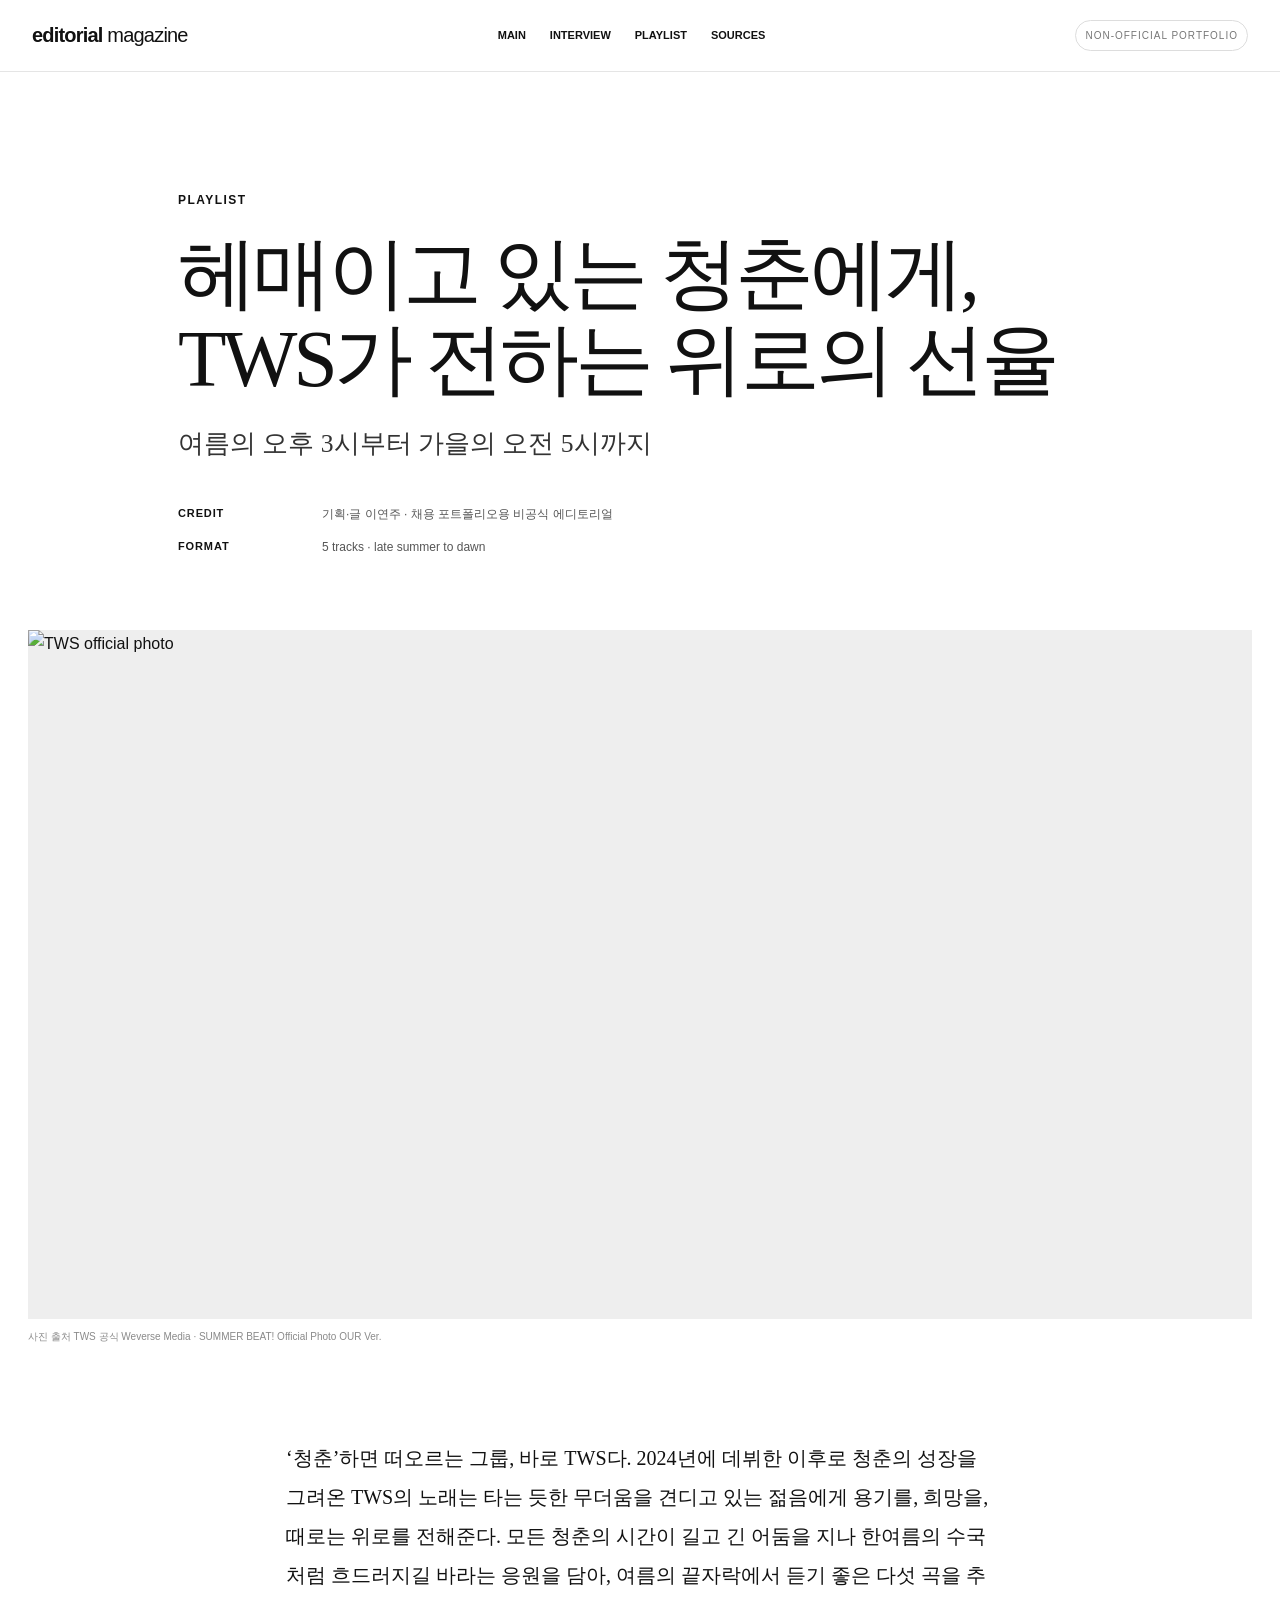
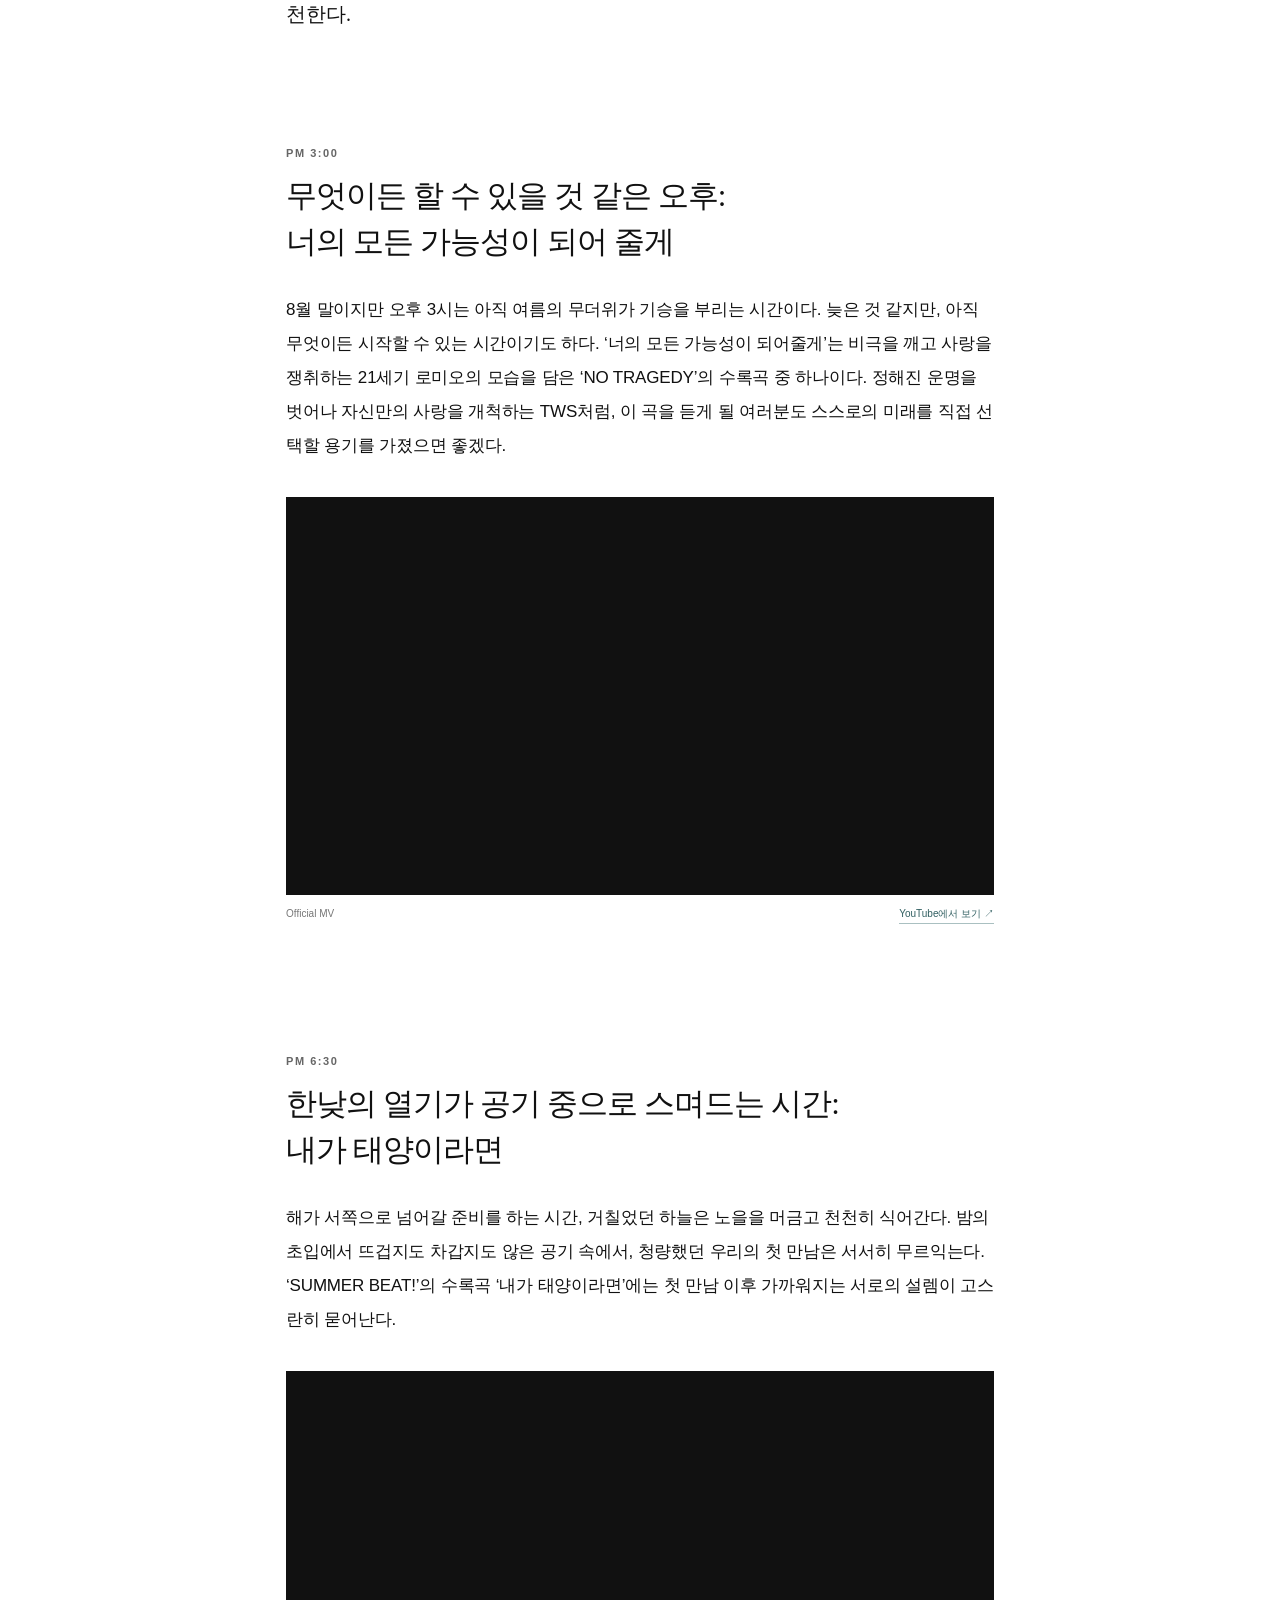
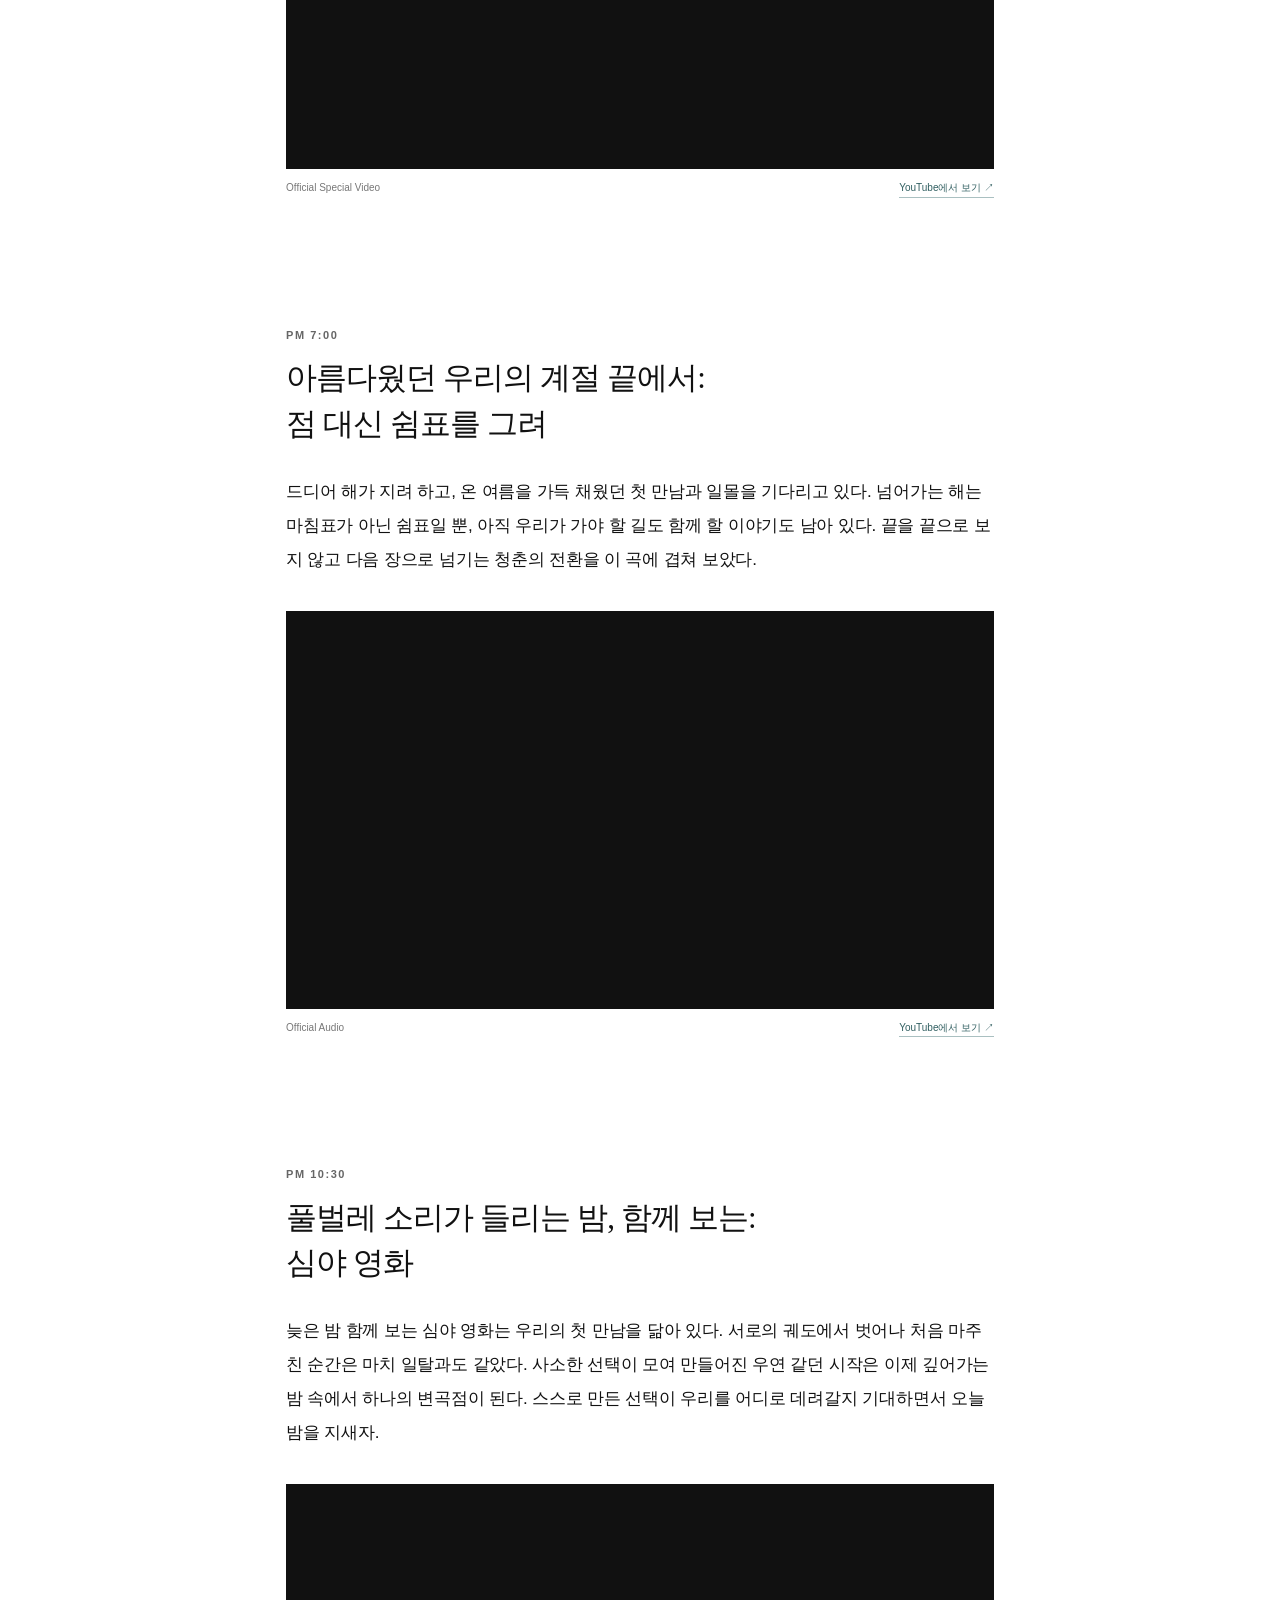
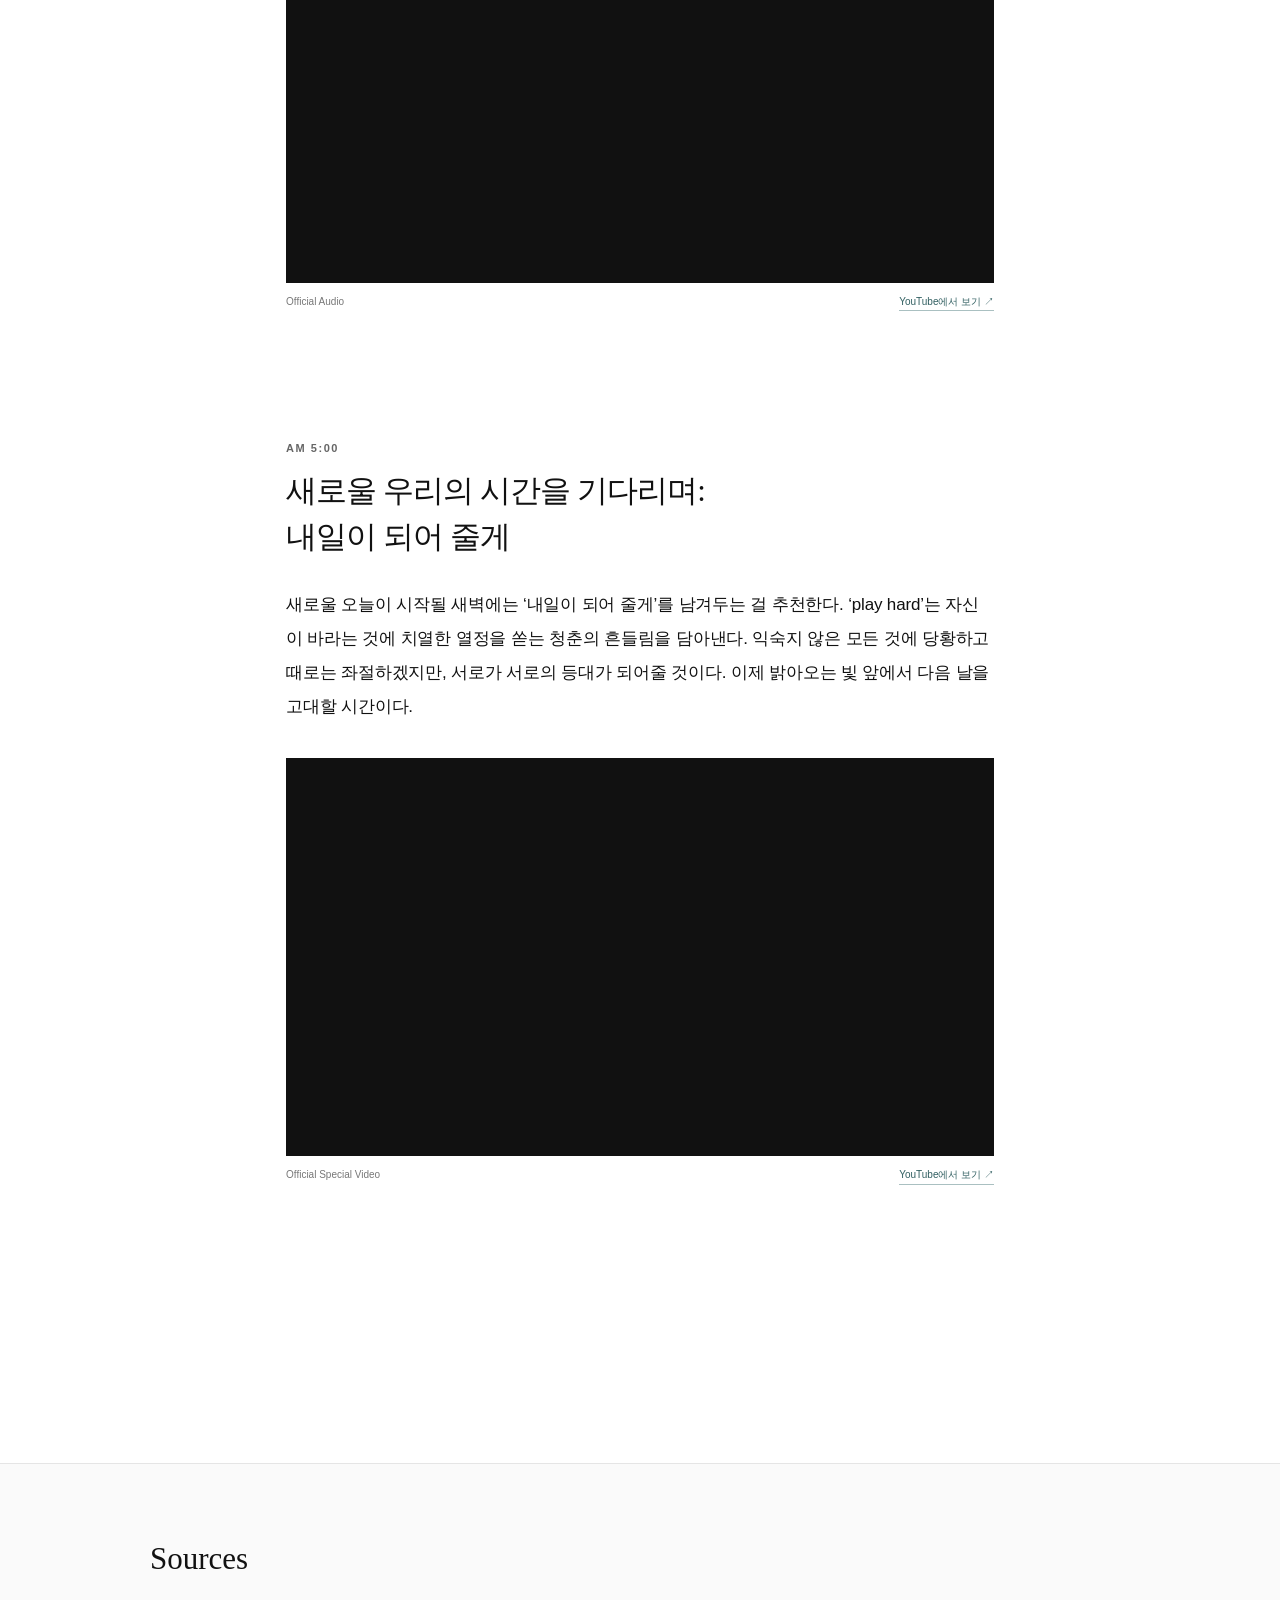
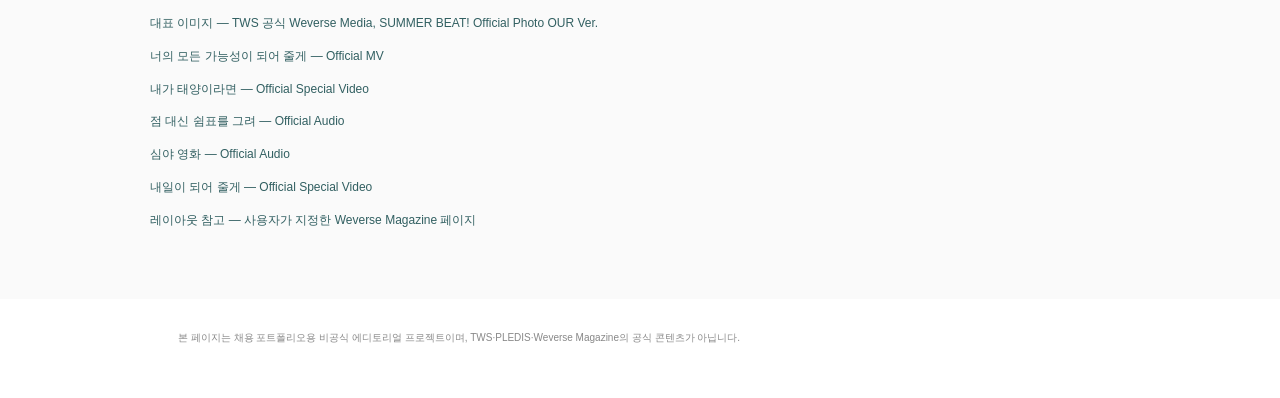
==== tws.html @ df6e2768 "Add TWS editorial playlist with official single-song videos" ====
<!doctype html><html lang="ko"><head><meta charset="utf-8"><meta name="viewport" content="width=device-width,initial-scale=1"><meta name="robots" content="noindex,nofollow,noarchive,nosnippet,noimageindex"><meta name="googlebot" content="noindex,nofollow,noarchive,nosnippet,noimageindex"><meta name="bingbot" content="noindex,nofollow,noarchive,nosnippet,noimageindex"><title>헤매이고 있는 청춘에게, TWS가 전하는 위로의 선율</title><link rel="stylesheet" href="style.css"></head><body>
<header class="masthead"><div class="masthead-inner"><a class="wordmark" href="index.html">editorial <span>magazine</span></a><nav class="mainnav"><a href="index.html">MAIN</a><a href="yunjin.html">INTERVIEW</a><a href="tws.html">PLAYLIST</a><a href="#sources">SOURCES</a></nav><div class="portfolio-badge">NON-OFFICIAL PORTFOLIO</div></div></header>
<section class="article-head"><div class="category">PLAYLIST</div><h1>헤매이고 있는 청춘에게,<br>TWS가 전하는 위로의 선율</h1><p class="subtitle">여름의 오후 3시부터 가을의 오전 5시까지</p><div class="head-meta"><strong>CREDIT</strong><span>기획·글 이연주 · 채용 포트폴리오용 비공식 에디토리얼</span><strong>FORMAT</strong><span>5 tracks · late summer to dawn</span></div></section>
<div class="hero-media"><img src="https://phinf.wevpstatic.net/MjAyNDA2MTZfMTI0/MDAxNzE4NDY2NjE3NzQw.Wflbw76OBENjerhIDh6gduuAJlvAWFy3qq99vYqYKegg.JlgVI_iIkbXLUSPkg-gVP1iePDl4xO8GggGUnjBhTxsg.JPEG/462218ff-617a-46f8-9b17-9e901371a6cd.jpeg?type=w1414" alt="TWS official photo"></div><div class="media-credit">사진 출처 TWS 공식 Weverse Media · SUMMER BEAT! Official Photo OUR Ver.</div>
<main class="article-body"><p class="lead">‘청춘’하면 떠오르는 그룹, 바로 TWS다. 2024년에 데뷔한 이후로 청춘의 성장을 그려온 TWS의 노래는 타는 듯한 무더움을 견디고 있는 젊음에게 용기를, 희망을, 때로는 위로를 전해준다. 모든 청춘의 시간이 길고 긴 어둠을 지나 한여름의 수국처럼 흐드러지길 바라는 응원을 담아, 여름의 끝자락에서 듣기 좋은 다섯 곡을 추천한다.</p>
<section class="track"><div class="time">PM 3:00</div><h2 class="track-title">무엇이든 할 수 있을 것 같은 오후:<br>너의 모든 가능성이 되어 줄게</h2><p class="track-copy">8월 말이지만 오후 3시는 아직 여름의 무더위가 기승을 부리는 시간이다. 늦은 것 같지만, 아직 무엇이든 시작할 수 있는 시간이기도 하다. ‘너의 모든 가능성이 되어줄게’는 비극을 깨고 사랑을 쟁취하는 21세기 로미오의 모습을 담은 ‘NO TRAGEDY’의 수록곡 중 하나이다. 정해진 운명을 벗어나 자신만의 사랑을 개척하는 TWS처럼, 이 곡을 듣게 될 여러분도 스스로의 미래를 직접 선택할 용기를 가졌으면 좋겠다.</p><iframe class="video-frame" src="https://www.youtube-nocookie.com/embed/tTi2uZQsmlo" title="너의 모든 가능성이 되어 줄게 Official MV" allow="accelerometer; autoplay; clipboard-write; encrypted-media; gyroscope; picture-in-picture; web-share" allowfullscreen></iframe><div class="video-caption"><span>Official MV</span><a href="https://www.youtube.com/watch?v=tTi2uZQsmlo" target="_blank" rel="noopener">YouTube에서 보기 ↗</a></div></section>
<section class="track"><div class="time">PM 6:30</div><h2 class="track-title">한낮의 열기가 공기 중으로 스며드는 시간:<br>내가 태양이라면</h2><p class="track-copy">해가 서쪽으로 넘어갈 준비를 하는 시간, 거칠었던 하늘은 노을을 머금고 천천히 식어간다. 밤의 초입에서 뜨겁지도 차갑지도 않은 공기 속에서, 청량했던 우리의 첫 만남은 서서히 무르익는다. ‘SUMMER BEAT!’의 수록곡 ‘내가 태양이라면’에는 첫 만남 이후 가까워지는 서로의 설렘이 고스란히 묻어난다.</p><iframe class="video-frame" src="https://www.youtube-nocookie.com/embed/IILU2TXNuV4" title="내가 태양이라면 Special Video" allow="accelerometer; autoplay; clipboard-write; encrypted-media; gyroscope; picture-in-picture; web-share" allowfullscreen></iframe><div class="video-caption"><span>Official Special Video</span><a href="https://www.youtube.com/watch?v=IILU2TXNuV4" target="_blank" rel="noopener">YouTube에서 보기 ↗</a></div></section>
<section class="track"><div class="time">PM 7:00</div><h2 class="track-title">아름다웠던 우리의 계절 끝에서:<br>점 대신 쉼표를 그려</h2><p class="track-copy">드디어 해가 지려 하고, 온 여름을 가득 채웠던 첫 만남과 일몰을 기다리고 있다. 넘어가는 해는 마침표가 아닌 쉼표일 뿐, 아직 우리가 가야 할 길도 함께 할 이야기도 남아 있다. 끝을 끝으로 보지 않고 다음 장으로 넘기는 청춘의 전환을 이 곡에 겹쳐 보았다.</p><iframe class="video-frame" src="https://www.youtube-nocookie.com/embed/ptlWIjtQ9UY" title="점 대신 쉼표를 그려 Official Audio" allow="accelerometer; autoplay; clipboard-write; encrypted-media; gyroscope; picture-in-picture; web-share" allowfullscreen></iframe><div class="video-caption"><span>Official Audio</span><a href="https://www.youtube.com/watch?v=ptlWIjtQ9UY" target="_blank" rel="noopener">YouTube에서 보기 ↗</a></div></section>
<section class="track"><div class="time">PM 10:30</div><h2 class="track-title">풀벌레 소리가 들리는 밤, 함께 보는:<br>심야 영화</h2><p class="track-copy">늦은 밤 함께 보는 심야 영화는 우리의 첫 만남을 닮아 있다. 서로의 궤도에서 벗어나 처음 마주친 순간은 마치 일탈과도 같았다. 사소한 선택이 모여 만들어진 우연 같던 시작은 이제 깊어가는 밤 속에서 하나의 변곡점이 된다. 스스로 만든 선택이 우리를 어디로 데려갈지 기대하면서 오늘밤을 지새자.</p><iframe class="video-frame" src="https://www.youtube-nocookie.com/embed/Ytnsx8qxDiM" title="심야 영화 Official Audio" allow="accelerometer; autoplay; clipboard-write; encrypted-media; gyroscope; picture-in-picture; web-share" allowfullscreen></iframe><div class="video-caption"><span>Official Audio</span><a href="https://www.youtube.com/watch?v=Ytnsx8qxDiM" target="_blank" rel="noopener">YouTube에서 보기 ↗</a></div></section>
<section class="track"><div class="time">AM 5:00</div><h2 class="track-title">새로울 우리의 시간을 기다리며:<br>내일이 되어 줄게</h2><p class="track-copy">새로울 오늘이 시작될 새벽에는 ‘내일이 되어 줄게’를 남겨두는 걸 추천한다. ‘play hard’는 자신이 바라는 것에 치열한 열정을 쏟는 청춘의 흔들림을 담아낸다. 익숙지 않은 모든 것에 당황하고 때로는 좌절하겠지만, 서로가 서로의 등대가 되어줄 것이다. 이제 밝아오는 빛 앞에서 다음 날을 고대할 시간이다.</p><iframe class="video-frame" src="https://www.youtube-nocookie.com/embed/2Rj5ila0eCg" title="내일이 되어 줄게 Special Video" allow="accelerometer; autoplay; clipboard-write; encrypted-media; gyroscope; picture-in-picture; web-share" allowfullscreen></iframe><div class="video-caption"><span>Official Special Video</span><a href="https://www.youtube.com/watch?v=2Rj5ila0eCg" target="_blank" rel="noopener">YouTube에서 보기 ↗</a></div></section></main>
<section class="sources" id="sources"><div class="sources-inner"><h2>Sources</h2><div class="source-list"><a href="https://weverse.io/tws/media/3-167620019?hl=ko" target="_blank" rel="noopener">대표 이미지 — TWS 공식 Weverse Media, SUMMER BEAT! Official Photo OUR Ver.</a><a href="https://www.youtube.com/watch?v=tTi2uZQsmlo" target="_blank" rel="noopener">너의 모든 가능성이 되어 줄게 — Official MV</a><a href="https://www.youtube.com/watch?v=IILU2TXNuV4" target="_blank" rel="noopener">내가 태양이라면 — Official Special Video</a><a href="https://www.youtube.com/watch?v=ptlWIjtQ9UY" target="_blank" rel="noopener">점 대신 쉼표를 그려 — Official Audio</a><a href="https://www.youtube.com/watch?v=Ytnsx8qxDiM" target="_blank" rel="noopener">심야 영화 — Official Audio</a><a href="https://www.youtube.com/watch?v=2Rj5ila0eCg" target="_blank" rel="noopener">내일이 되어 줄게 — Official Special Video</a><a href="https://magazine.weverse.io/article/view/1901?artist=SEVENTEEN" target="_blank" rel="noopener">레이아웃 참고 — 사용자가 지정한 Weverse Magazine 페이지</a></div></div></section><div class="disclaimer">본 페이지는 채용 포트폴리오용 비공식 에디토리얼 프로젝트이며, TWS·PLEDIS·Weverse Magazine의 공식 콘텐츠가 아닙니다.</div></body></html>
---- style.css ----
:root{--ink:#111;--muted:#777;--line:#e5e5e5;--paper:#fff;--body:760px;--wide:1280px}
*{box-sizing:border-box}html{scroll-behavior:smooth}body{margin:0;background:#fff;color:var(--ink);font-family:Arial,'Apple SD Gothic Neo','Noto Sans KR',sans-serif;line-height:1.75}a{color:inherit;text-decoration:none}img{display:block;width:100%}
.masthead{height:72px;border-bottom:1px solid var(--line);background:#fff;position:sticky;top:0;z-index:20}.masthead-inner{max-width:1440px;height:100%;margin:0 auto;padding:0 32px;display:flex;align-items:center;justify-content:space-between}.wordmark{font-weight:800;font-size:20px;letter-spacing:-.04em}.wordmark span{font-weight:500}.mainnav{display:flex;gap:24px;font-size:11px;font-weight:700}.portfolio-badge{font-size:10px;color:#777;letter-spacing:.1em;border:1px solid #ddd;padding:6px 9px;border-radius:999px}
.article-head{max-width:980px;margin:0 auto;padding:118px 28px 72px}.category{font-size:12px;font-weight:800;letter-spacing:.12em;margin-bottom:20px}.article-head h1{font-family:Georgia,'Times New Roman','Noto Serif KR',serif;font-size:clamp(50px,6.2vw,84px);font-weight:500;line-height:1.08;letter-spacing:-.05em;margin:0 0 22px}.subtitle{font-family:Georgia,'Times New Roman','Noto Serif KR',serif;font-size:clamp(20px,2vw,27px);line-height:1.55;color:#333;margin:0 0 40px}.head-meta{display:grid;grid-template-columns:120px 1fr;gap:12px 24px;max-width:700px;font-size:12px;color:#555}.head-meta strong{color:#111;font-size:11px;letter-spacing:.08em}
.hero-media{max-width:1440px;margin:0 auto;padding:0 28px}.hero-media img{aspect-ratio:16/9;object-fit:cover;background:#eee}.hero-media.yunjin img{object-position:center 40%}.media-credit{max-width:1440px;margin:9px auto 0;padding:0 28px;font-size:10px;color:#8a8a8a}
.article-body{max-width:var(--body);margin:0 auto;padding:94px 26px 150px}.lead{font-family:Georgia,'Times New Roman','Noto Serif KR',serif;font-size:20px;line-height:1.95;margin:0 0 110px}.interview-chapter{margin:118px 0 12px;padding-top:20px;border-top:1px solid #111}.interview-chapter:first-of-type{margin-top:0}.interview-chapter .eyebrow{font-size:10px;letter-spacing:.16em;font-weight:800;color:#666}.interview-chapter h2{font-family:Georgia,'Times New Roman','Noto Serif KR',serif;font-size:34px;font-weight:500;margin:3px 0 4px}.interview-chapter p{font-size:13px;color:#777;margin:0}.question{padding:62px 0 68px;border-bottom:1px solid var(--line);opacity:0;transform:translateY(20px);transition:.7s ease}.question.is-visible{opacity:1;transform:none}.q-number{font-size:10px;letter-spacing:.16em;color:#777;font-weight:800;margin-bottom:17px}.q-text{font-family:Georgia,'Times New Roman','Noto Serif KR',serif;font-size:clamp(23px,2.5vw,31px);line-height:1.62;letter-spacing:-.03em;font-weight:500}
.track{margin:0 0 128px}.time{font-size:11px;letter-spacing:.14em;font-weight:800;color:#666;margin-bottom:10px}.track-title{font-family:Georgia,'Times New Roman','Noto Serif KR',serif;font-size:31px;line-height:1.48;letter-spacing:-.03em;font-weight:500;margin:0 0 28px}.track-copy{font-size:17px;line-height:2;letter-spacing:-.01em;margin:0 0 34px}.video-frame{width:100%;aspect-ratio:16/9;background:#111;border:0;display:block}.video-caption{display:flex;justify-content:space-between;gap:14px;padding-top:10px;font-size:10px;color:#777}.video-caption a{color:#315f61;border-bottom:1px solid #aac0c1}
.sources{border-top:1px solid var(--line);background:#fafafa;padding:68px 28px}.sources-inner{max-width:980px;margin:auto}.sources h2{font-family:Georgia,'Times New Roman','Noto Serif KR',serif;font-size:31px;font-weight:500;margin:0 0 28px}.source-list{display:grid;gap:13px;font-size:12px;line-height:1.65}.source-list a{color:#315f61;word-break:break-word}.disclaimer{max-width:980px;margin:auto;padding:30px 28px 52px;font-size:10px;color:#888;line-height:1.7}
.home-wrap{max-width:1180px;margin:0 auto;padding:120px 28px 140px}.home-kicker{font-size:11px;letter-spacing:.16em;font-weight:800;margin-bottom:20px}.home-wrap h1{font-family:Georgia,'Times New Roman','Noto Serif KR',serif;font-size:clamp(50px,7vw,86px);line-height:1.05;font-weight:500;letter-spacing:-.045em;margin:0 0 22px}.home-intro{font-family:Georgia,'Times New Roman','Noto Serif KR',serif;font-size:22px;color:#444;margin:0 0 80px;max-width:720px}.article-list{border-top:1px solid #111}.article-card{display:grid;grid-template-columns:120px 1fr auto;gap:28px;align-items:center;padding:34px 0;border-bottom:1px solid var(--line)}.article-card .type{font-size:10px;font-weight:800;letter-spacing:.14em;color:#777}.article-card h2{font-family:Georgia,'Times New Roman','Noto Serif KR',serif;font-size:29px;line-height:1.45;font-weight:500;letter-spacing:-.025em;margin:0}.article-card .arrow{font-size:24px}
@media(max-width:860px){.mainnav{display:none}.portfolio-badge{display:none}.masthead-inner{padding:0 20px}.article-head{padding:82px 20px 54px}.hero-media{padding:0}.media-credit{padding:0 20px}.head-meta{grid-template-columns:92px 1fr}.article-body{padding:68px 20px 110px}.lead{font-size:18px;margin-bottom:82px}.question{padding:48px 0 54px}.track{margin-bottom:96px}.track-title{font-size:26px}.track-copy{font-size:16px}.home-wrap{padding:80px 20px 110px}.article-card{grid-template-columns:1fr auto}.article-card .type{grid-column:1/3}.article-card h2{font-size:24px}}
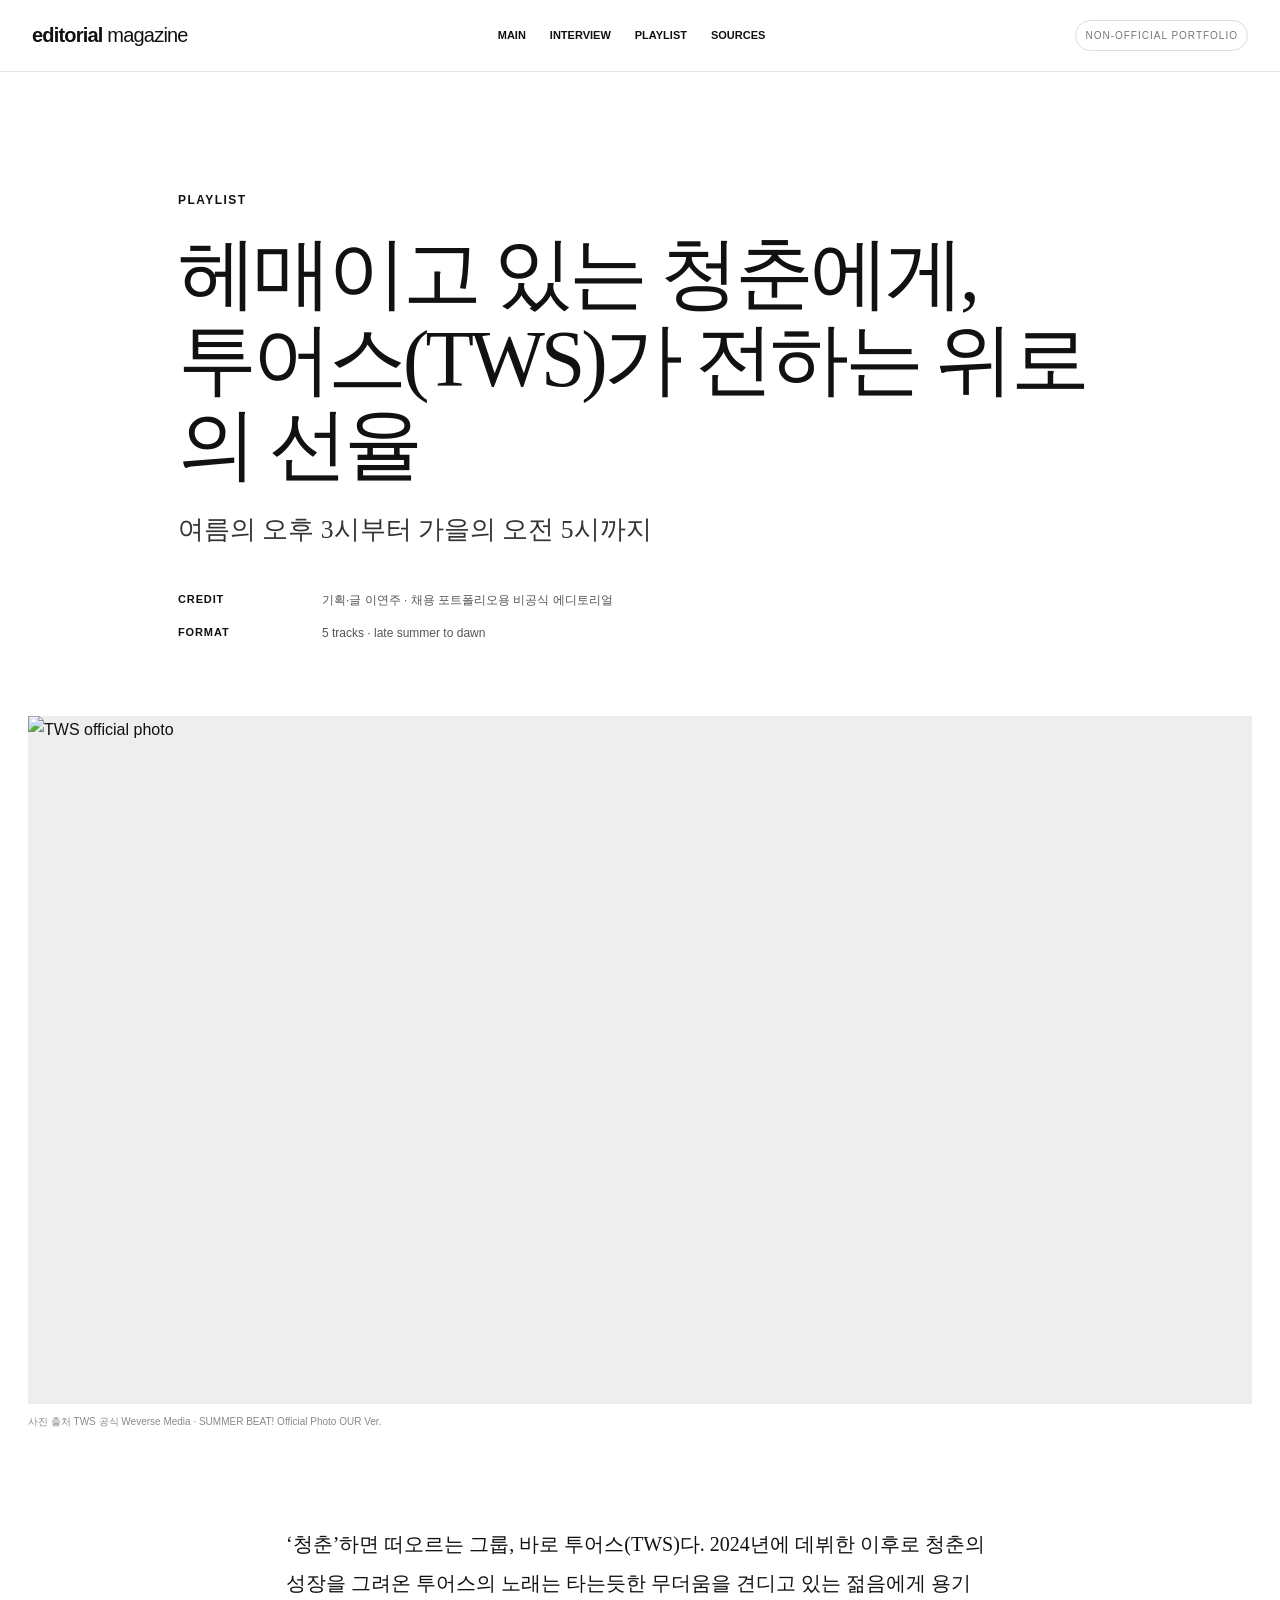
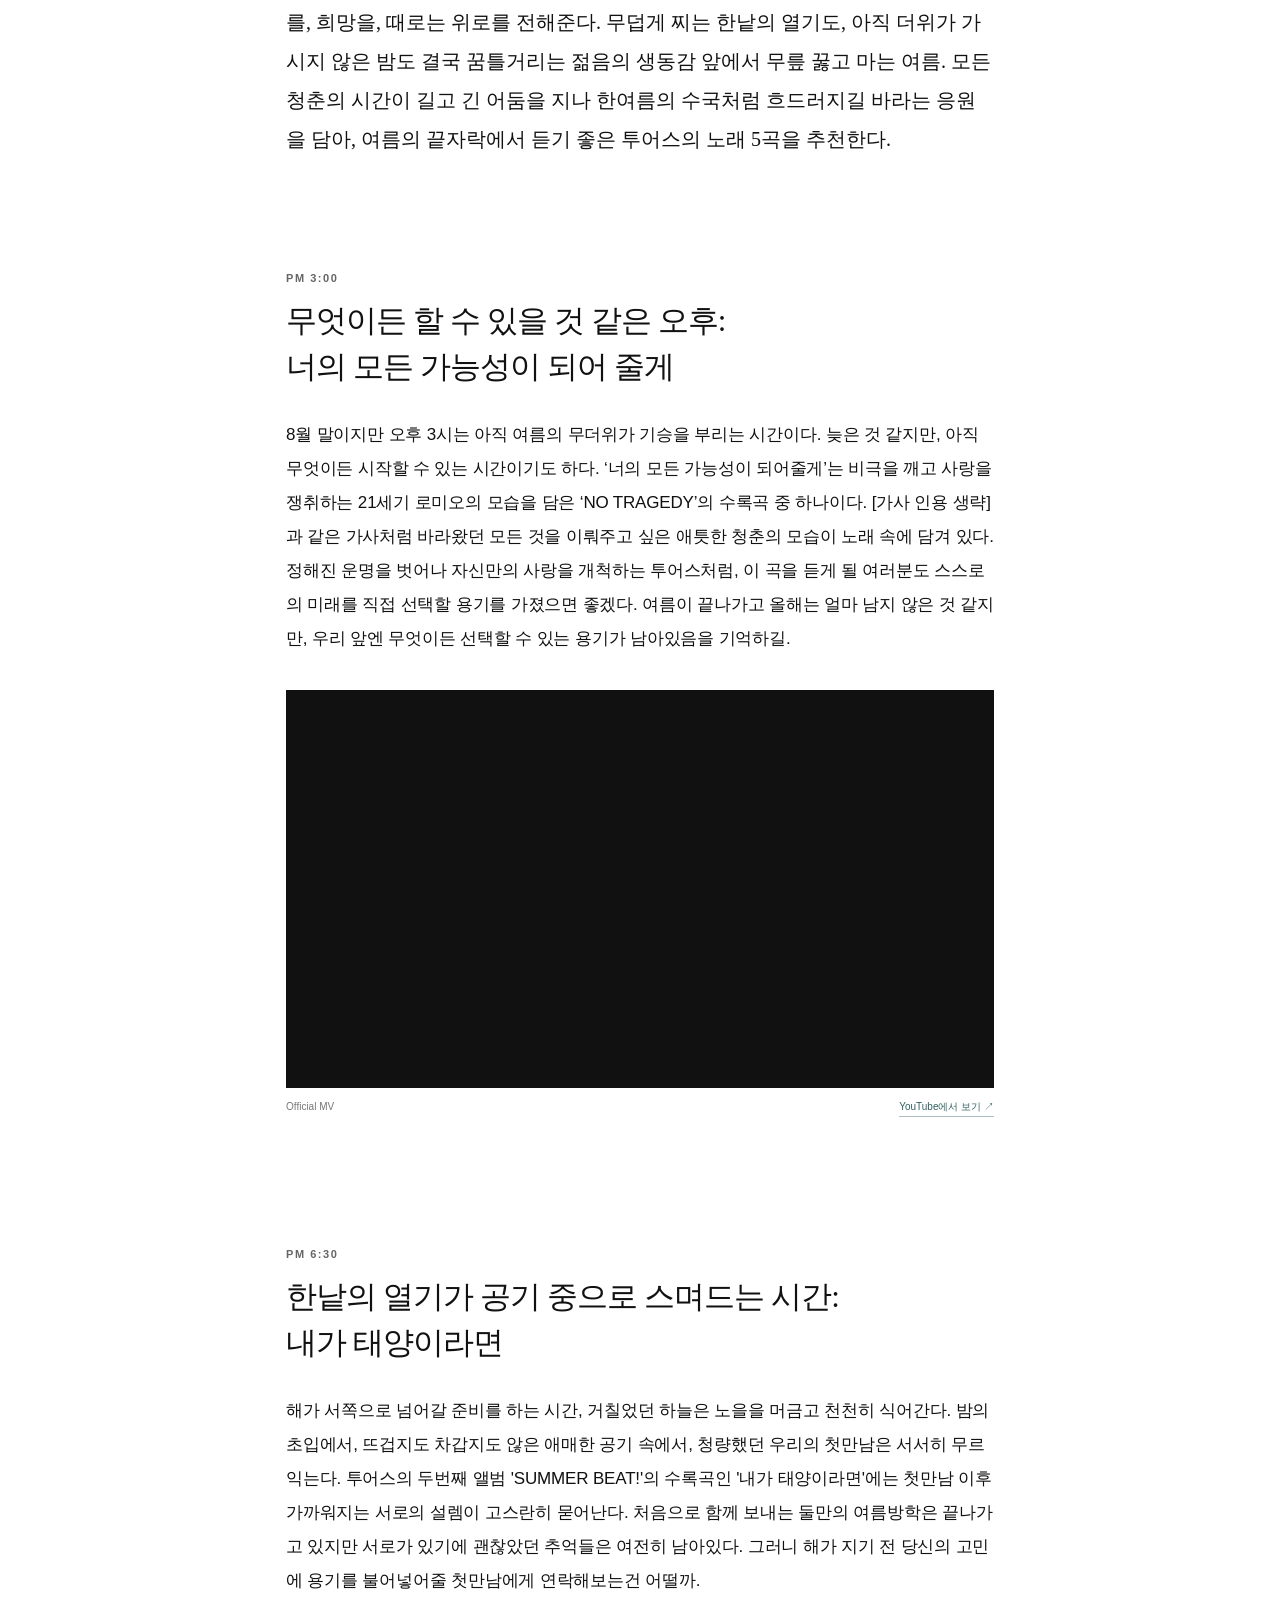
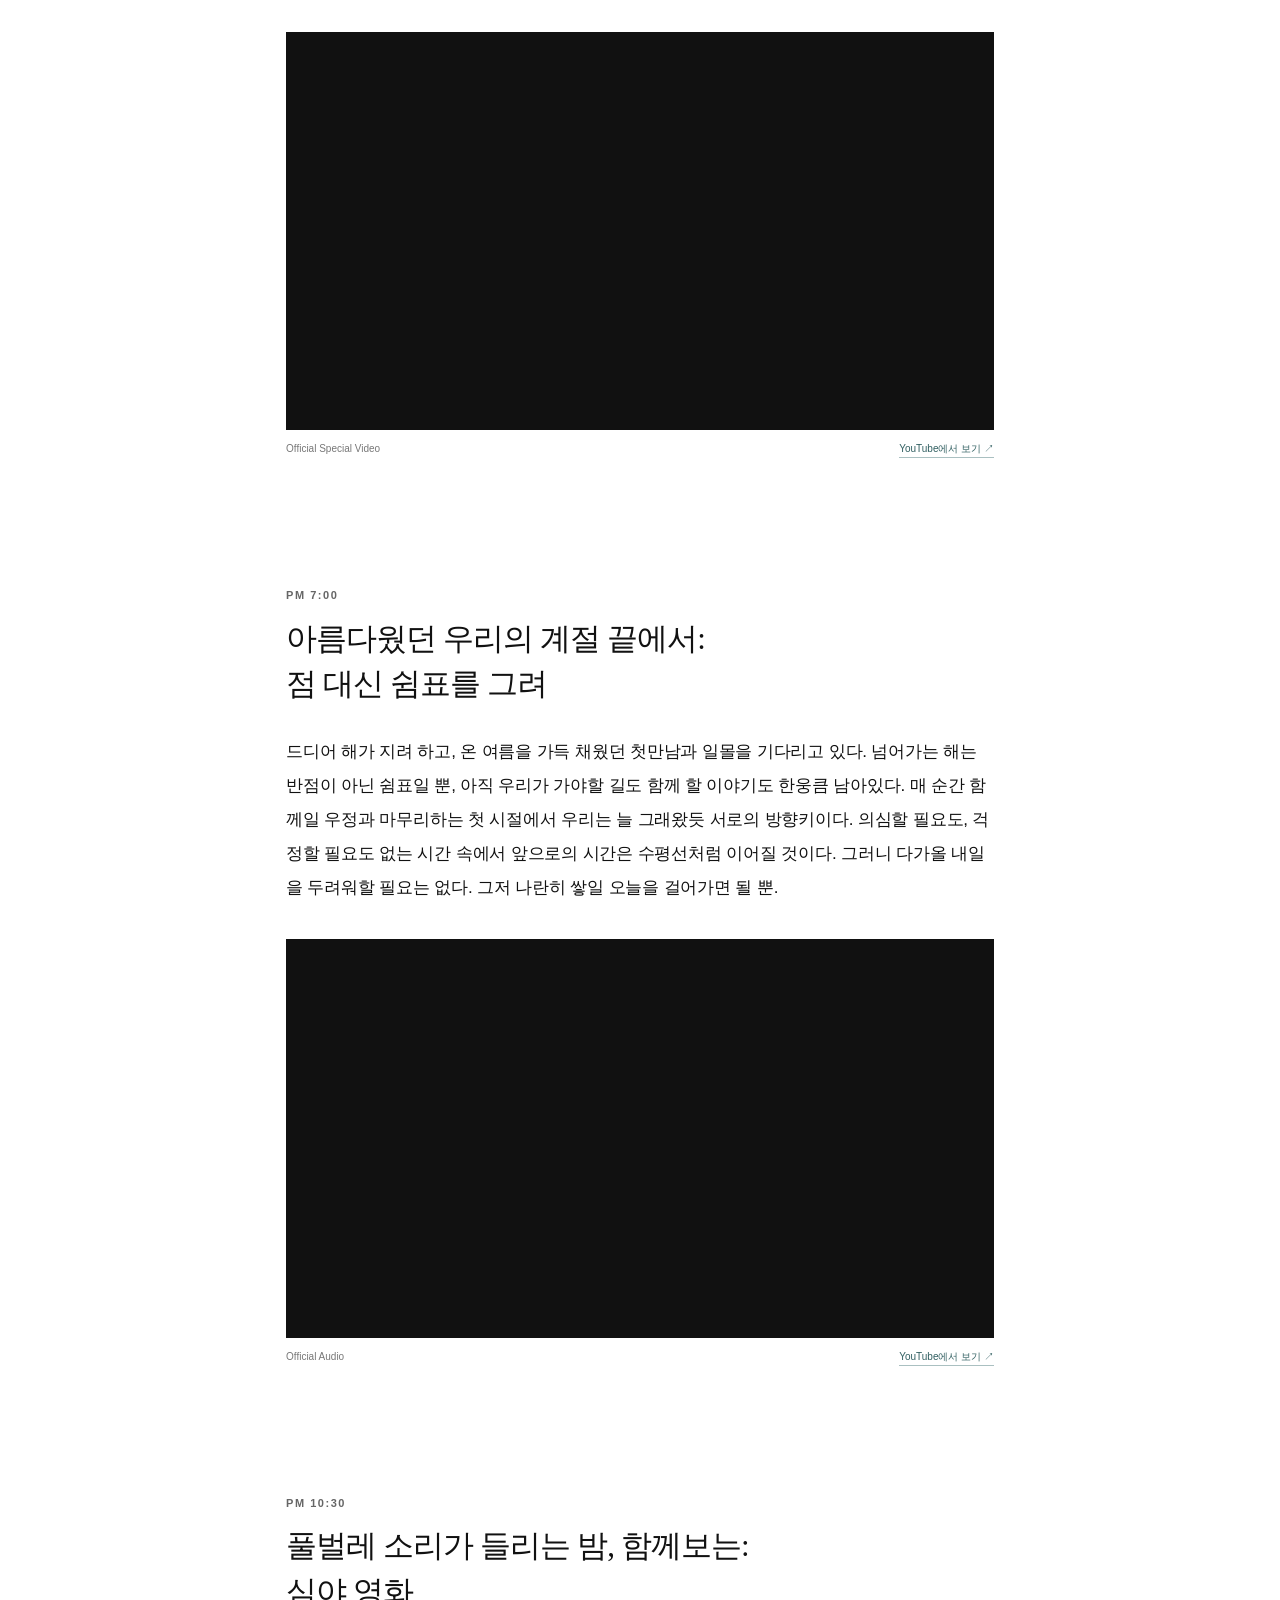
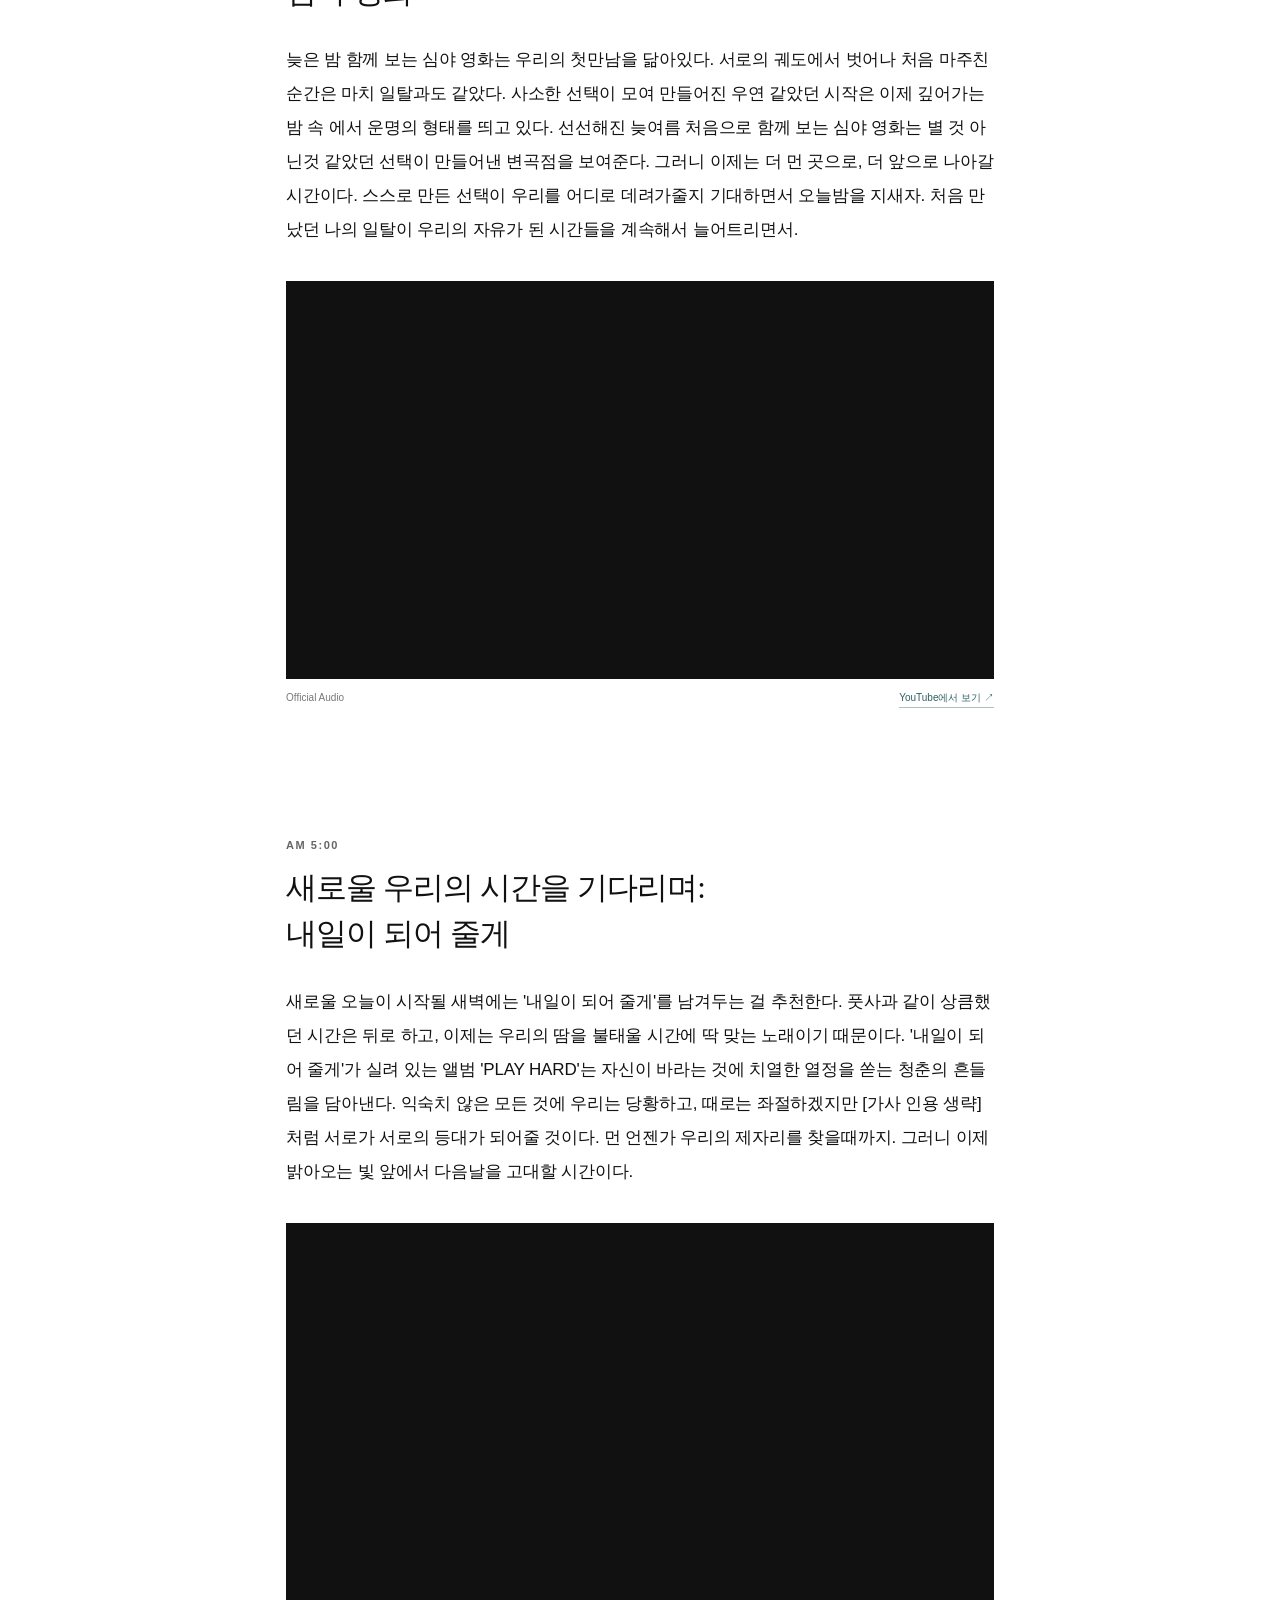
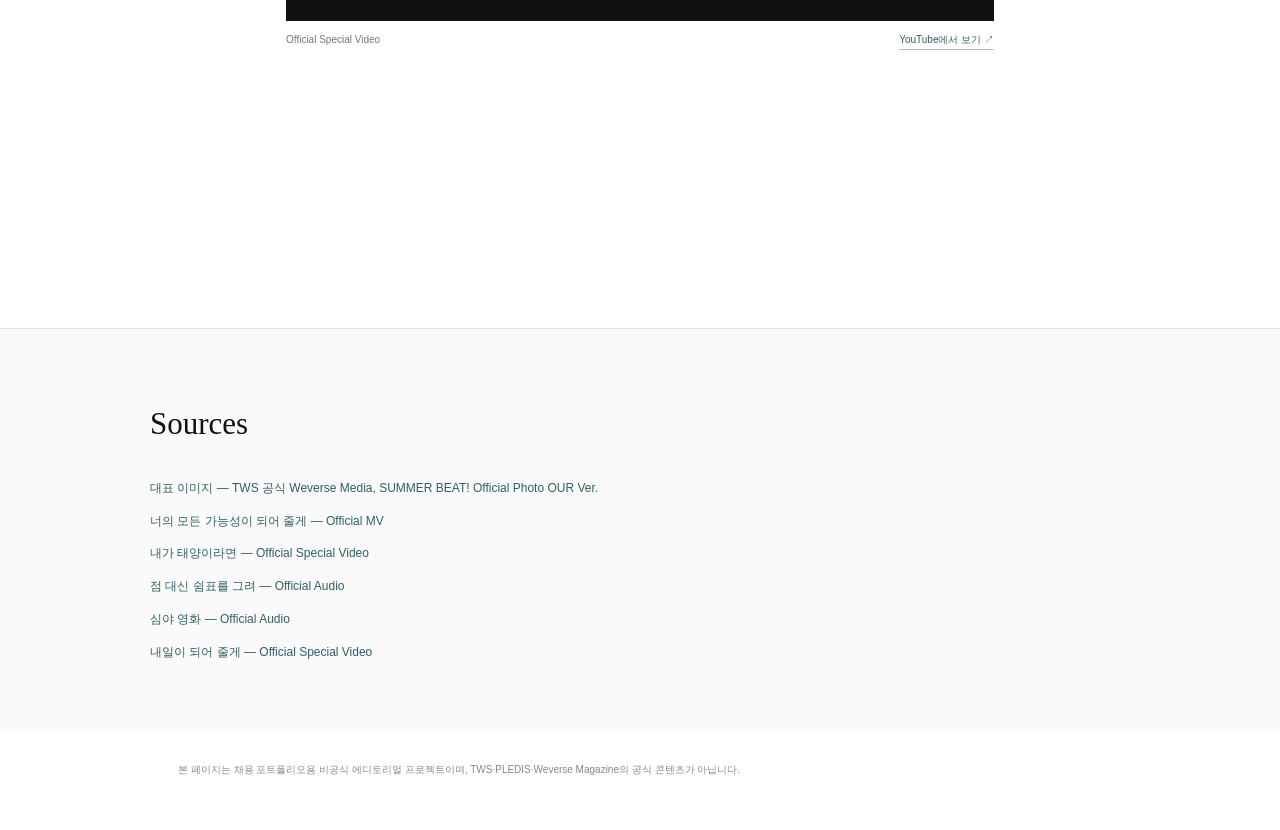
==== commit c5a6f1f9: "Restore complete TWS editorial text from uploaded document" ====
--- a/tws.html
+++ b/tws.html
@@ -1,11 +1,11 @@
-<!doctype html><html lang="ko"><head><meta charset="utf-8"><meta name="viewport" content="width=device-width,initial-scale=1"><meta name="robots" content="noindex,nofollow,noarchive,nosnippet,noimageindex"><meta name="googlebot" content="noindex,nofollow,noarchive,nosnippet,noimageindex"><meta name="bingbot" content="noindex,nofollow,noarchive,nosnippet,noimageindex"><title>헤매이고 있는 청춘에게, TWS가 전하는 위로의 선율</title><link rel="stylesheet" href="style.css"></head><body>
+<!doctype html><html lang="ko"><head><meta charset="utf-8"><meta name="viewport" content="width=device-width,initial-scale=1"><meta name="robots" content="noindex,nofollow,noarchive,nosnippet,noimageindex"><meta name="googlebot" content="noindex,nofollow,noarchive,nosnippet,noimageindex"><meta name="bingbot" content="noindex,nofollow,noarchive,nosnippet,noimageindex"><title>헤매이고 있는 청춘에게, 투어스(TWS)가 전하는 위로의 선율</title><link rel="stylesheet" href="style.css"></head><body>
 <header class="masthead"><div class="masthead-inner"><a class="wordmark" href="index.html">editorial <span>magazine</span></a><nav class="mainnav"><a href="index.html">MAIN</a><a href="yunjin.html">INTERVIEW</a><a href="tws.html">PLAYLIST</a><a href="#sources">SOURCES</a></nav><div class="portfolio-badge">NON-OFFICIAL PORTFOLIO</div></div></header>
-<section class="article-head"><div class="category">PLAYLIST</div><h1>헤매이고 있는 청춘에게,<br>TWS가 전하는 위로의 선율</h1><p class="subtitle">여름의 오후 3시부터 가을의 오전 5시까지</p><div class="head-meta"><strong>CREDIT</strong><span>기획·글 이연주 · 채용 포트폴리오용 비공식 에디토리얼</span><strong>FORMAT</strong><span>5 tracks · late summer to dawn</span></div></section>
+<section class="article-head"><div class="category">PLAYLIST</div><h1>헤매이고 있는 청춘에게,<br>투어스(TWS)가 전하는 위로의 선율</h1><p class="subtitle">여름의 오후 3시부터 가을의 오전 5시까지</p><div class="head-meta"><strong>CREDIT</strong><span>기획·글 이연주 · 채용 포트폴리오용 비공식 에디토리얼</span><strong>FORMAT</strong><span>5 tracks · late summer to dawn</span></div></section>
 <div class="hero-media"><img src="https://phinf.wevpstatic.net/MjAyNDA2MTZfMTI0/MDAxNzE4NDY2NjE3NzQw.Wflbw76OBENjerhIDh6gduuAJlvAWFy3qq99vYqYKegg.JlgVI_iIkbXLUSPkg-gVP1iePDl4xO8GggGUnjBhTxsg.JPEG/462218ff-617a-46f8-9b17-9e901371a6cd.jpeg?type=w1414" alt="TWS official photo"></div><div class="media-credit">사진 출처 TWS 공식 Weverse Media · SUMMER BEAT! Official Photo OUR Ver.</div>
-<main class="article-body"><p class="lead">‘청춘’하면 떠오르는 그룹, 바로 TWS다. 2024년에 데뷔한 이후로 청춘의 성장을 그려온 TWS의 노래는 타는 듯한 무더움을 견디고 있는 젊음에게 용기를, 희망을, 때로는 위로를 전해준다. 모든 청춘의 시간이 길고 긴 어둠을 지나 한여름의 수국처럼 흐드러지길 바라는 응원을 담아, 여름의 끝자락에서 듣기 좋은 다섯 곡을 추천한다.</p>
-<section class="track"><div class="time">PM 3:00</div><h2 class="track-title">무엇이든 할 수 있을 것 같은 오후:<br>너의 모든 가능성이 되어 줄게</h2><p class="track-copy">8월 말이지만 오후 3시는 아직 여름의 무더위가 기승을 부리는 시간이다. 늦은 것 같지만, 아직 무엇이든 시작할 수 있는 시간이기도 하다. ‘너의 모든 가능성이 되어줄게’는 비극을 깨고 사랑을 쟁취하는 21세기 로미오의 모습을 담은 ‘NO TRAGEDY’의 수록곡 중 하나이다. 정해진 운명을 벗어나 자신만의 사랑을 개척하는 TWS처럼, 이 곡을 듣게 될 여러분도 스스로의 미래를 직접 선택할 용기를 가졌으면 좋겠다.</p><iframe class="video-frame" src="https://www.youtube-nocookie.com/embed/tTi2uZQsmlo" title="너의 모든 가능성이 되어 줄게 Official MV" allow="accelerometer; autoplay; clipboard-write; encrypted-media; gyroscope; picture-in-picture; web-share" allowfullscreen></iframe><div class="video-caption"><span>Official MV</span><a href="https://www.youtube.com/watch?v=tTi2uZQsmlo" target="_blank" rel="noopener">YouTube에서 보기 ↗</a></div></section>
-<section class="track"><div class="time">PM 6:30</div><h2 class="track-title">한낮의 열기가 공기 중으로 스며드는 시간:<br>내가 태양이라면</h2><p class="track-copy">해가 서쪽으로 넘어갈 준비를 하는 시간, 거칠었던 하늘은 노을을 머금고 천천히 식어간다. 밤의 초입에서 뜨겁지도 차갑지도 않은 공기 속에서, 청량했던 우리의 첫 만남은 서서히 무르익는다. ‘SUMMER BEAT!’의 수록곡 ‘내가 태양이라면’에는 첫 만남 이후 가까워지는 서로의 설렘이 고스란히 묻어난다.</p><iframe class="video-frame" src="https://www.youtube-nocookie.com/embed/IILU2TXNuV4" title="내가 태양이라면 Special Video" allow="accelerometer; autoplay; clipboard-write; encrypted-media; gyroscope; picture-in-picture; web-share" allowfullscreen></iframe><div class="video-caption"><span>Official Special Video</span><a href="https://www.youtube.com/watch?v=IILU2TXNuV4" target="_blank" rel="noopener">YouTube에서 보기 ↗</a></div></section>
-<section class="track"><div class="time">PM 7:00</div><h2 class="track-title">아름다웠던 우리의 계절 끝에서:<br>점 대신 쉼표를 그려</h2><p class="track-copy">드디어 해가 지려 하고, 온 여름을 가득 채웠던 첫 만남과 일몰을 기다리고 있다. 넘어가는 해는 마침표가 아닌 쉼표일 뿐, 아직 우리가 가야 할 길도 함께 할 이야기도 남아 있다. 끝을 끝으로 보지 않고 다음 장으로 넘기는 청춘의 전환을 이 곡에 겹쳐 보았다.</p><iframe class="video-frame" src="https://www.youtube-nocookie.com/embed/ptlWIjtQ9UY" title="점 대신 쉼표를 그려 Official Audio" allow="accelerometer; autoplay; clipboard-write; encrypted-media; gyroscope; picture-in-picture; web-share" allowfullscreen></iframe><div class="video-caption"><span>Official Audio</span><a href="https://www.youtube.com/watch?v=ptlWIjtQ9UY" target="_blank" rel="noopener">YouTube에서 보기 ↗</a></div></section>
-<section class="track"><div class="time">PM 10:30</div><h2 class="track-title">풀벌레 소리가 들리는 밤, 함께 보는:<br>심야 영화</h2><p class="track-copy">늦은 밤 함께 보는 심야 영화는 우리의 첫 만남을 닮아 있다. 서로의 궤도에서 벗어나 처음 마주친 순간은 마치 일탈과도 같았다. 사소한 선택이 모여 만들어진 우연 같던 시작은 이제 깊어가는 밤 속에서 하나의 변곡점이 된다. 스스로 만든 선택이 우리를 어디로 데려갈지 기대하면서 오늘밤을 지새자.</p><iframe class="video-frame" src="https://www.youtube-nocookie.com/embed/Ytnsx8qxDiM" title="심야 영화 Official Audio" allow="accelerometer; autoplay; clipboard-write; encrypted-media; gyroscope; picture-in-picture; web-share" allowfullscreen></iframe><div class="video-caption"><span>Official Audio</span><a href="https://www.youtube.com/watch?v=Ytnsx8qxDiM" target="_blank" rel="noopener">YouTube에서 보기 ↗</a></div></section>
-<section class="track"><div class="time">AM 5:00</div><h2 class="track-title">새로울 우리의 시간을 기다리며:<br>내일이 되어 줄게</h2><p class="track-copy">새로울 오늘이 시작될 새벽에는 ‘내일이 되어 줄게’를 남겨두는 걸 추천한다. ‘play hard’는 자신이 바라는 것에 치열한 열정을 쏟는 청춘의 흔들림을 담아낸다. 익숙지 않은 모든 것에 당황하고 때로는 좌절하겠지만, 서로가 서로의 등대가 되어줄 것이다. 이제 밝아오는 빛 앞에서 다음 날을 고대할 시간이다.</p><iframe class="video-frame" src="https://www.youtube-nocookie.com/embed/2Rj5ila0eCg" title="내일이 되어 줄게 Special Video" allow="accelerometer; autoplay; clipboard-write; encrypted-media; gyroscope; picture-in-picture; web-share" allowfullscreen></iframe><div class="video-caption"><span>Official Special Video</span><a href="https://www.youtube.com/watch?v=2Rj5ila0eCg" target="_blank" rel="noopener">YouTube에서 보기 ↗</a></div></section></main>
-<section class="sources" id="sources"><div class="sources-inner"><h2>Sources</h2><div class="source-list"><a href="https://weverse.io/tws/media/3-167620019?hl=ko" target="_blank" rel="noopener">대표 이미지 — TWS 공식 Weverse Media, SUMMER BEAT! Official Photo OUR Ver.</a><a href="https://www.youtube.com/watch?v=tTi2uZQsmlo" target="_blank" rel="noopener">너의 모든 가능성이 되어 줄게 — Official MV</a><a href="https://www.youtube.com/watch?v=IILU2TXNuV4" target="_blank" rel="noopener">내가 태양이라면 — Official Special Video</a><a href="https://www.youtube.com/watch?v=ptlWIjtQ9UY" target="_blank" rel="noopener">점 대신 쉼표를 그려 — Official Audio</a><a href="https://www.youtube.com/watch?v=Ytnsx8qxDiM" target="_blank" rel="noopener">심야 영화 — Official Audio</a><a href="https://www.youtube.com/watch?v=2Rj5ila0eCg" target="_blank" rel="noopener">내일이 되어 줄게 — Official Special Video</a><a href="https://magazine.weverse.io/article/view/1901?artist=SEVENTEEN" target="_blank" rel="noopener">레이아웃 참고 — 사용자가 지정한 Weverse Magazine 페이지</a></div></div></section><div class="disclaimer">본 페이지는 채용 포트폴리오용 비공식 에디토리얼 프로젝트이며, TWS·PLEDIS·Weverse Magazine의 공식 콘텐츠가 아닙니다.</div></body></html>+<main class="article-body"><p class="lead">‘청춘’하면 떠오르는 그룹, 바로 투어스(TWS)다. 2024년에 데뷔한 이후로 청춘의 성장을 그려온 투어스의 노래는 타는듯한 무더움을 견디고 있는 젊음에게 용기를, 희망을, 때로는 위로를 전해준다. 무덥게 찌는 한낱의 열기도, 아직 더위가 가시지 않은 밤도 결국 꿈틀거리는 젊음의 생동감 앞에서 무릎 꿇고 마는 여름. 모든 청춘의 시간이 길고 긴 어둠을 지나 한여름의 수국처럼 흐드러지길 바라는 응원을 담아, 여름의 끝자락에서 듣기 좋은 투어스의 노래 5곡을 추천한다.</p>
+<section class="track"><div class="time">PM 3:00</div><h2 class="track-title">무엇이든 할 수 있을 것 같은 오후:<br>너의 모든 가능성이 되어 줄게</h2><p class="track-copy">8월 말이지만 오후 3시는 아직 여름의 무더위가 기승을 부리는 시간이다. 늦은 것 같지만, 아직 무엇이든 시작할 수 있는 시간이기도 하다. ‘너의 모든 가능성이 되어줄게’는 비극을 깨고 사랑을 쟁취하는 21세기 로미오의 모습을 담은 ‘NO TRAGEDY’의 수록곡 중 하나이다. [가사 인용 생략]과 같은 가사처럼 바라왔던 모든 것을 이뤄주고 싶은 애틋한 청춘의 모습이 노래 속에 담겨 있다. 정해진 운명을 벗어나 자신만의 사랑을 개척하는 투어스처럼, 이 곡을 듣게 될 여러분도 스스로의 미래를 직접 선택할 용기를 가졌으면 좋겠다. 여름이 끝나가고 올해는 얼마 남지 않은 것 같지만, 우리 앞엔 무엇이든 선택할 수 있는 용기가 남아있음을 기억하길.</p><iframe class="video-frame" src="https://www.youtube-nocookie.com/embed/tTi2uZQsmlo" title="너의 모든 가능성이 되어 줄게 Official MV" allow="accelerometer; autoplay; clipboard-write; encrypted-media; gyroscope; picture-in-picture; web-share" allowfullscreen></iframe><div class="video-caption"><span>Official MV</span><a href="https://www.youtube.com/watch?v=tTi2uZQsmlo" target="_blank" rel="noopener">YouTube에서 보기 ↗</a></div></section>
+<section class="track"><div class="time">PM 6:30</div><h2 class="track-title">한낱의 열기가 공기 중으로 스며드는 시간:<br>내가 태양이라면</h2><p class="track-copy">해가 서쪽으로 넘어갈 준비를 하는 시간, 거칠었던 하늘은 노을을 머금고 천천히 식어간다. 밤의 초입에서, 뜨겁지도 차갑지도 않은 애매한 공기 속에서, 청량했던 우리의 첫만남은 서서히 무르익는다. 투어스의 두번째 앨범 'SUMMER BEAT!'의 수록곡인 '내가 태양이라면'에는 첫만남 이후 가까워지는 서로의 설렘이 고스란히 묻어난다. 처음으로 함께 보내는 둘만의 여름방학은 끝나가고 있지만 서로가 있기에 괜찮았던 추억들은 여전히 남아있다. 그러니 해가 지기 전 당신의 고민에 용기를 불어넣어줄 첫만남에게 연락해보는건 어떨까.</p><iframe class="video-frame" src="https://www.youtube-nocookie.com/embed/IILU2TXNuV4" title="내가 태양이라면 Special Video" allow="accelerometer; autoplay; clipboard-write; encrypted-media; gyroscope; picture-in-picture; web-share" allowfullscreen></iframe><div class="video-caption"><span>Official Special Video</span><a href="https://www.youtube.com/watch?v=IILU2TXNuV4" target="_blank" rel="noopener">YouTube에서 보기 ↗</a></div></section>
+<section class="track"><div class="time">PM 7:00</div><h2 class="track-title">아름다웠던 우리의 계절 끝에서:<br>점 대신 쉼표를 그려</h2><p class="track-copy">드디어 해가 지려 하고, 온 여름을 가득 채웠던 첫만남과 일몰을 기다리고 있다. 넘어가는 해는 반점이 아닌 쉼표일 뿐, 아직 우리가 가야할 길도 함께 할 이야기도 한웅큼 남아있다. 매 순간 함께일 우정과 마무리하는 첫 시절에서 우리는 늘 그래왔듯 서로의 방향키이다. 의심할 필요도, 걱정할 필요도 없는 시간 속에서 앞으로의 시간은 수평선처럼 이어질 것이다. 그러니 다가올 내일을 두려워할 필요는 없다. 그저 나란히 쌓일 오늘을 걸어가면 될 뿐.</p><iframe class="video-frame" src="https://www.youtube-nocookie.com/embed/ptlWIjtQ9UY" title="점 대신 쉼표를 그려 Official Audio" allow="accelerometer; autoplay; clipboard-write; encrypted-media; gyroscope; picture-in-picture; web-share" allowfullscreen></iframe><div class="video-caption"><span>Official Audio</span><a href="https://www.youtube.com/watch?v=ptlWIjtQ9UY" target="_blank" rel="noopener">YouTube에서 보기 ↗</a></div></section>
+<section class="track"><div class="time">PM 10:30</div><h2 class="track-title">풀벌레 소리가 들리는 밤, 함께보는:<br>심야 영화</h2><p class="track-copy">늦은 밤 함께 보는 심야 영화는 우리의 첫만남을 닮아있다. 서로의 궤도에서 벗어나 처음 마주친 순간은 마치 일탈과도 같았다. 사소한 선택이 모여 만들어진 우연 같았던 시작은 이제 깊어가는 밤 속 에서 운명의 형태를 띄고 있다. 선선해진 늦여름 처음으로 함께 보는 심야 영화는 별 것 아닌것 같았던 선택이 만들어낸 변곡점을 보여준다. 그러니 이제는 더 먼 곳으로, 더 앞으로 나아갈 시간이다. 스스로 만든 선택이 우리를 어디로 데려가줄지 기대하면서 오늘밤을 지새자. 처음 만났던 나의 일탈이 우리의 자유가 된 시간들을 계속해서 늘어트리면서.</p><iframe class="video-frame" src="https://www.youtube-nocookie.com/embed/Ytnsx8qxDiM" title="심야 영화 Official Audio" allow="accelerometer; autoplay; clipboard-write; encrypted-media; gyroscope; picture-in-picture; web-share" allowfullscreen></iframe><div class="video-caption"><span>Official Audio</span><a href="https://www.youtube.com/watch?v=Ytnsx8qxDiM" target="_blank" rel="noopener">YouTube에서 보기 ↗</a></div></section>
+<section class="track"><div class="time">AM 5:00</div><h2 class="track-title">새로울 우리의 시간을 기다리며:<br>내일이 되어 줄게</h2><p class="track-copy">새로울 오늘이 시작될 새벽에는 '내일이 되어 줄게'를 남겨두는 걸 추천한다. 풋사과 같이 상큼했던 시간은 뒤로 하고, 이제는 우리의 땀을 불태울 시간에 딱 맞는 노래이기 때문이다. '내일이 되어 줄게'가 실려 있는 앨범 'PLAY HARD'는 자신이 바라는 것에 치열한 열정을 쏟는 청춘의 흔들림을 담아낸다. 익숙치 않은 모든 것에 우리는 당황하고, 때로는 좌절하겠지만 [가사 인용 생략]처럼 서로가 서로의 등대가 되어줄 것이다. 먼 언젠가 우리의 제자리를 찾을때까지. 그러니 이제 밝아오는 빛 앞에서 다음날을 고대할 시간이다.</p><iframe class="video-frame" src="https://www.youtube-nocookie.com/embed/2Rj5ila0eCg" title="내일이 되어 줄게 Special Video" allow="accelerometer; autoplay; clipboard-write; encrypted-media; gyroscope; picture-in-picture; web-share" allowfullscreen></iframe><div class="video-caption"><span>Official Special Video</span><a href="https://www.youtube.com/watch?v=2Rj5ila0eCg" target="_blank" rel="noopener">YouTube에서 보기 ↗</a></div></section></main>
+<section class="sources" id="sources"><div class="sources-inner"><h2>Sources</h2><div class="source-list"><a href="https://weverse.io/tws/media/3-167620019?hl=ko" target="_blank" rel="noopener">대표 이미지 — TWS 공식 Weverse Media, SUMMER BEAT! Official Photo OUR Ver.</a><a href="https://www.youtube.com/watch?v=tTi2uZQsmlo" target="_blank" rel="noopener">너의 모든 가능성이 되어 줄게 — Official MV</a><a href="https://www.youtube.com/watch?v=IILU2TXNuV4" target="_blank" rel="noopener">내가 태양이라면 — Official Special Video</a><a href="https://www.youtube.com/watch?v=ptlWIjtQ9UY" target="_blank" rel="noopener">점 대신 쉼표를 그려 — Official Audio</a><a href="https://www.youtube.com/watch?v=Ytnsx8qxDiM" target="_blank" rel="noopener">심야 영화 — Official Audio</a><a href="https://www.youtube.com/watch?v=2Rj5ila0eCg" target="_blank" rel="noopener">내일이 되어 줄게 — Official Special Video</a></div></div></section><div class="disclaimer">본 페이지는 채용 포트폴리오용 비공식 에디토리얼 프로젝트이며, TWS·PLEDIS·Weverse Magazine의 공식 콘텐츠가 아닙니다.</div></body></html>
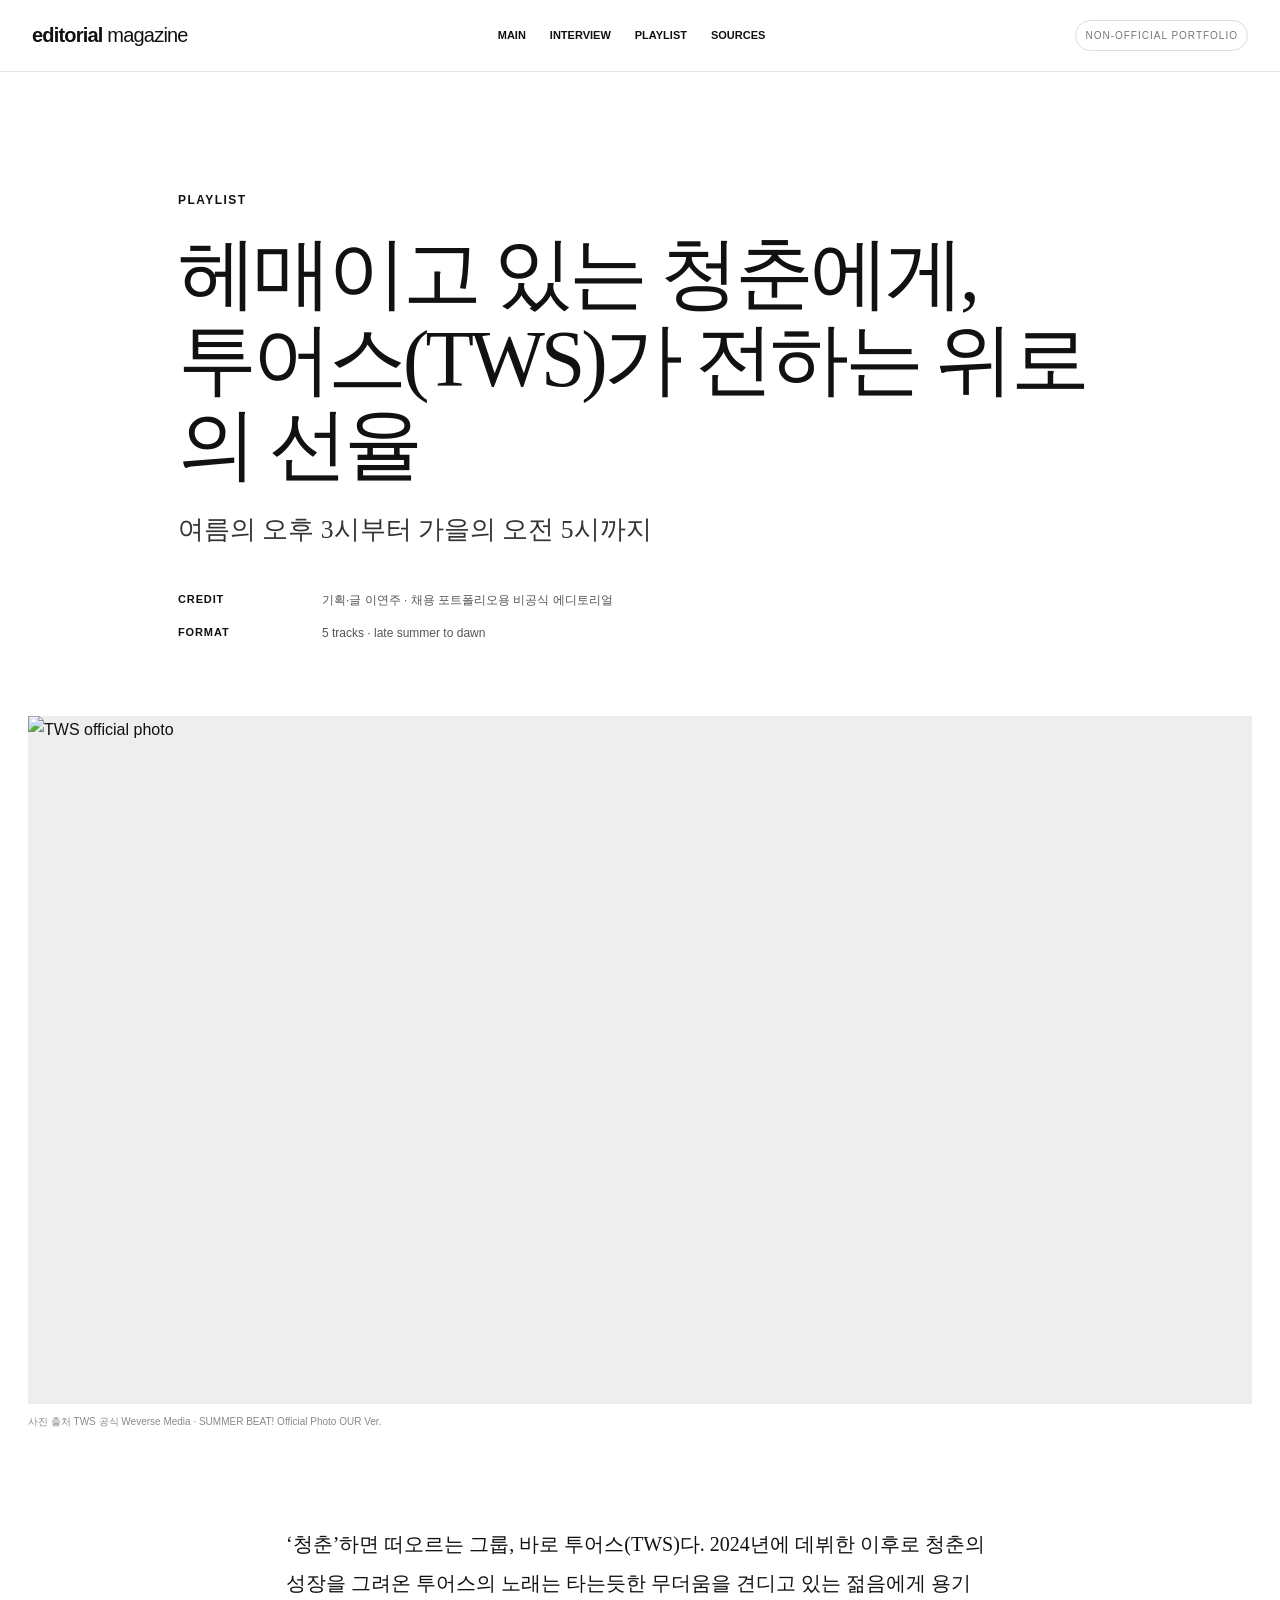
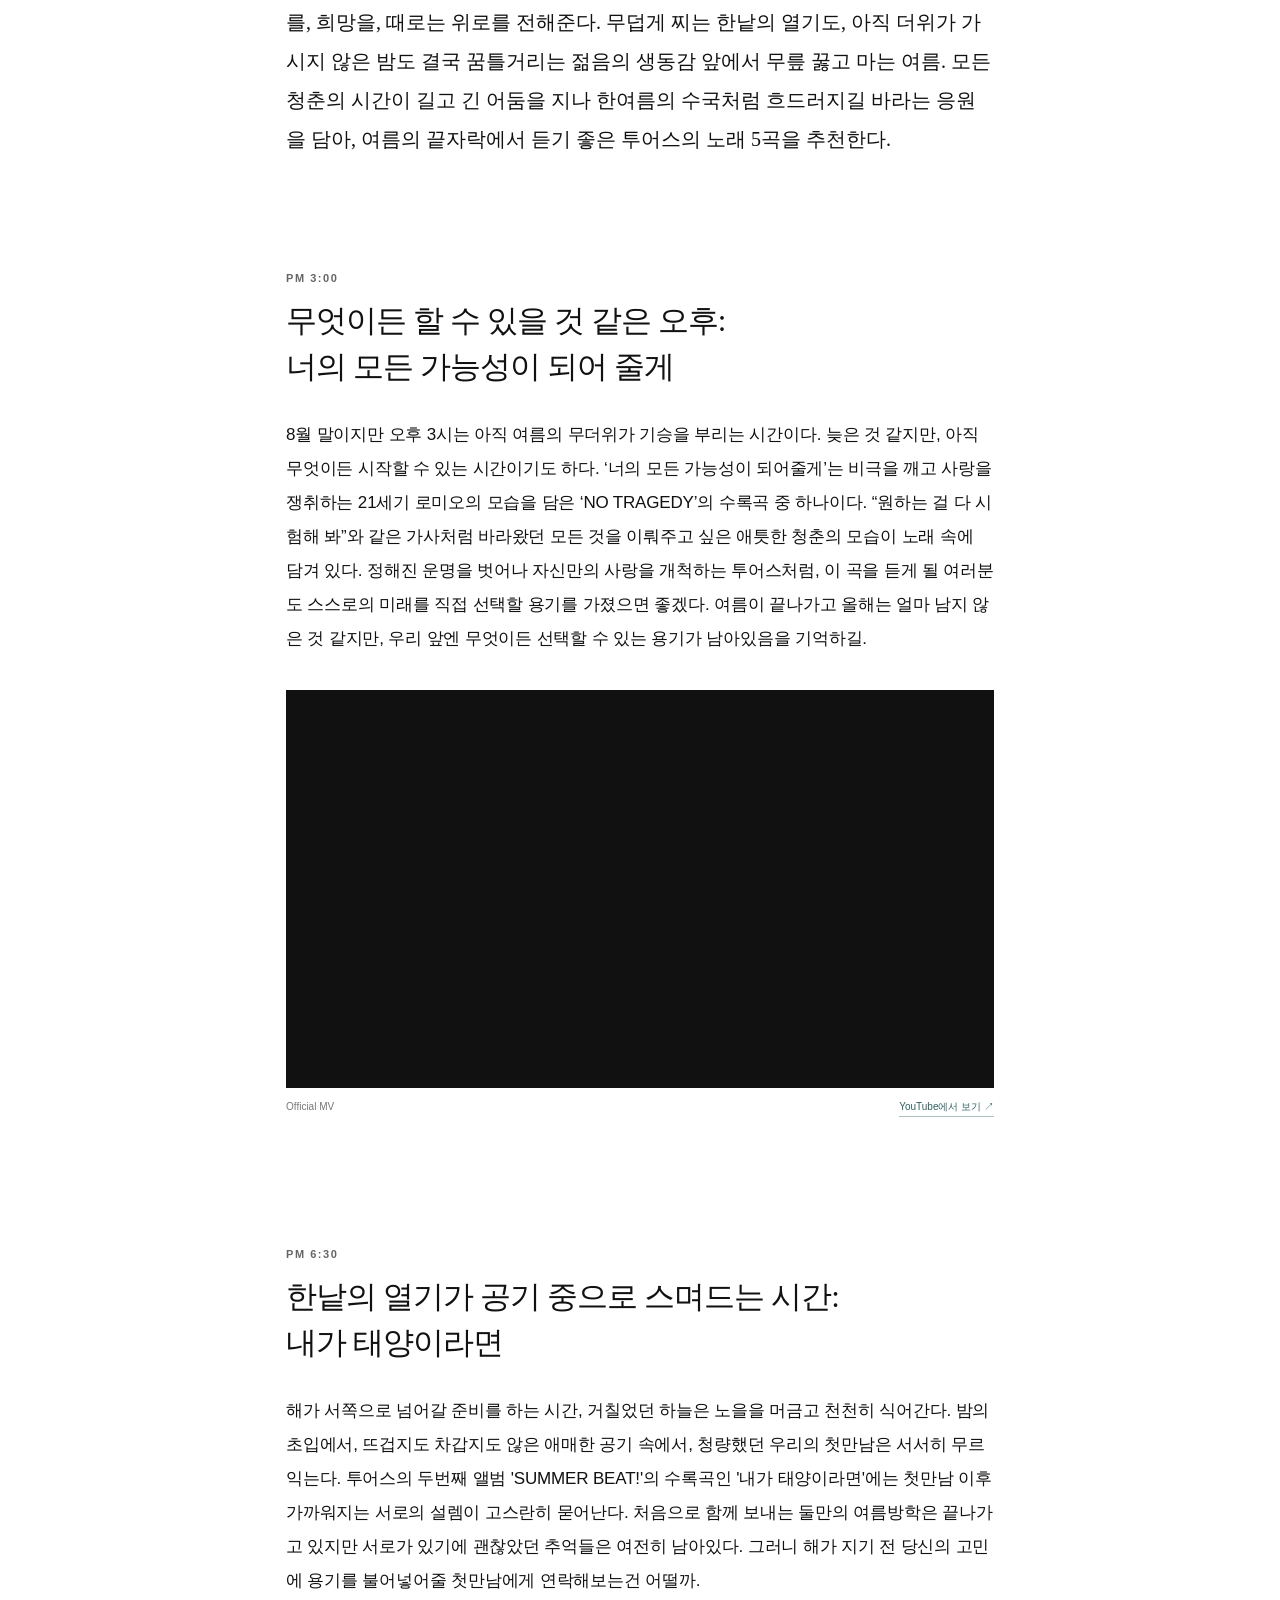
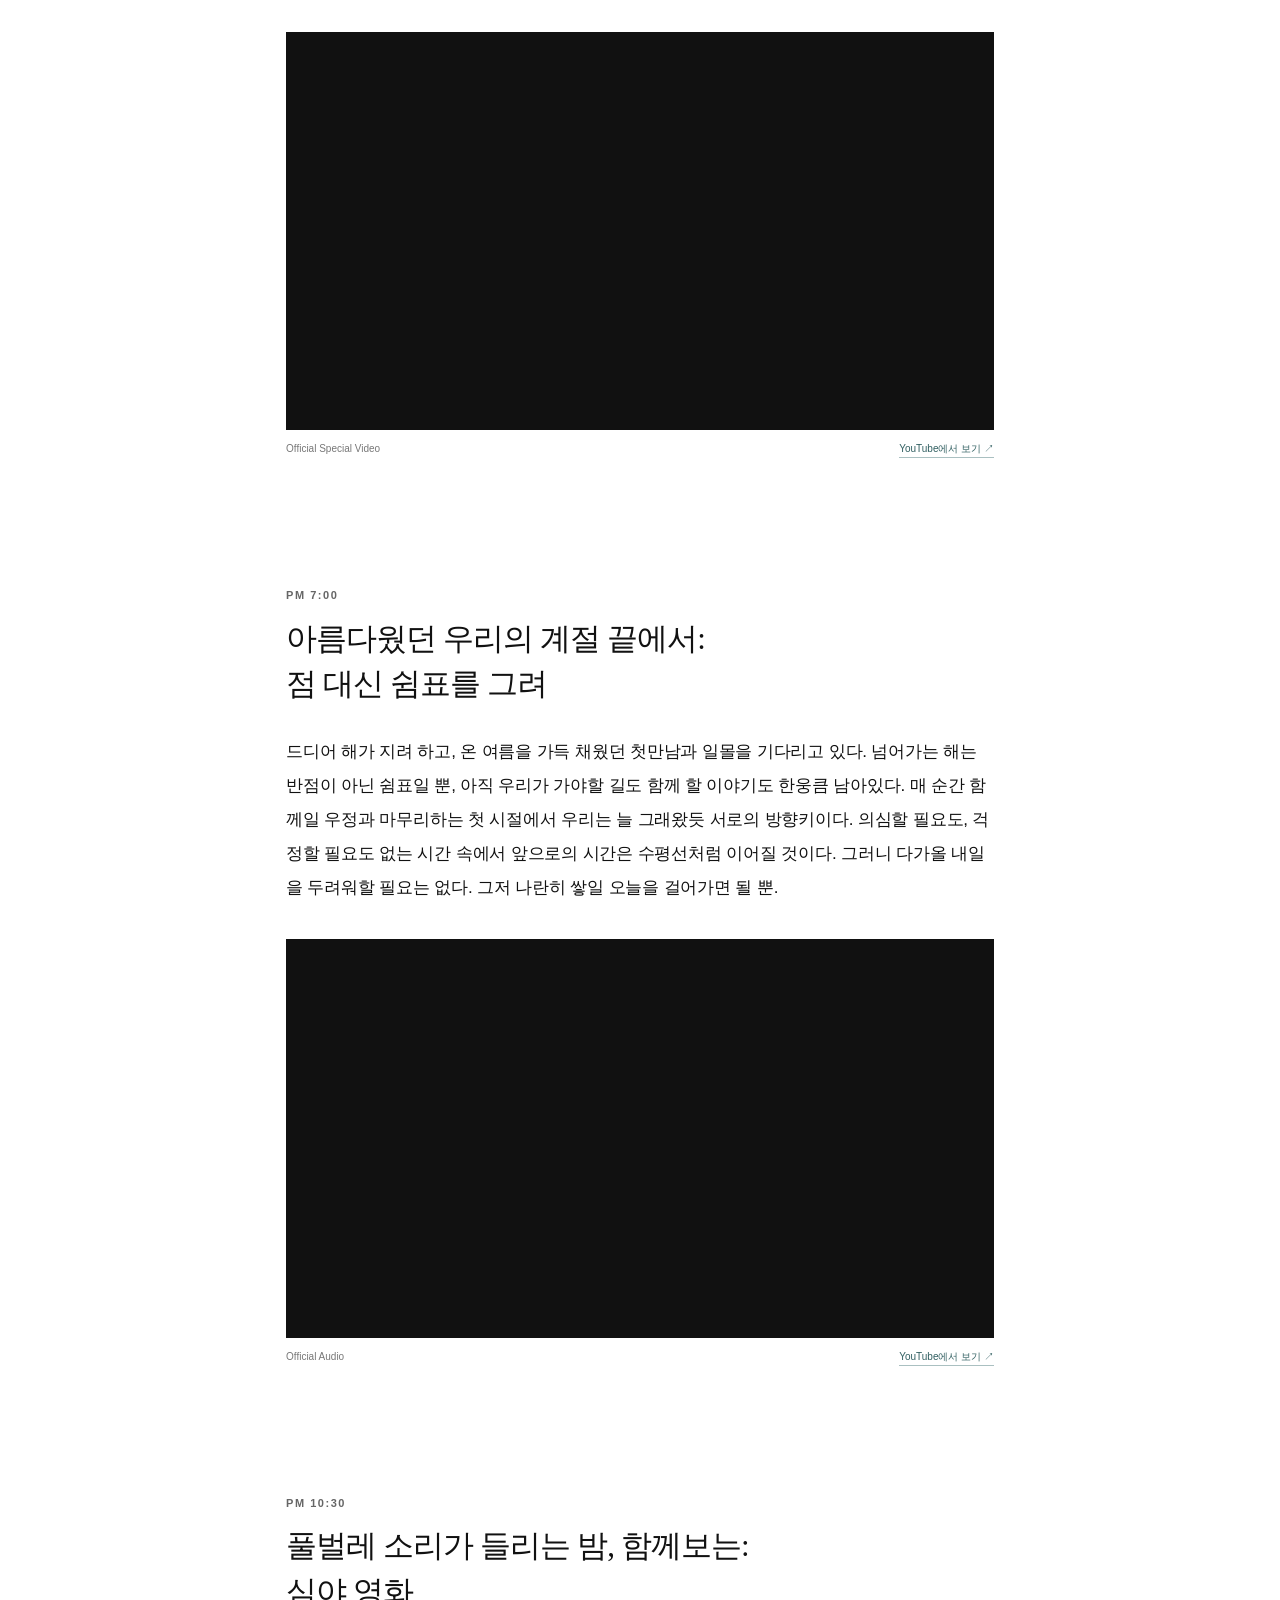
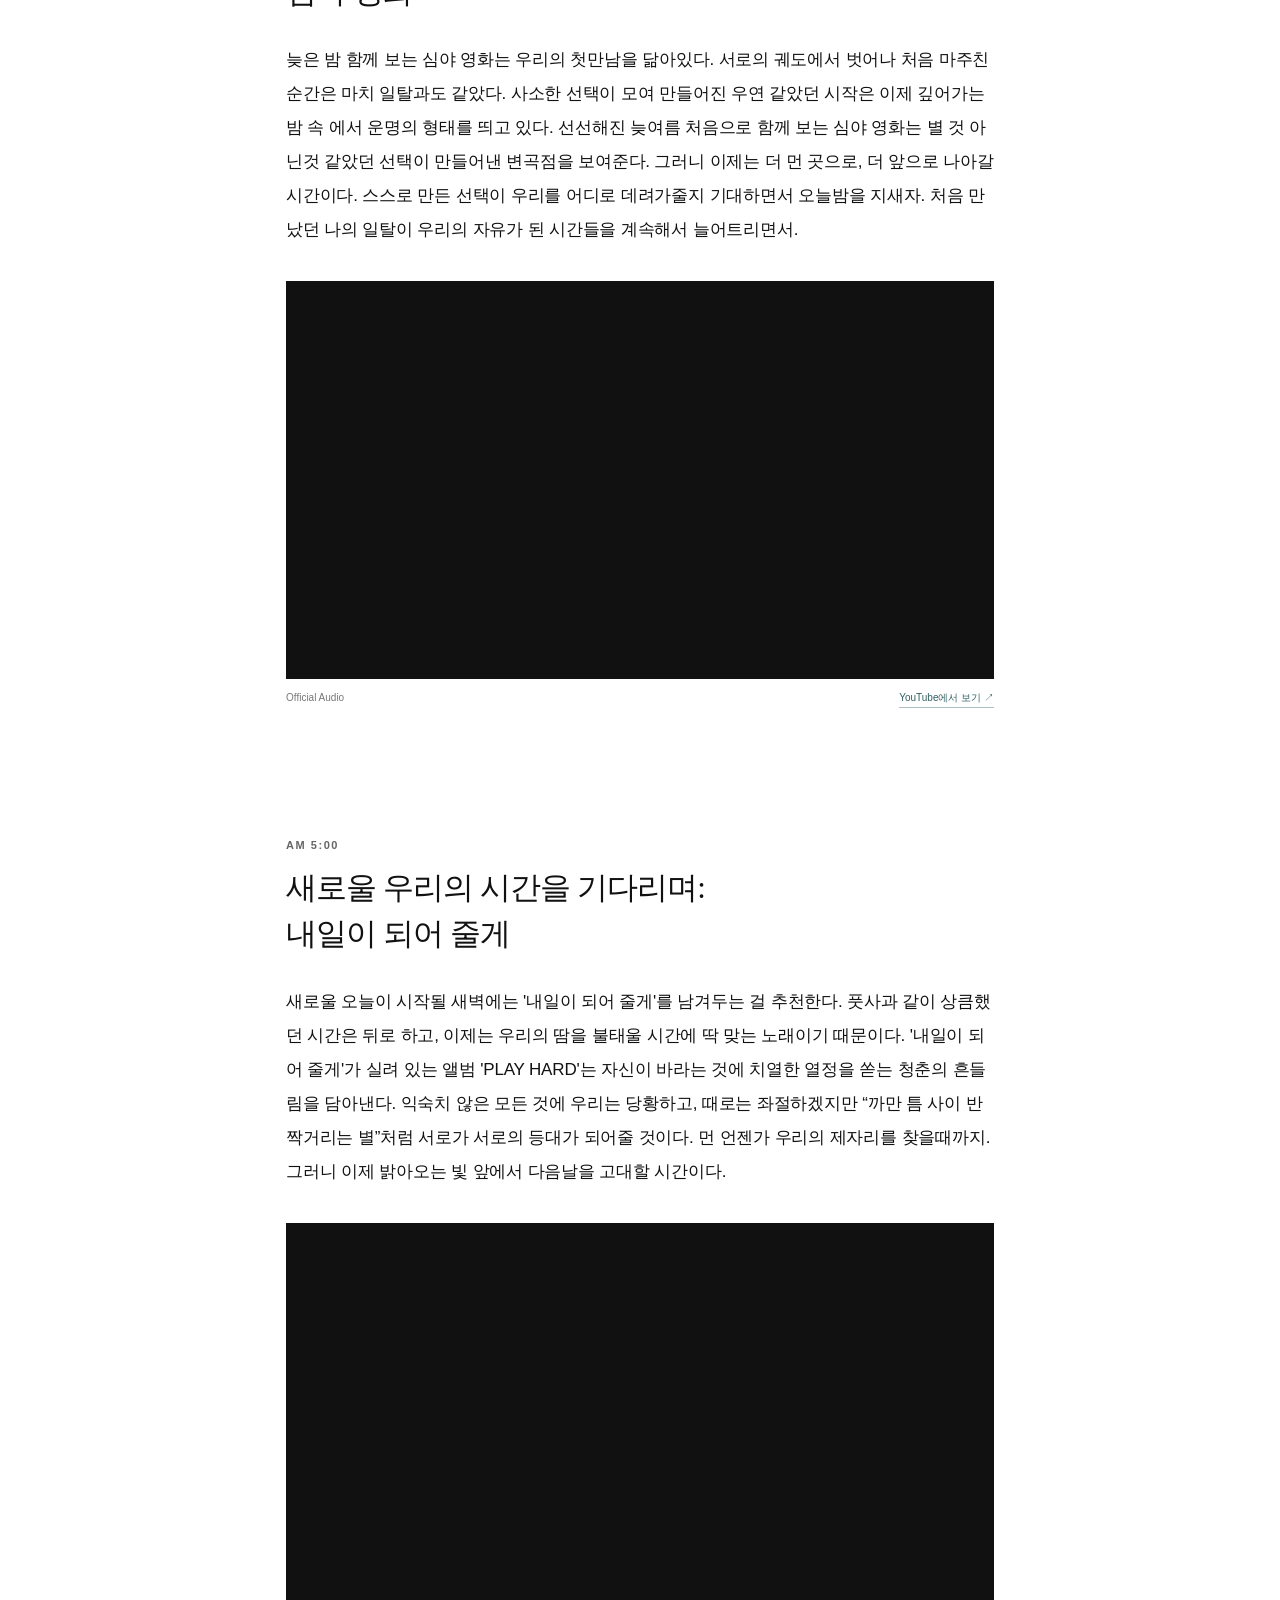
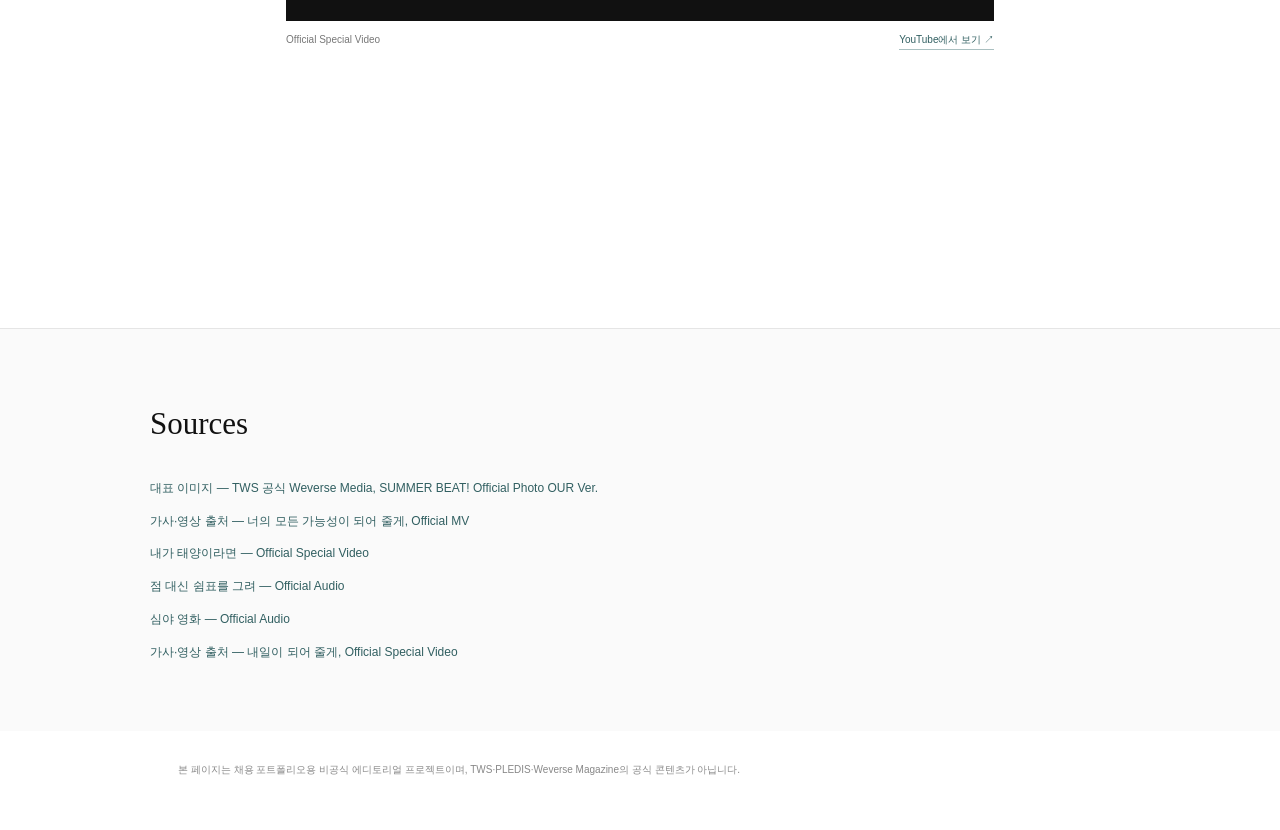
==== commit 1fc3c863: "Add brief lyric excerpts with official source credits" ====
--- a/tws.html
+++ b/tws.html
@@ -3,9 +3,9 @@
 <section class="article-head"><div class="category">PLAYLIST</div><h1>헤매이고 있는 청춘에게,<br>투어스(TWS)가 전하는 위로의 선율</h1><p class="subtitle">여름의 오후 3시부터 가을의 오전 5시까지</p><div class="head-meta"><strong>CREDIT</strong><span>기획·글 이연주 · 채용 포트폴리오용 비공식 에디토리얼</span><strong>FORMAT</strong><span>5 tracks · late summer to dawn</span></div></section>
 <div class="hero-media"><img src="https://phinf.wevpstatic.net/MjAyNDA2MTZfMTI0/MDAxNzE4NDY2NjE3NzQw.Wflbw76OBENjerhIDh6gduuAJlvAWFy3qq99vYqYKegg.JlgVI_iIkbXLUSPkg-gVP1iePDl4xO8GggGUnjBhTxsg.JPEG/462218ff-617a-46f8-9b17-9e901371a6cd.jpeg?type=w1414" alt="TWS official photo"></div><div class="media-credit">사진 출처 TWS 공식 Weverse Media · SUMMER BEAT! Official Photo OUR Ver.</div>
 <main class="article-body"><p class="lead">‘청춘’하면 떠오르는 그룹, 바로 투어스(TWS)다. 2024년에 데뷔한 이후로 청춘의 성장을 그려온 투어스의 노래는 타는듯한 무더움을 견디고 있는 젊음에게 용기를, 희망을, 때로는 위로를 전해준다. 무덥게 찌는 한낱의 열기도, 아직 더위가 가시지 않은 밤도 결국 꿈틀거리는 젊음의 생동감 앞에서 무릎 꿇고 마는 여름. 모든 청춘의 시간이 길고 긴 어둠을 지나 한여름의 수국처럼 흐드러지길 바라는 응원을 담아, 여름의 끝자락에서 듣기 좋은 투어스의 노래 5곡을 추천한다.</p>
-<section class="track"><div class="time">PM 3:00</div><h2 class="track-title">무엇이든 할 수 있을 것 같은 오후:<br>너의 모든 가능성이 되어 줄게</h2><p class="track-copy">8월 말이지만 오후 3시는 아직 여름의 무더위가 기승을 부리는 시간이다. 늦은 것 같지만, 아직 무엇이든 시작할 수 있는 시간이기도 하다. ‘너의 모든 가능성이 되어줄게’는 비극을 깨고 사랑을 쟁취하는 21세기 로미오의 모습을 담은 ‘NO TRAGEDY’의 수록곡 중 하나이다. [가사 인용 생략]과 같은 가사처럼 바라왔던 모든 것을 이뤄주고 싶은 애틋한 청춘의 모습이 노래 속에 담겨 있다. 정해진 운명을 벗어나 자신만의 사랑을 개척하는 투어스처럼, 이 곡을 듣게 될 여러분도 스스로의 미래를 직접 선택할 용기를 가졌으면 좋겠다. 여름이 끝나가고 올해는 얼마 남지 않은 것 같지만, 우리 앞엔 무엇이든 선택할 수 있는 용기가 남아있음을 기억하길.</p><iframe class="video-frame" src="https://www.youtube-nocookie.com/embed/tTi2uZQsmlo" title="너의 모든 가능성이 되어 줄게 Official MV" allow="accelerometer; autoplay; clipboard-write; encrypted-media; gyroscope; picture-in-picture; web-share" allowfullscreen></iframe><div class="video-caption"><span>Official MV</span><a href="https://www.youtube.com/watch?v=tTi2uZQsmlo" target="_blank" rel="noopener">YouTube에서 보기 ↗</a></div></section>
+<section class="track"><div class="time">PM 3:00</div><h2 class="track-title">무엇이든 할 수 있을 것 같은 오후:<br>너의 모든 가능성이 되어 줄게</h2><p class="track-copy">8월 말이지만 오후 3시는 아직 여름의 무더위가 기승을 부리는 시간이다. 늦은 것 같지만, 아직 무엇이든 시작할 수 있는 시간이기도 하다. ‘너의 모든 가능성이 되어줄게’는 비극을 깨고 사랑을 쟁취하는 21세기 로미오의 모습을 담은 ‘NO TRAGEDY’의 수록곡 중 하나이다. “원하는 걸 다 시험해 봐”와 같은 가사처럼 바라왔던 모든 것을 이뤄주고 싶은 애틋한 청춘의 모습이 노래 속에 담겨 있다. 정해진 운명을 벗어나 자신만의 사랑을 개척하는 투어스처럼, 이 곡을 듣게 될 여러분도 스스로의 미래를 직접 선택할 용기를 가졌으면 좋겠다. 여름이 끝나가고 올해는 얼마 남지 않은 것 같지만, 우리 앞엔 무엇이든 선택할 수 있는 용기가 남아있음을 기억하길.</p><iframe class="video-frame" src="https://www.youtube-nocookie.com/embed/tTi2uZQsmlo" title="너의 모든 가능성이 되어 줄게 Official MV" allow="accelerometer; autoplay; clipboard-write; encrypted-media; gyroscope; picture-in-picture; web-share" allowfullscreen></iframe><div class="video-caption"><span>Official MV</span><a href="https://www.youtube.com/watch?v=tTi2uZQsmlo" target="_blank" rel="noopener">YouTube에서 보기 ↗</a></div></section>
 <section class="track"><div class="time">PM 6:30</div><h2 class="track-title">한낱의 열기가 공기 중으로 스며드는 시간:<br>내가 태양이라면</h2><p class="track-copy">해가 서쪽으로 넘어갈 준비를 하는 시간, 거칠었던 하늘은 노을을 머금고 천천히 식어간다. 밤의 초입에서, 뜨겁지도 차갑지도 않은 애매한 공기 속에서, 청량했던 우리의 첫만남은 서서히 무르익는다. 투어스의 두번째 앨범 'SUMMER BEAT!'의 수록곡인 '내가 태양이라면'에는 첫만남 이후 가까워지는 서로의 설렘이 고스란히 묻어난다. 처음으로 함께 보내는 둘만의 여름방학은 끝나가고 있지만 서로가 있기에 괜찮았던 추억들은 여전히 남아있다. 그러니 해가 지기 전 당신의 고민에 용기를 불어넣어줄 첫만남에게 연락해보는건 어떨까.</p><iframe class="video-frame" src="https://www.youtube-nocookie.com/embed/IILU2TXNuV4" title="내가 태양이라면 Special Video" allow="accelerometer; autoplay; clipboard-write; encrypted-media; gyroscope; picture-in-picture; web-share" allowfullscreen></iframe><div class="video-caption"><span>Official Special Video</span><a href="https://www.youtube.com/watch?v=IILU2TXNuV4" target="_blank" rel="noopener">YouTube에서 보기 ↗</a></div></section>
 <section class="track"><div class="time">PM 7:00</div><h2 class="track-title">아름다웠던 우리의 계절 끝에서:<br>점 대신 쉼표를 그려</h2><p class="track-copy">드디어 해가 지려 하고, 온 여름을 가득 채웠던 첫만남과 일몰을 기다리고 있다. 넘어가는 해는 반점이 아닌 쉼표일 뿐, 아직 우리가 가야할 길도 함께 할 이야기도 한웅큼 남아있다. 매 순간 함께일 우정과 마무리하는 첫 시절에서 우리는 늘 그래왔듯 서로의 방향키이다. 의심할 필요도, 걱정할 필요도 없는 시간 속에서 앞으로의 시간은 수평선처럼 이어질 것이다. 그러니 다가올 내일을 두려워할 필요는 없다. 그저 나란히 쌓일 오늘을 걸어가면 될 뿐.</p><iframe class="video-frame" src="https://www.youtube-nocookie.com/embed/ptlWIjtQ9UY" title="점 대신 쉼표를 그려 Official Audio" allow="accelerometer; autoplay; clipboard-write; encrypted-media; gyroscope; picture-in-picture; web-share" allowfullscreen></iframe><div class="video-caption"><span>Official Audio</span><a href="https://www.youtube.com/watch?v=ptlWIjtQ9UY" target="_blank" rel="noopener">YouTube에서 보기 ↗</a></div></section>
 <section class="track"><div class="time">PM 10:30</div><h2 class="track-title">풀벌레 소리가 들리는 밤, 함께보는:<br>심야 영화</h2><p class="track-copy">늦은 밤 함께 보는 심야 영화는 우리의 첫만남을 닮아있다. 서로의 궤도에서 벗어나 처음 마주친 순간은 마치 일탈과도 같았다. 사소한 선택이 모여 만들어진 우연 같았던 시작은 이제 깊어가는 밤 속 에서 운명의 형태를 띄고 있다. 선선해진 늦여름 처음으로 함께 보는 심야 영화는 별 것 아닌것 같았던 선택이 만들어낸 변곡점을 보여준다. 그러니 이제는 더 먼 곳으로, 더 앞으로 나아갈 시간이다. 스스로 만든 선택이 우리를 어디로 데려가줄지 기대하면서 오늘밤을 지새자. 처음 만났던 나의 일탈이 우리의 자유가 된 시간들을 계속해서 늘어트리면서.</p><iframe class="video-frame" src="https://www.youtube-nocookie.com/embed/Ytnsx8qxDiM" title="심야 영화 Official Audio" allow="accelerometer; autoplay; clipboard-write; encrypted-media; gyroscope; picture-in-picture; web-share" allowfullscreen></iframe><div class="video-caption"><span>Official Audio</span><a href="https://www.youtube.com/watch?v=Ytnsx8qxDiM" target="_blank" rel="noopener">YouTube에서 보기 ↗</a></div></section>
-<section class="track"><div class="time">AM 5:00</div><h2 class="track-title">새로울 우리의 시간을 기다리며:<br>내일이 되어 줄게</h2><p class="track-copy">새로울 오늘이 시작될 새벽에는 '내일이 되어 줄게'를 남겨두는 걸 추천한다. 풋사과 같이 상큼했던 시간은 뒤로 하고, 이제는 우리의 땀을 불태울 시간에 딱 맞는 노래이기 때문이다. '내일이 되어 줄게'가 실려 있는 앨범 'PLAY HARD'는 자신이 바라는 것에 치열한 열정을 쏟는 청춘의 흔들림을 담아낸다. 익숙치 않은 모든 것에 우리는 당황하고, 때로는 좌절하겠지만 [가사 인용 생략]처럼 서로가 서로의 등대가 되어줄 것이다. 먼 언젠가 우리의 제자리를 찾을때까지. 그러니 이제 밝아오는 빛 앞에서 다음날을 고대할 시간이다.</p><iframe class="video-frame" src="https://www.youtube-nocookie.com/embed/2Rj5ila0eCg" title="내일이 되어 줄게 Special Video" allow="accelerometer; autoplay; clipboard-write; encrypted-media; gyroscope; picture-in-picture; web-share" allowfullscreen></iframe><div class="video-caption"><span>Official Special Video</span><a href="https://www.youtube.com/watch?v=2Rj5ila0eCg" target="_blank" rel="noopener">YouTube에서 보기 ↗</a></div></section></main>
-<section class="sources" id="sources"><div class="sources-inner"><h2>Sources</h2><div class="source-list"><a href="https://weverse.io/tws/media/3-167620019?hl=ko" target="_blank" rel="noopener">대표 이미지 — TWS 공식 Weverse Media, SUMMER BEAT! Official Photo OUR Ver.</a><a href="https://www.youtube.com/watch?v=tTi2uZQsmlo" target="_blank" rel="noopener">너의 모든 가능성이 되어 줄게 — Official MV</a><a href="https://www.youtube.com/watch?v=IILU2TXNuV4" target="_blank" rel="noopener">내가 태양이라면 — Official Special Video</a><a href="https://www.youtube.com/watch?v=ptlWIjtQ9UY" target="_blank" rel="noopener">점 대신 쉼표를 그려 — Official Audio</a><a href="https://www.youtube.com/watch?v=Ytnsx8qxDiM" target="_blank" rel="noopener">심야 영화 — Official Audio</a><a href="https://www.youtube.com/watch?v=2Rj5ila0eCg" target="_blank" rel="noopener">내일이 되어 줄게 — Official Special Video</a></div></div></section><div class="disclaimer">본 페이지는 채용 포트폴리오용 비공식 에디토리얼 프로젝트이며, TWS·PLEDIS·Weverse Magazine의 공식 콘텐츠가 아닙니다.</div></body></html>+<section class="track"><div class="time">AM 5:00</div><h2 class="track-title">새로울 우리의 시간을 기다리며:<br>내일이 되어 줄게</h2><p class="track-copy">새로울 오늘이 시작될 새벽에는 '내일이 되어 줄게'를 남겨두는 걸 추천한다. 풋사과 같이 상큼했던 시간은 뒤로 하고, 이제는 우리의 땀을 불태울 시간에 딱 맞는 노래이기 때문이다. '내일이 되어 줄게'가 실려 있는 앨범 'PLAY HARD'는 자신이 바라는 것에 치열한 열정을 쏟는 청춘의 흔들림을 담아낸다. 익숙치 않은 모든 것에 우리는 당황하고, 때로는 좌절하겠지만 “까만 틈 사이 반짝거리는 별”처럼 서로가 서로의 등대가 되어줄 것이다. 먼 언젠가 우리의 제자리를 찾을때까지. 그러니 이제 밝아오는 빛 앞에서 다음날을 고대할 시간이다.</p><iframe class="video-frame" src="https://www.youtube-nocookie.com/embed/2Rj5ila0eCg" title="내일이 되어 줄게 Special Video" allow="accelerometer; autoplay; clipboard-write; encrypted-media; gyroscope; picture-in-picture; web-share" allowfullscreen></iframe><div class="video-caption"><span>Official Special Video</span><a href="https://www.youtube.com/watch?v=2Rj5ila0eCg" target="_blank" rel="noopener">YouTube에서 보기 ↗</a></div></section></main>
+<section class="sources" id="sources"><div class="sources-inner"><h2>Sources</h2><div class="source-list"><a href="https://weverse.io/tws/media/3-167620019?hl=ko" target="_blank" rel="noopener">대표 이미지 — TWS 공식 Weverse Media, SUMMER BEAT! Official Photo OUR Ver.</a><a href="https://www.youtube.com/watch?v=tTi2uZQsmlo" target="_blank" rel="noopener">가사·영상 출처 — 너의 모든 가능성이 되어 줄게, Official MV</a><a href="https://www.youtube.com/watch?v=IILU2TXNuV4" target="_blank" rel="noopener">내가 태양이라면 — Official Special Video</a><a href="https://www.youtube.com/watch?v=ptlWIjtQ9UY" target="_blank" rel="noopener">점 대신 쉼표를 그려 — Official Audio</a><a href="https://www.youtube.com/watch?v=Ytnsx8qxDiM" target="_blank" rel="noopener">심야 영화 — Official Audio</a><a href="https://www.youtube.com/watch?v=2Rj5ila0eCg" target="_blank" rel="noopener">가사·영상 출처 — 내일이 되어 줄게, Official Special Video</a></div></div></section><div class="disclaimer">본 페이지는 채용 포트폴리오용 비공식 에디토리얼 프로젝트이며, TWS·PLEDIS·Weverse Magazine의 공식 콘텐츠가 아닙니다.</div></body></html>
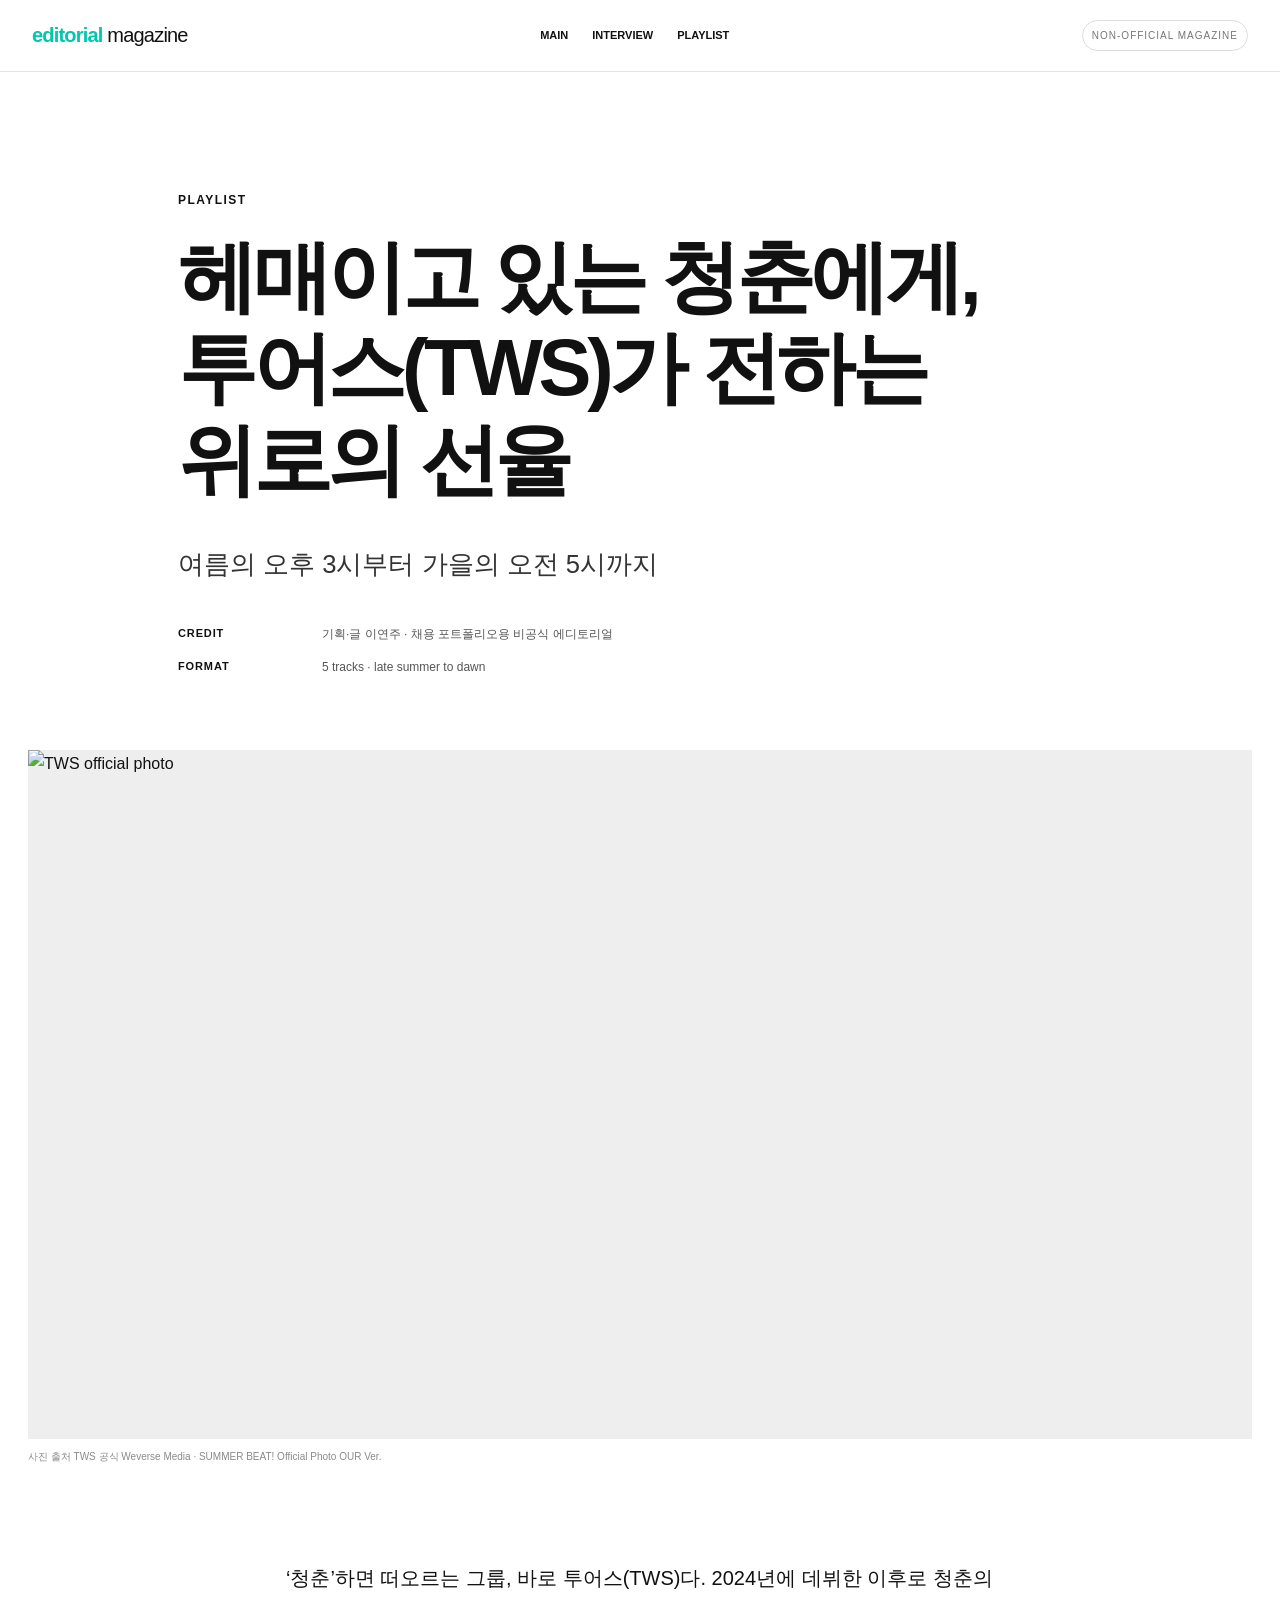
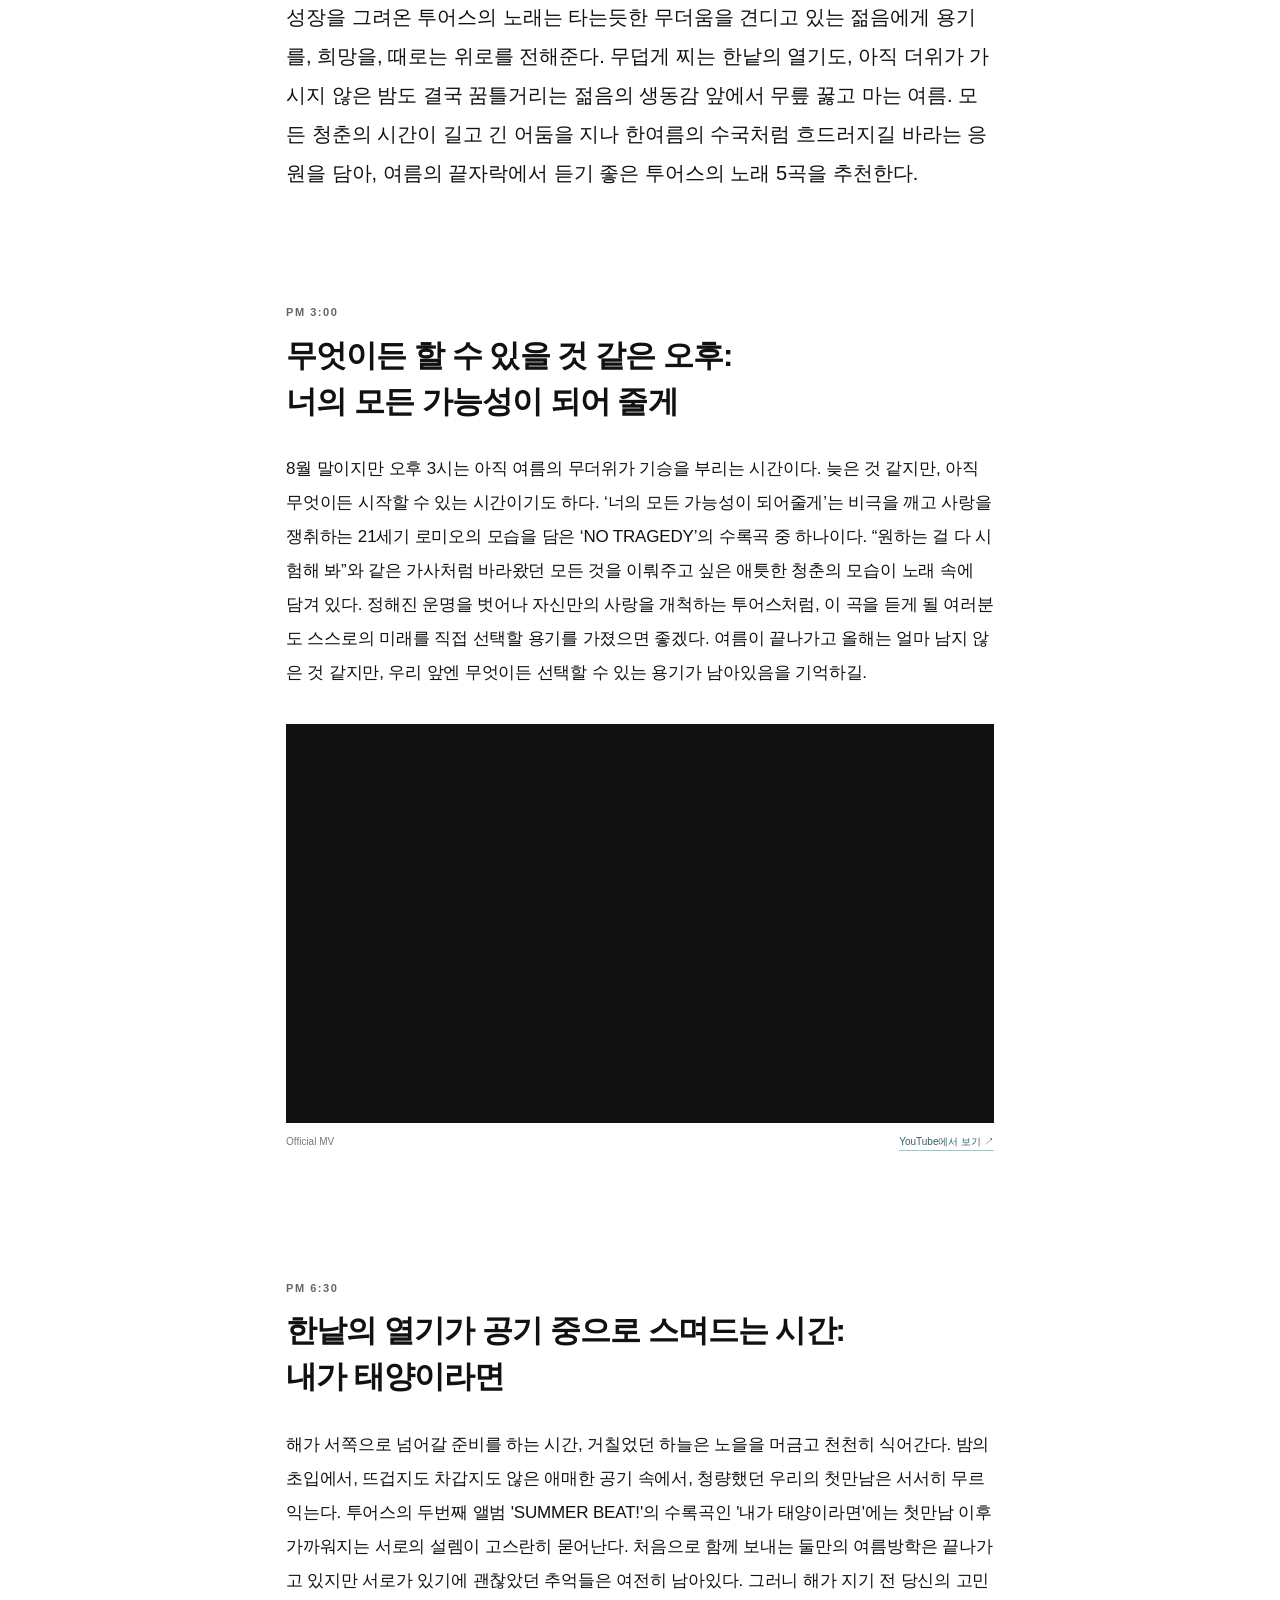
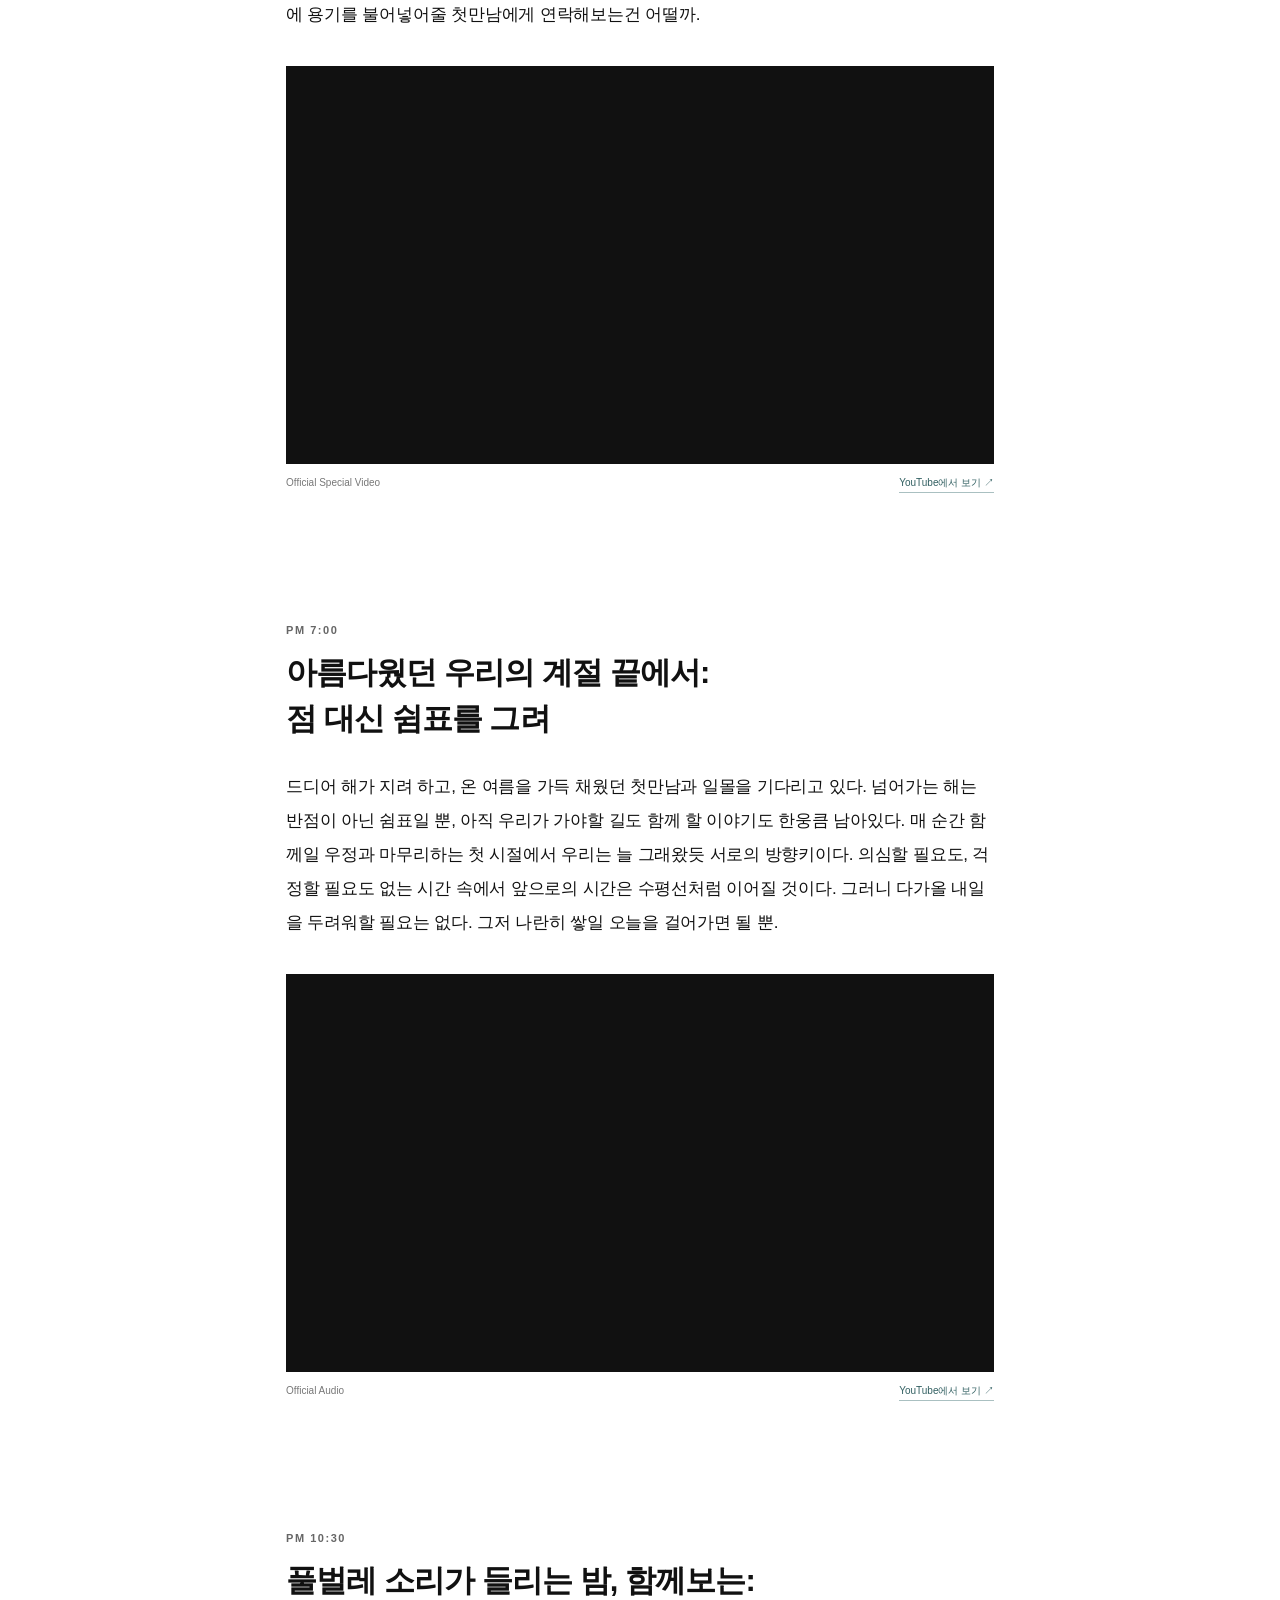
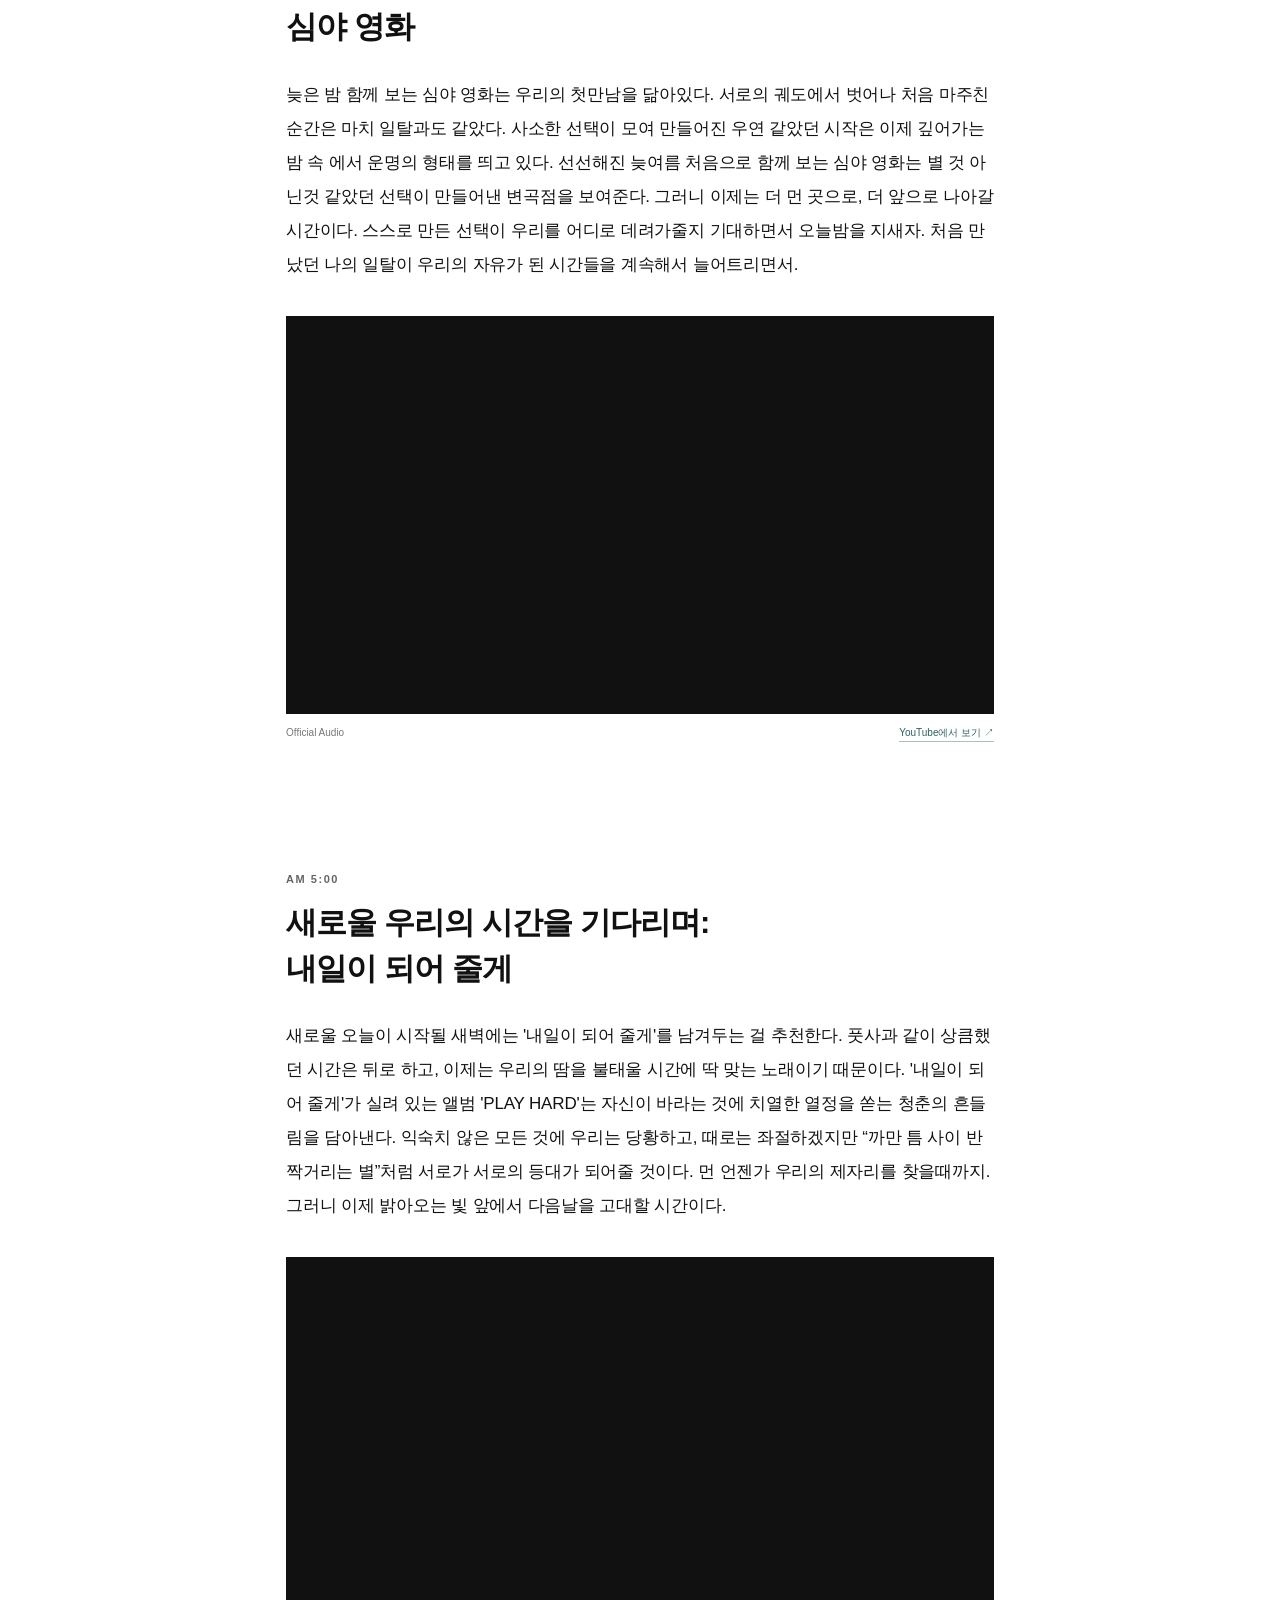
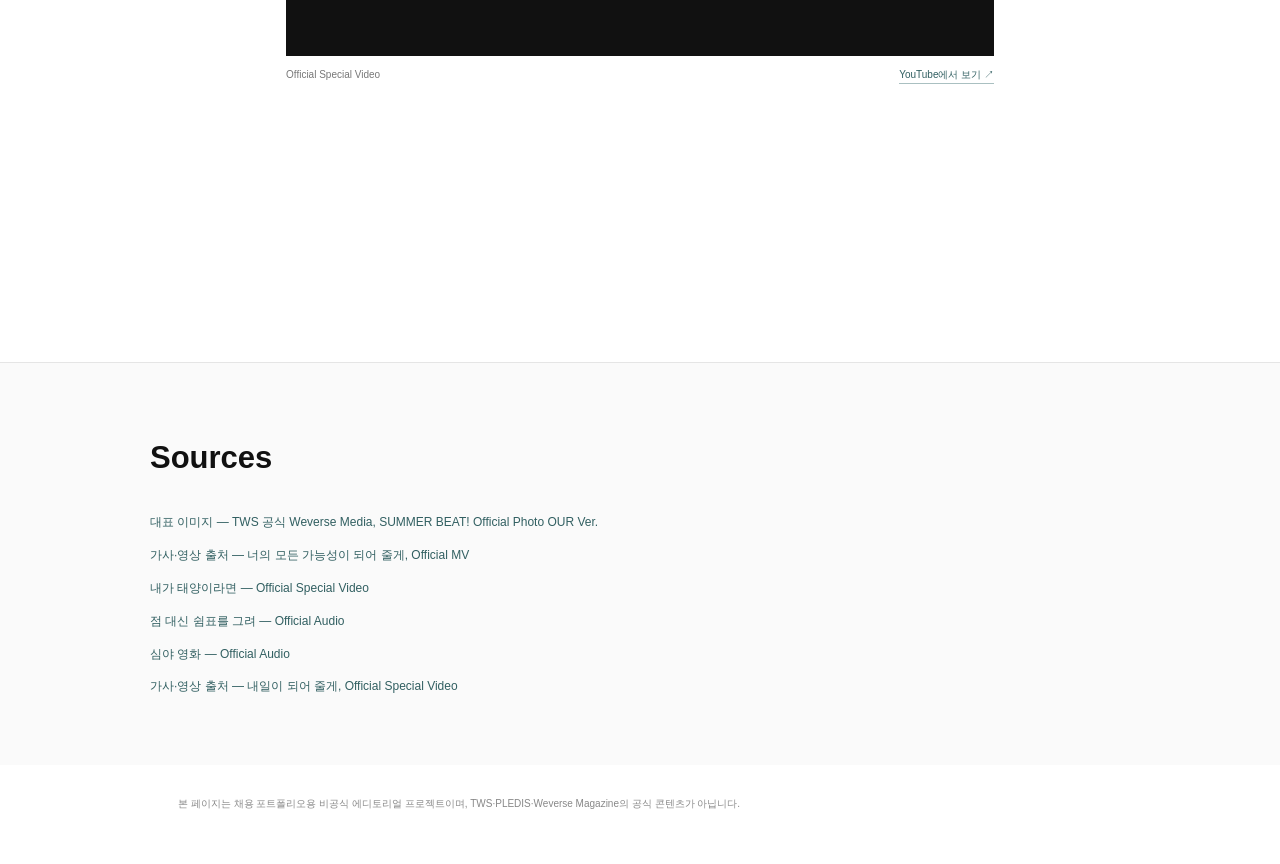
==== commit 75dce856: "Sync TWS navigation branding" ====
--- a/tws.html
+++ b/tws.html
@@ -1,5 +1,5 @@
 <!doctype html><html lang="ko"><head><meta charset="utf-8"><meta name="viewport" content="width=device-width,initial-scale=1"><meta name="robots" content="noindex,nofollow,noarchive,nosnippet,noimageindex"><meta name="googlebot" content="noindex,nofollow,noarchive,nosnippet,noimageindex"><meta name="bingbot" content="noindex,nofollow,noarchive,nosnippet,noimageindex"><title>헤매이고 있는 청춘에게, 투어스(TWS)가 전하는 위로의 선율</title><link rel="stylesheet" href="style.css"></head><body>
-<header class="masthead"><div class="masthead-inner"><a class="wordmark" href="index.html">editorial <span>magazine</span></a><nav class="mainnav"><a href="index.html">MAIN</a><a href="yunjin.html">INTERVIEW</a><a href="tws.html">PLAYLIST</a><a href="#sources">SOURCES</a></nav><div class="portfolio-badge">NON-OFFICIAL PORTFOLIO</div></div></header>
+<header class="masthead"><div class="masthead-inner"><a class="wordmark" href="index.html"><span class="editorial-mark">editorial</span> <span>magazine</span></a><nav class="mainnav"><a href="index.html">MAIN</a><a href="yunjin.html">INTERVIEW</a><a href="tws.html">PLAYLIST</a></nav><div class="portfolio-badge">NON-OFFICIAL MAGAZINE</div></div></header>
 <section class="article-head"><div class="category">PLAYLIST</div><h1>헤매이고 있는 청춘에게,<br>투어스(TWS)가 전하는 위로의 선율</h1><p class="subtitle">여름의 오후 3시부터 가을의 오전 5시까지</p><div class="head-meta"><strong>CREDIT</strong><span>기획·글 이연주 · 채용 포트폴리오용 비공식 에디토리얼</span><strong>FORMAT</strong><span>5 tracks · late summer to dawn</span></div></section>
 <div class="hero-media"><img src="https://phinf.wevpstatic.net/MjAyNDA2MTZfMTI0/MDAxNzE4NDY2NjE3NzQw.Wflbw76OBENjerhIDh6gduuAJlvAWFy3qq99vYqYKegg.JlgVI_iIkbXLUSPkg-gVP1iePDl4xO8GggGUnjBhTxsg.JPEG/462218ff-617a-46f8-9b17-9e901371a6cd.jpeg?type=w1414" alt="TWS official photo"></div><div class="media-credit">사진 출처 TWS 공식 Weverse Media · SUMMER BEAT! Official Photo OUR Ver.</div>
 <main class="article-body"><p class="lead">‘청춘’하면 떠오르는 그룹, 바로 투어스(TWS)다. 2024년에 데뷔한 이후로 청춘의 성장을 그려온 투어스의 노래는 타는듯한 무더움을 견디고 있는 젊음에게 용기를, 희망을, 때로는 위로를 전해준다. 무덥게 찌는 한낱의 열기도, 아직 더위가 가시지 않은 밤도 결국 꿈틀거리는 젊음의 생동감 앞에서 무릎 꿇고 마는 여름. 모든 청춘의 시간이 길고 긴 어둠을 지나 한여름의 수국처럼 흐드러지길 바라는 응원을 담아, 여름의 끝자락에서 듣기 좋은 투어스의 노래 5곡을 추천한다.</p>
--- a/style.css
+++ b/style.css
@@ -1,10 +1,10 @@
-:root{--ink:#111;--muted:#777;--line:#e5e5e5;--paper:#fff;--body:760px;--wide:1280px}
+:root{--ink:#111;--muted:#777;--line:#e5e5e5;--paper:#fff;--body:760px;--wide:1280px;--weverse-mint:#00c7ae}
 *{box-sizing:border-box}html{scroll-behavior:smooth}body{margin:0;background:#fff;color:var(--ink);font-family:Arial,'Apple SD Gothic Neo','Noto Sans KR',sans-serif;line-height:1.75}a{color:inherit;text-decoration:none}img{display:block;width:100%}
-.masthead{height:72px;border-bottom:1px solid var(--line);background:#fff;position:sticky;top:0;z-index:20}.masthead-inner{max-width:1440px;height:100%;margin:0 auto;padding:0 32px;display:flex;align-items:center;justify-content:space-between}.wordmark{font-weight:800;font-size:20px;letter-spacing:-.04em}.wordmark span{font-weight:500}.mainnav{display:flex;gap:24px;font-size:11px;font-weight:700}.portfolio-badge{font-size:10px;color:#777;letter-spacing:.1em;border:1px solid #ddd;padding:6px 9px;border-radius:999px}
-.article-head{max-width:980px;margin:0 auto;padding:118px 28px 72px}.category{font-size:12px;font-weight:800;letter-spacing:.12em;margin-bottom:20px}.article-head h1{font-family:Georgia,'Times New Roman','Noto Serif KR',serif;font-size:clamp(50px,6.2vw,84px);font-weight:500;line-height:1.08;letter-spacing:-.05em;margin:0 0 22px}.subtitle{font-family:Georgia,'Times New Roman','Noto Serif KR',serif;font-size:clamp(20px,2vw,27px);line-height:1.55;color:#333;margin:0 0 40px}.head-meta{display:grid;grid-template-columns:120px 1fr;gap:12px 24px;max-width:700px;font-size:12px;color:#555}.head-meta strong{color:#111;font-size:11px;letter-spacing:.08em}
+.masthead{height:72px;border-bottom:1px solid var(--line);background:#fff;position:sticky;top:0;z-index:20}.masthead-inner{max-width:1440px;height:100%;margin:0 auto;padding:0 32px;display:flex;align-items:center;justify-content:space-between}.wordmark{font-weight:800;font-size:20px;letter-spacing:-.04em}.wordmark .editorial-mark{font-weight:800;color:var(--weverse-mint)}.wordmark span{font-weight:500}.mainnav{display:flex;gap:24px;font-size:11px;font-weight:700}.portfolio-badge{font-size:10px;color:#777;letter-spacing:.1em;border:1px solid #ddd;padding:6px 9px;border-radius:999px}
+.article-head{max-width:980px;margin:0 auto;padding:118px 28px 72px}.category{font-size:12px;font-weight:800;letter-spacing:.12em;margin-bottom:20px}.article-head h1{font-family:Arial,'Apple SD Gothic Neo','Noto Sans KR',sans-serif;font-size:clamp(50px,6.2vw,84px);font-weight:600;line-height:1.15;letter-spacing:-.055em;margin:0 0 40px;word-break:keep-all;overflow-wrap:break-word}.subtitle{font-family:Arial,'Apple SD Gothic Neo','Noto Sans KR',sans-serif;font-size:clamp(20px,2vw,27px);line-height:1.55;color:#333;margin:0 0 40px}.head-meta{display:grid;grid-template-columns:120px 1fr;gap:12px 24px;max-width:700px;font-size:12px;color:#555}.head-meta strong{color:#111;font-size:11px;letter-spacing:.08em}
 .hero-media{max-width:1440px;margin:0 auto;padding:0 28px}.hero-media img{aspect-ratio:16/9;object-fit:cover;background:#eee}.hero-media.yunjin img{object-position:center 40%}.media-credit{max-width:1440px;margin:9px auto 0;padding:0 28px;font-size:10px;color:#8a8a8a}
-.article-body{max-width:var(--body);margin:0 auto;padding:94px 26px 150px}.lead{font-family:Georgia,'Times New Roman','Noto Serif KR',serif;font-size:20px;line-height:1.95;margin:0 0 110px}.interview-chapter{margin:118px 0 12px;padding-top:20px;border-top:1px solid #111}.interview-chapter:first-of-type{margin-top:0}.interview-chapter .eyebrow{font-size:10px;letter-spacing:.16em;font-weight:800;color:#666}.interview-chapter h2{font-family:Georgia,'Times New Roman','Noto Serif KR',serif;font-size:34px;font-weight:500;margin:3px 0 4px}.interview-chapter p{font-size:13px;color:#777;margin:0}.question{padding:62px 0 68px;border-bottom:1px solid var(--line);opacity:0;transform:translateY(20px);transition:.7s ease}.question.is-visible{opacity:1;transform:none}.q-number{font-size:10px;letter-spacing:.16em;color:#777;font-weight:800;margin-bottom:17px}.q-text{font-family:Georgia,'Times New Roman','Noto Serif KR',serif;font-size:clamp(23px,2.5vw,31px);line-height:1.62;letter-spacing:-.03em;font-weight:500}
-.track{margin:0 0 128px}.time{font-size:11px;letter-spacing:.14em;font-weight:800;color:#666;margin-bottom:10px}.track-title{font-family:Georgia,'Times New Roman','Noto Serif KR',serif;font-size:31px;line-height:1.48;letter-spacing:-.03em;font-weight:500;margin:0 0 28px}.track-copy{font-size:17px;line-height:2;letter-spacing:-.01em;margin:0 0 34px}.video-frame{width:100%;aspect-ratio:16/9;background:#111;border:0;display:block}.video-caption{display:flex;justify-content:space-between;gap:14px;padding-top:10px;font-size:10px;color:#777}.video-caption a{color:#315f61;border-bottom:1px solid #aac0c1}
-.sources{border-top:1px solid var(--line);background:#fafafa;padding:68px 28px}.sources-inner{max-width:980px;margin:auto}.sources h2{font-family:Georgia,'Times New Roman','Noto Serif KR',serif;font-size:31px;font-weight:500;margin:0 0 28px}.source-list{display:grid;gap:13px;font-size:12px;line-height:1.65}.source-list a{color:#315f61;word-break:break-word}.disclaimer{max-width:980px;margin:auto;padding:30px 28px 52px;font-size:10px;color:#888;line-height:1.7}
-.home-wrap{max-width:1180px;margin:0 auto;padding:120px 28px 140px}.home-kicker{font-size:11px;letter-spacing:.16em;font-weight:800;margin-bottom:20px}.home-wrap h1{font-family:Georgia,'Times New Roman','Noto Serif KR',serif;font-size:clamp(50px,7vw,86px);line-height:1.05;font-weight:500;letter-spacing:-.045em;margin:0 0 22px}.home-intro{font-family:Georgia,'Times New Roman','Noto Serif KR',serif;font-size:22px;color:#444;margin:0 0 80px;max-width:720px}.article-list{border-top:1px solid #111}.article-card{display:grid;grid-template-columns:120px 1fr auto;gap:28px;align-items:center;padding:34px 0;border-bottom:1px solid var(--line)}.article-card .type{font-size:10px;font-weight:800;letter-spacing:.14em;color:#777}.article-card h2{font-family:Georgia,'Times New Roman','Noto Serif KR',serif;font-size:29px;line-height:1.45;font-weight:500;letter-spacing:-.025em;margin:0}.article-card .arrow{font-size:24px}
-@media(max-width:860px){.mainnav{display:none}.portfolio-badge{display:none}.masthead-inner{padding:0 20px}.article-head{padding:82px 20px 54px}.hero-media{padding:0}.media-credit{padding:0 20px}.head-meta{grid-template-columns:92px 1fr}.article-body{padding:68px 20px 110px}.lead{font-size:18px;margin-bottom:82px}.question{padding:48px 0 54px}.track{margin-bottom:96px}.track-title{font-size:26px}.track-copy{font-size:16px}.home-wrap{padding:80px 20px 110px}.article-card{grid-template-columns:1fr auto}.article-card .type{grid-column:1/3}.article-card h2{font-size:24px}}+.article-body{max-width:var(--body);margin:0 auto;padding:94px 26px 150px}.lead{font-family:Arial,'Apple SD Gothic Neo','Noto Sans KR',sans-serif;font-size:20px;line-height:1.95;margin:0 0 110px}.interview-chapter{margin:118px 0 12px;padding-top:20px;border-top:1px solid #111}.interview-chapter:first-of-type{margin-top:0}.interview-chapter .eyebrow{font-size:10px;letter-spacing:.16em;font-weight:800;color:#666}.interview-chapter h2{font-family:Arial,'Apple SD Gothic Neo','Noto Sans KR',sans-serif;font-size:34px;font-weight:600;margin:3px 0 4px}.interview-chapter p{font-size:13px;color:#777;margin:0}.question{padding:62px 0 68px;border-bottom:1px solid var(--line);opacity:0;transform:translateY(20px);transition:.7s ease}.question.is-visible{opacity:1;transform:none}.q-number{font-size:10px;letter-spacing:.16em;color:#777;font-weight:800;margin-bottom:17px}.q-text{font-family:Arial,'Apple SD Gothic Neo','Noto Sans KR',sans-serif;font-size:clamp(23px,2.5vw,31px);line-height:1.62;letter-spacing:-.03em;font-weight:500;word-break:keep-all}
+.track{margin:0 0 128px}.time{font-size:11px;letter-spacing:.14em;font-weight:800;color:#666;margin-bottom:10px}.track-title{font-family:Arial,'Apple SD Gothic Neo','Noto Sans KR',sans-serif;font-size:31px;line-height:1.48;letter-spacing:-.03em;font-weight:600;margin:0 0 28px}.track-copy{font-size:17px;line-height:2;letter-spacing:-.01em;margin:0 0 34px}.video-frame{width:100%;aspect-ratio:16/9;background:#111;border:0;display:block}.video-caption{display:flex;justify-content:space-between;gap:14px;padding-top:10px;font-size:10px;color:#777}.video-caption a{color:#315f61;border-bottom:1px solid #aac0c1}
+.sources{border-top:1px solid var(--line);background:#fafafa;padding:68px 28px}.sources-inner{max-width:980px;margin:auto}.sources h2{font-family:Arial,'Apple SD Gothic Neo','Noto Sans KR',sans-serif;font-size:31px;font-weight:600;margin:0 0 28px}.source-list{display:grid;gap:13px;font-size:12px;line-height:1.65}.source-list a{color:#315f61;word-break:break-word}.disclaimer{max-width:980px;margin:auto;padding:30px 28px 52px;font-size:10px;color:#888;line-height:1.7}
+.home-wrap{max-width:1180px;margin:0 auto;padding:120px 28px 140px}.home-kicker{font-size:11px;letter-spacing:.16em;font-weight:800;margin-bottom:20px}.home-wrap h1{font-family:Arial,'Apple SD Gothic Neo','Noto Sans KR',sans-serif;font-size:clamp(50px,7vw,86px);line-height:1.1;font-weight:600;letter-spacing:-.045em;margin:0 0 22px}.home-intro{font-family:Arial,'Apple SD Gothic Neo','Noto Sans KR',sans-serif;font-size:22px;color:#444;margin:0 0 80px;max-width:720px}.article-list{border-top:1px solid #111}.article-card{display:grid;grid-template-columns:120px 1fr auto;gap:28px;align-items:center;padding:34px 0;border-bottom:1px solid var(--line)}.article-card .type{font-size:10px;font-weight:800;letter-spacing:.14em;color:#777}.article-card h2{font-family:Arial,'Apple SD Gothic Neo','Noto Sans KR',sans-serif;font-size:29px;line-height:1.45;font-weight:600;letter-spacing:-.025em;margin:0}.article-card .arrow{font-size:24px}
+@media(max-width:860px){.mainnav{display:none}.portfolio-badge{display:none}.masthead-inner{padding:0 20px}.article-head{padding:82px 20px 54px}.article-head h1{font-size:clamp(38px,11vw,58px);line-height:1.18}.hero-media{padding:0}.media-credit{padding:0 20px}.head-meta{grid-template-columns:92px 1fr}.article-body{padding:68px 20px 110px}.lead{font-size:18px;margin-bottom:82px}.question{padding:48px 0 54px}.track{margin-bottom:96px}.track-title{font-size:26px}.track-copy{font-size:16px}.home-wrap{padding:80px 20px 110px}.article-card{grid-template-columns:1fr auto}.article-card .type{grid-column:1/3}.article-card h2{font-size:24px}}
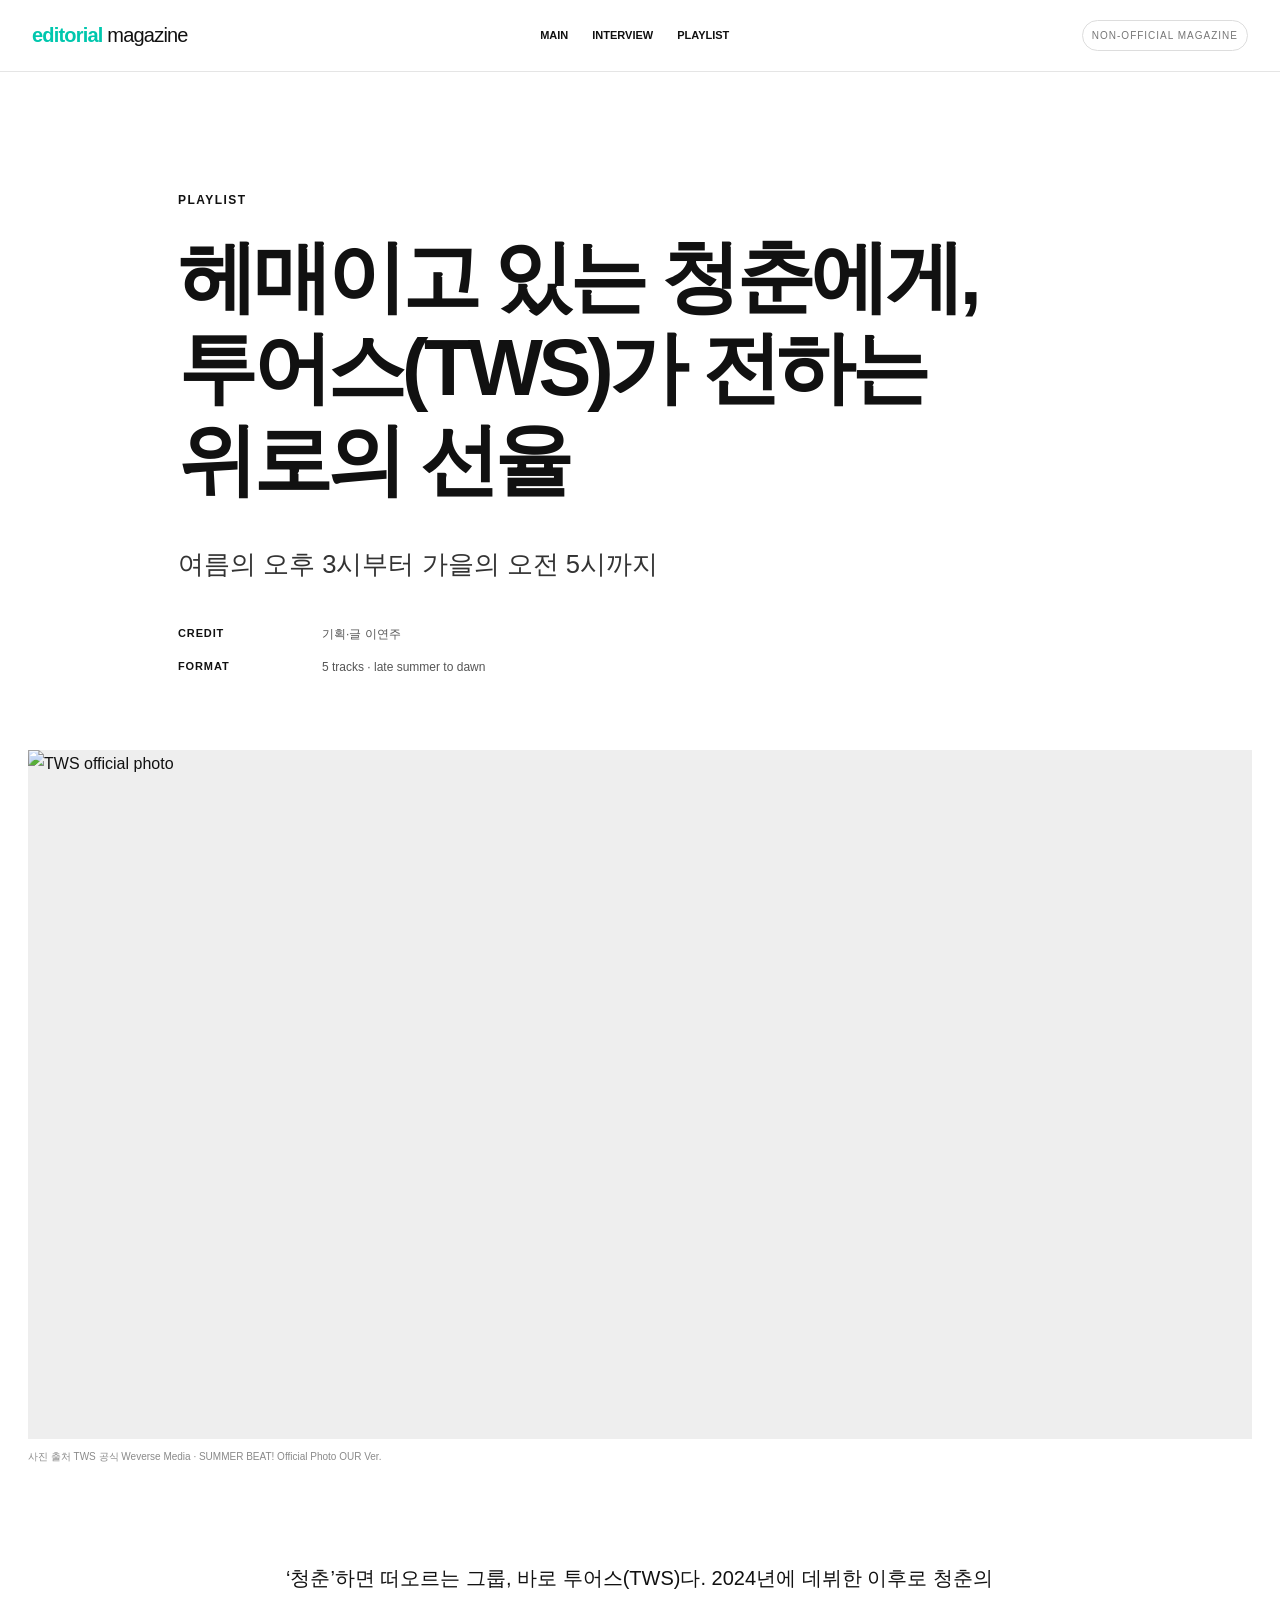
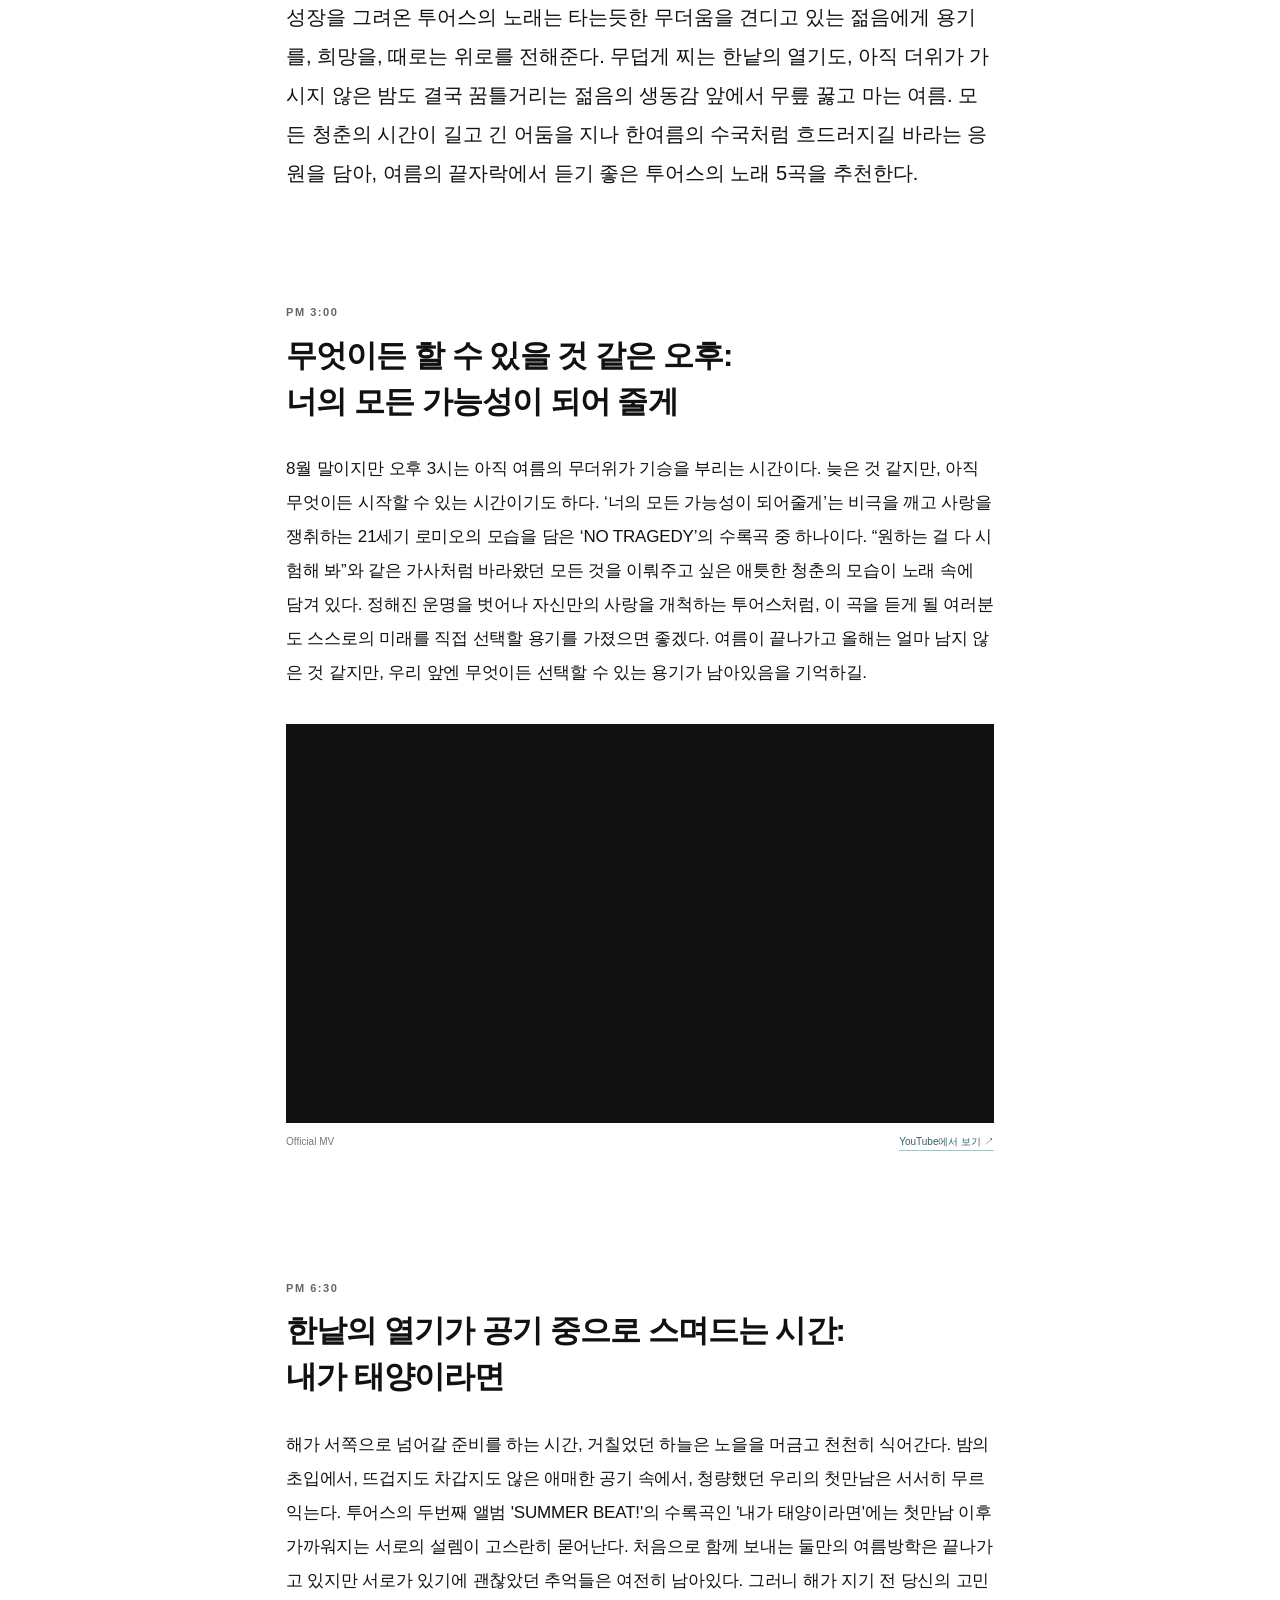
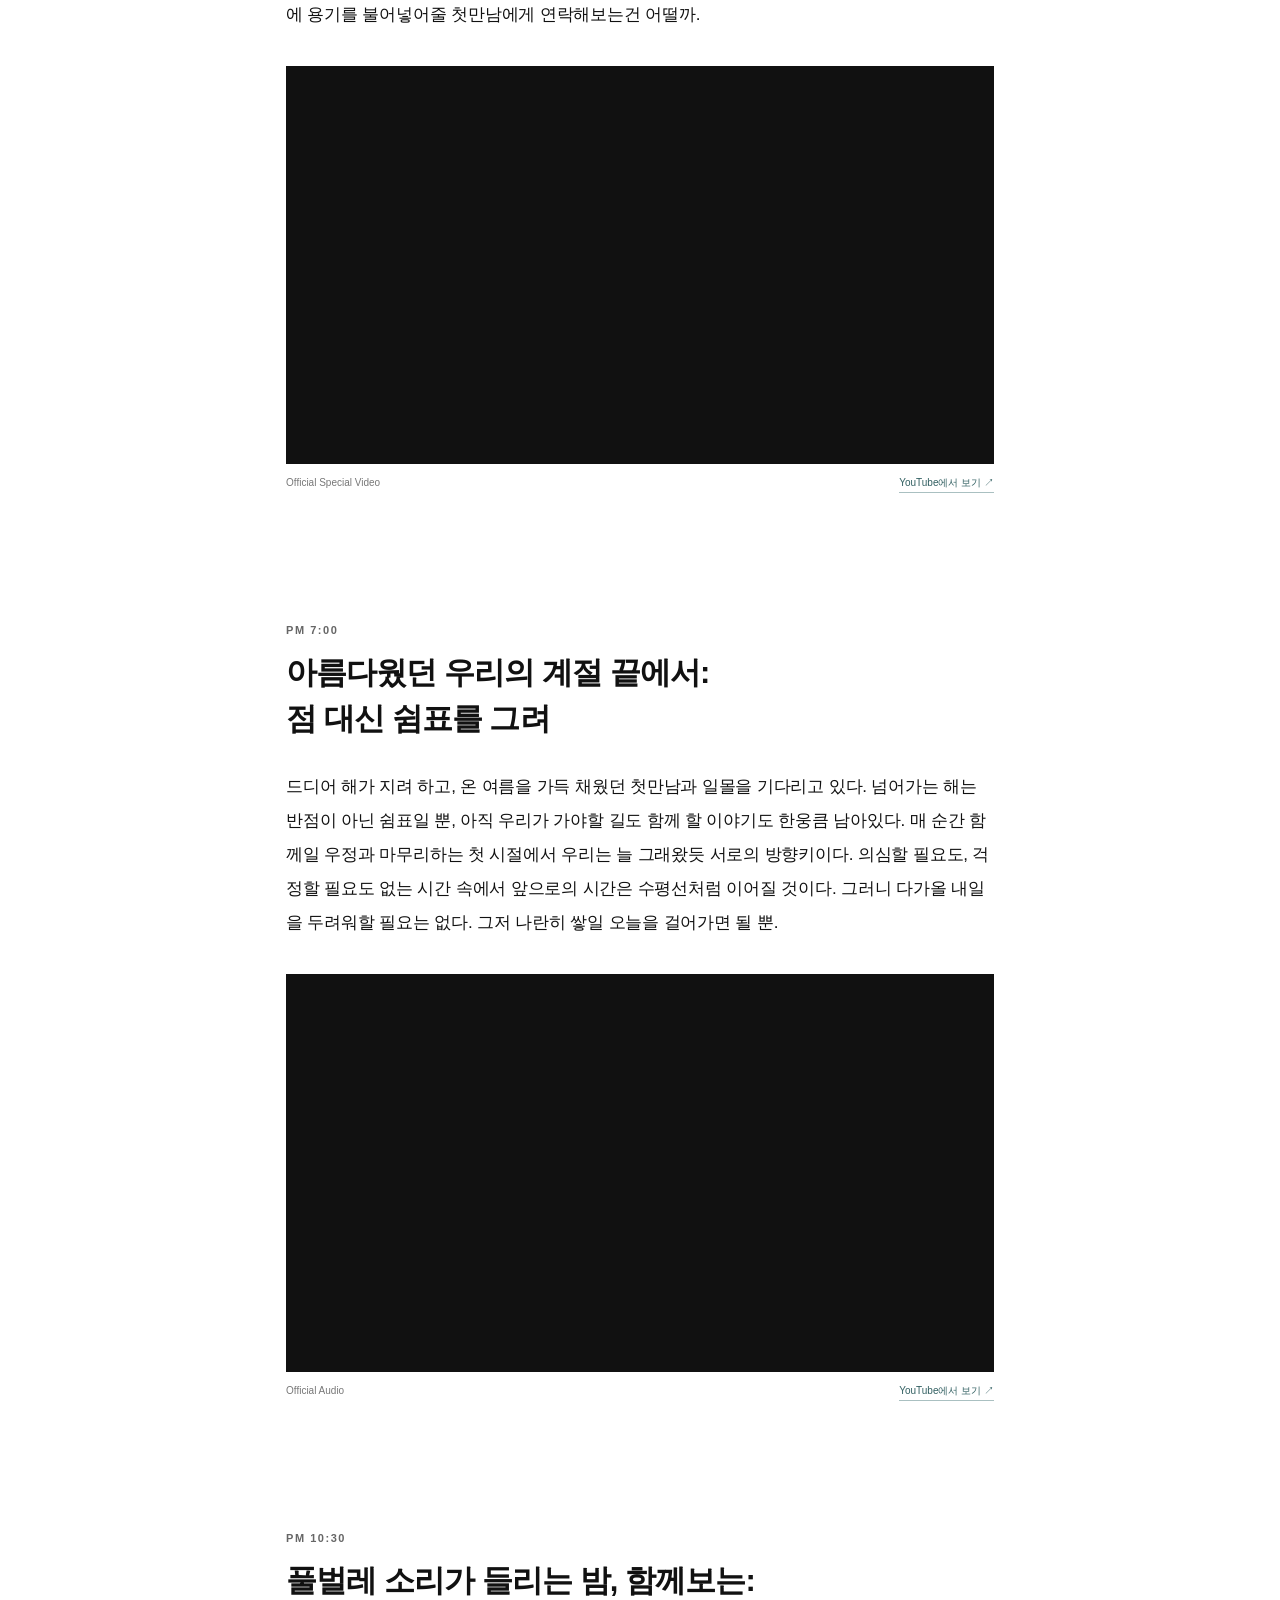
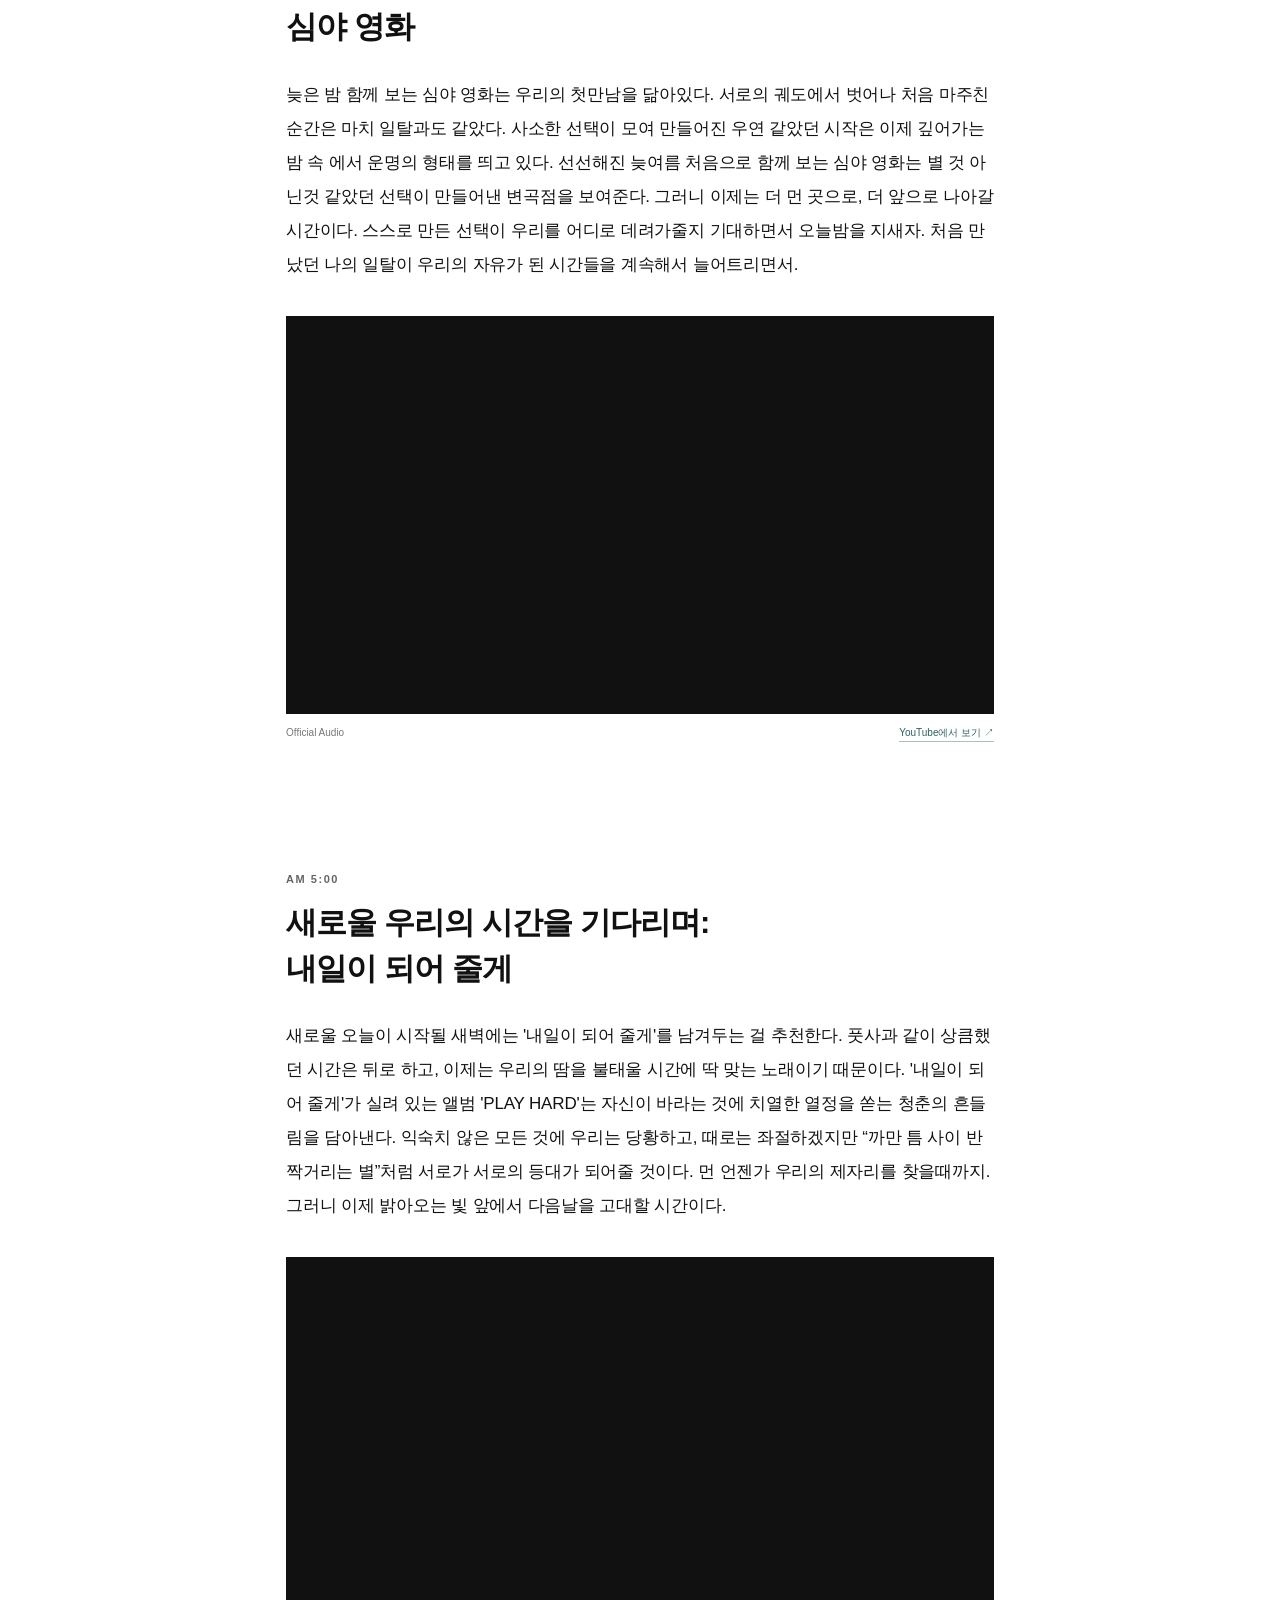
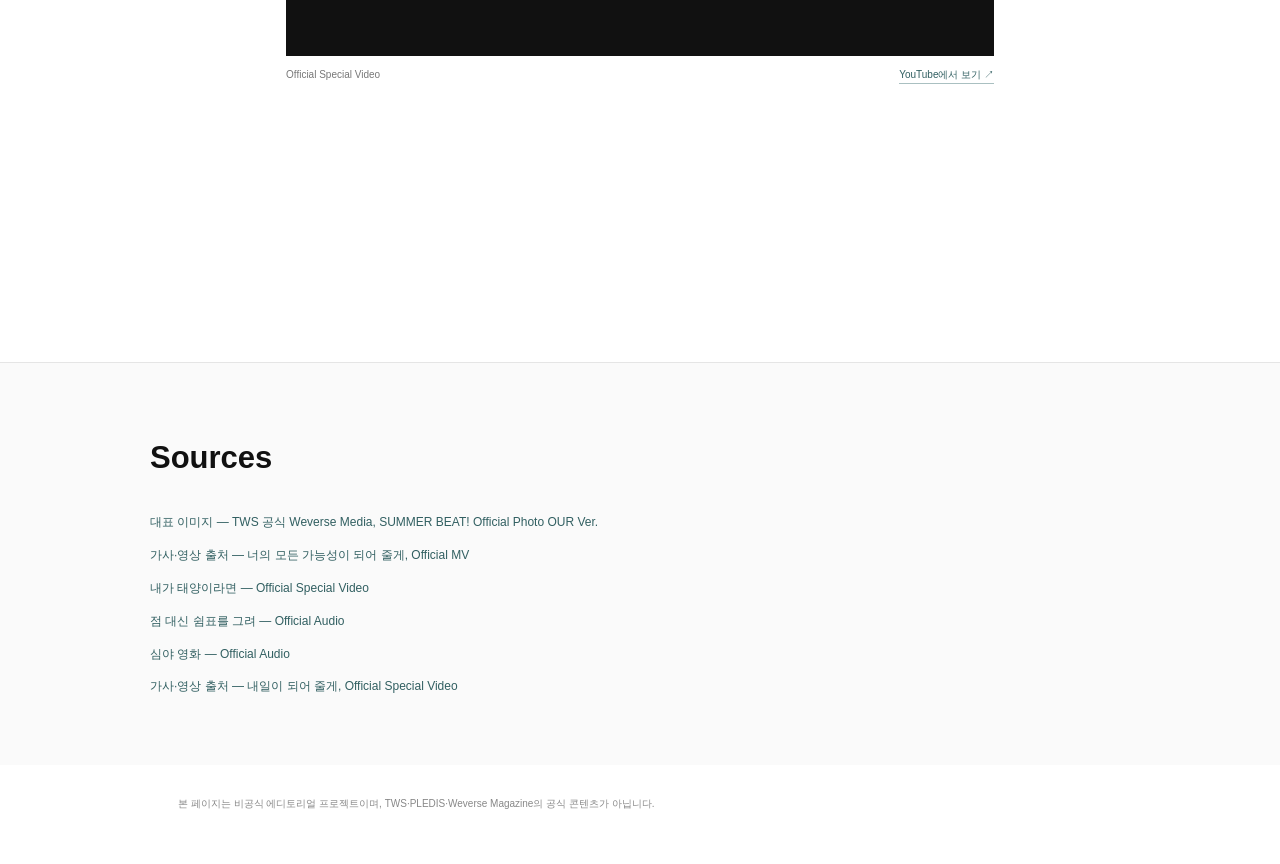
==== commit 40647123: "Remove portfolio wording from TWS page" ====
--- a/tws.html
+++ b/tws.html
@@ -1,6 +1,6 @@
-<!doctype html><html lang="ko"><head><meta charset="utf-8"><meta name="viewport" content="width=device-width,initial-scale=1"><meta name="robots" content="noindex,nofollow,noarchive,nosnippet,noimageindex"><meta name="googlebot" content="noindex,nofollow,noarchive,nosnippet,noimageindex"><meta name="bingbot" content="noindex,nofollow,noarchive,nosnippet,noimageindex"><title>헤매이고 있는 청춘에게, 투어스(TWS)가 전하는 위로의 선율</title><link rel="stylesheet" href="style.css"></head><body>
+<!doctype html><html lang="ko"><head><meta charset="utf-8"><meta name="viewport" content="width=device-width,initial-scale=1"><meta http-equiv="Cache-Control" content="no-cache, no-store, must-revalidate"><meta name="robots" content="noindex,nofollow,noarchive,nosnippet,noimageindex"><meta name="googlebot" content="noindex,nofollow,noarchive,nosnippet,noimageindex"><meta name="bingbot" content="noindex,nofollow,noarchive,nosnippet,noimageindex"><title>헤매이고 있는 청춘에게, 투어스(TWS)가 전하는 위로의 선율</title><link rel="stylesheet" href="style.css?v=4"></head><body>
 <header class="masthead"><div class="masthead-inner"><a class="wordmark" href="index.html"><span class="editorial-mark">editorial</span> <span>magazine</span></a><nav class="mainnav"><a href="index.html">MAIN</a><a href="yunjin.html">INTERVIEW</a><a href="tws.html">PLAYLIST</a></nav><div class="portfolio-badge">NON-OFFICIAL MAGAZINE</div></div></header>
-<section class="article-head"><div class="category">PLAYLIST</div><h1>헤매이고 있는 청춘에게,<br>투어스(TWS)가 전하는 위로의 선율</h1><p class="subtitle">여름의 오후 3시부터 가을의 오전 5시까지</p><div class="head-meta"><strong>CREDIT</strong><span>기획·글 이연주 · 채용 포트폴리오용 비공식 에디토리얼</span><strong>FORMAT</strong><span>5 tracks · late summer to dawn</span></div></section>
+<section class="article-head"><div class="category">PLAYLIST</div><h1>헤매이고 있는 청춘에게,<br>투어스(TWS)가 전하는 위로의 선율</h1><p class="subtitle">여름의 오후 3시부터 가을의 오전 5시까지</p><div class="head-meta"><strong>CREDIT</strong><span>기획·글 이연주</span><strong>FORMAT</strong><span>5 tracks · late summer to dawn</span></div></section>
 <div class="hero-media"><img src="https://phinf.wevpstatic.net/MjAyNDA2MTZfMTI0/MDAxNzE4NDY2NjE3NzQw.Wflbw76OBENjerhIDh6gduuAJlvAWFy3qq99vYqYKegg.JlgVI_iIkbXLUSPkg-gVP1iePDl4xO8GggGUnjBhTxsg.JPEG/462218ff-617a-46f8-9b17-9e901371a6cd.jpeg?type=w1414" alt="TWS official photo"></div><div class="media-credit">사진 출처 TWS 공식 Weverse Media · SUMMER BEAT! Official Photo OUR Ver.</div>
 <main class="article-body"><p class="lead">‘청춘’하면 떠오르는 그룹, 바로 투어스(TWS)다. 2024년에 데뷔한 이후로 청춘의 성장을 그려온 투어스의 노래는 타는듯한 무더움을 견디고 있는 젊음에게 용기를, 희망을, 때로는 위로를 전해준다. 무덥게 찌는 한낱의 열기도, 아직 더위가 가시지 않은 밤도 결국 꿈틀거리는 젊음의 생동감 앞에서 무릎 꿇고 마는 여름. 모든 청춘의 시간이 길고 긴 어둠을 지나 한여름의 수국처럼 흐드러지길 바라는 응원을 담아, 여름의 끝자락에서 듣기 좋은 투어스의 노래 5곡을 추천한다.</p>
 <section class="track"><div class="time">PM 3:00</div><h2 class="track-title">무엇이든 할 수 있을 것 같은 오후:<br>너의 모든 가능성이 되어 줄게</h2><p class="track-copy">8월 말이지만 오후 3시는 아직 여름의 무더위가 기승을 부리는 시간이다. 늦은 것 같지만, 아직 무엇이든 시작할 수 있는 시간이기도 하다. ‘너의 모든 가능성이 되어줄게’는 비극을 깨고 사랑을 쟁취하는 21세기 로미오의 모습을 담은 ‘NO TRAGEDY’의 수록곡 중 하나이다. “원하는 걸 다 시험해 봐”와 같은 가사처럼 바라왔던 모든 것을 이뤄주고 싶은 애틋한 청춘의 모습이 노래 속에 담겨 있다. 정해진 운명을 벗어나 자신만의 사랑을 개척하는 투어스처럼, 이 곡을 듣게 될 여러분도 스스로의 미래를 직접 선택할 용기를 가졌으면 좋겠다. 여름이 끝나가고 올해는 얼마 남지 않은 것 같지만, 우리 앞엔 무엇이든 선택할 수 있는 용기가 남아있음을 기억하길.</p><iframe class="video-frame" src="https://www.youtube-nocookie.com/embed/tTi2uZQsmlo" title="너의 모든 가능성이 되어 줄게 Official MV" allow="accelerometer; autoplay; clipboard-write; encrypted-media; gyroscope; picture-in-picture; web-share" allowfullscreen></iframe><div class="video-caption"><span>Official MV</span><a href="https://www.youtube.com/watch?v=tTi2uZQsmlo" target="_blank" rel="noopener">YouTube에서 보기 ↗</a></div></section>
@@ -8,4 +8,4 @@
 <section class="track"><div class="time">PM 7:00</div><h2 class="track-title">아름다웠던 우리의 계절 끝에서:<br>점 대신 쉼표를 그려</h2><p class="track-copy">드디어 해가 지려 하고, 온 여름을 가득 채웠던 첫만남과 일몰을 기다리고 있다. 넘어가는 해는 반점이 아닌 쉼표일 뿐, 아직 우리가 가야할 길도 함께 할 이야기도 한웅큼 남아있다. 매 순간 함께일 우정과 마무리하는 첫 시절에서 우리는 늘 그래왔듯 서로의 방향키이다. 의심할 필요도, 걱정할 필요도 없는 시간 속에서 앞으로의 시간은 수평선처럼 이어질 것이다. 그러니 다가올 내일을 두려워할 필요는 없다. 그저 나란히 쌓일 오늘을 걸어가면 될 뿐.</p><iframe class="video-frame" src="https://www.youtube-nocookie.com/embed/ptlWIjtQ9UY" title="점 대신 쉼표를 그려 Official Audio" allow="accelerometer; autoplay; clipboard-write; encrypted-media; gyroscope; picture-in-picture; web-share" allowfullscreen></iframe><div class="video-caption"><span>Official Audio</span><a href="https://www.youtube.com/watch?v=ptlWIjtQ9UY" target="_blank" rel="noopener">YouTube에서 보기 ↗</a></div></section>
 <section class="track"><div class="time">PM 10:30</div><h2 class="track-title">풀벌레 소리가 들리는 밤, 함께보는:<br>심야 영화</h2><p class="track-copy">늦은 밤 함께 보는 심야 영화는 우리의 첫만남을 닮아있다. 서로의 궤도에서 벗어나 처음 마주친 순간은 마치 일탈과도 같았다. 사소한 선택이 모여 만들어진 우연 같았던 시작은 이제 깊어가는 밤 속 에서 운명의 형태를 띄고 있다. 선선해진 늦여름 처음으로 함께 보는 심야 영화는 별 것 아닌것 같았던 선택이 만들어낸 변곡점을 보여준다. 그러니 이제는 더 먼 곳으로, 더 앞으로 나아갈 시간이다. 스스로 만든 선택이 우리를 어디로 데려가줄지 기대하면서 오늘밤을 지새자. 처음 만났던 나의 일탈이 우리의 자유가 된 시간들을 계속해서 늘어트리면서.</p><iframe class="video-frame" src="https://www.youtube-nocookie.com/embed/Ytnsx8qxDiM" title="심야 영화 Official Audio" allow="accelerometer; autoplay; clipboard-write; encrypted-media; gyroscope; picture-in-picture; web-share" allowfullscreen></iframe><div class="video-caption"><span>Official Audio</span><a href="https://www.youtube.com/watch?v=Ytnsx8qxDiM" target="_blank" rel="noopener">YouTube에서 보기 ↗</a></div></section>
 <section class="track"><div class="time">AM 5:00</div><h2 class="track-title">새로울 우리의 시간을 기다리며:<br>내일이 되어 줄게</h2><p class="track-copy">새로울 오늘이 시작될 새벽에는 '내일이 되어 줄게'를 남겨두는 걸 추천한다. 풋사과 같이 상큼했던 시간은 뒤로 하고, 이제는 우리의 땀을 불태울 시간에 딱 맞는 노래이기 때문이다. '내일이 되어 줄게'가 실려 있는 앨범 'PLAY HARD'는 자신이 바라는 것에 치열한 열정을 쏟는 청춘의 흔들림을 담아낸다. 익숙치 않은 모든 것에 우리는 당황하고, 때로는 좌절하겠지만 “까만 틈 사이 반짝거리는 별”처럼 서로가 서로의 등대가 되어줄 것이다. 먼 언젠가 우리의 제자리를 찾을때까지. 그러니 이제 밝아오는 빛 앞에서 다음날을 고대할 시간이다.</p><iframe class="video-frame" src="https://www.youtube-nocookie.com/embed/2Rj5ila0eCg" title="내일이 되어 줄게 Special Video" allow="accelerometer; autoplay; clipboard-write; encrypted-media; gyroscope; picture-in-picture; web-share" allowfullscreen></iframe><div class="video-caption"><span>Official Special Video</span><a href="https://www.youtube.com/watch?v=2Rj5ila0eCg" target="_blank" rel="noopener">YouTube에서 보기 ↗</a></div></section></main>
-<section class="sources" id="sources"><div class="sources-inner"><h2>Sources</h2><div class="source-list"><a href="https://weverse.io/tws/media/3-167620019?hl=ko" target="_blank" rel="noopener">대표 이미지 — TWS 공식 Weverse Media, SUMMER BEAT! Official Photo OUR Ver.</a><a href="https://www.youtube.com/watch?v=tTi2uZQsmlo" target="_blank" rel="noopener">가사·영상 출처 — 너의 모든 가능성이 되어 줄게, Official MV</a><a href="https://www.youtube.com/watch?v=IILU2TXNuV4" target="_blank" rel="noopener">내가 태양이라면 — Official Special Video</a><a href="https://www.youtube.com/watch?v=ptlWIjtQ9UY" target="_blank" rel="noopener">점 대신 쉼표를 그려 — Official Audio</a><a href="https://www.youtube.com/watch?v=Ytnsx8qxDiM" target="_blank" rel="noopener">심야 영화 — Official Audio</a><a href="https://www.youtube.com/watch?v=2Rj5ila0eCg" target="_blank" rel="noopener">가사·영상 출처 — 내일이 되어 줄게, Official Special Video</a></div></div></section><div class="disclaimer">본 페이지는 채용 포트폴리오용 비공식 에디토리얼 프로젝트이며, TWS·PLEDIS·Weverse Magazine의 공식 콘텐츠가 아닙니다.</div></body></html>+<section class="sources" id="sources"><div class="sources-inner"><h2>Sources</h2><div class="source-list"><a href="https://weverse.io/tws/media/3-167620019?hl=ko" target="_blank" rel="noopener">대표 이미지 — TWS 공식 Weverse Media, SUMMER BEAT! Official Photo OUR Ver.</a><a href="https://www.youtube.com/watch?v=tTi2uZQsmlo" target="_blank" rel="noopener">가사·영상 출처 — 너의 모든 가능성이 되어 줄게, Official MV</a><a href="https://www.youtube.com/watch?v=IILU2TXNuV4" target="_blank" rel="noopener">내가 태양이라면 — Official Special Video</a><a href="https://www.youtube.com/watch?v=ptlWIjtQ9UY" target="_blank" rel="noopener">점 대신 쉼표를 그려 — Official Audio</a><a href="https://www.youtube.com/watch?v=Ytnsx8qxDiM" target="_blank" rel="noopener">심야 영화 — Official Audio</a><a href="https://www.youtube.com/watch?v=2Rj5ila0eCg" target="_blank" rel="noopener">가사·영상 출처 — 내일이 되어 줄게, Official Special Video</a></div></div></section><div class="disclaimer">본 페이지는 비공식 에디토리얼 프로젝트이며, TWS·PLEDIS·Weverse Magazine의 공식 콘텐츠가 아닙니다.</div></body></html>
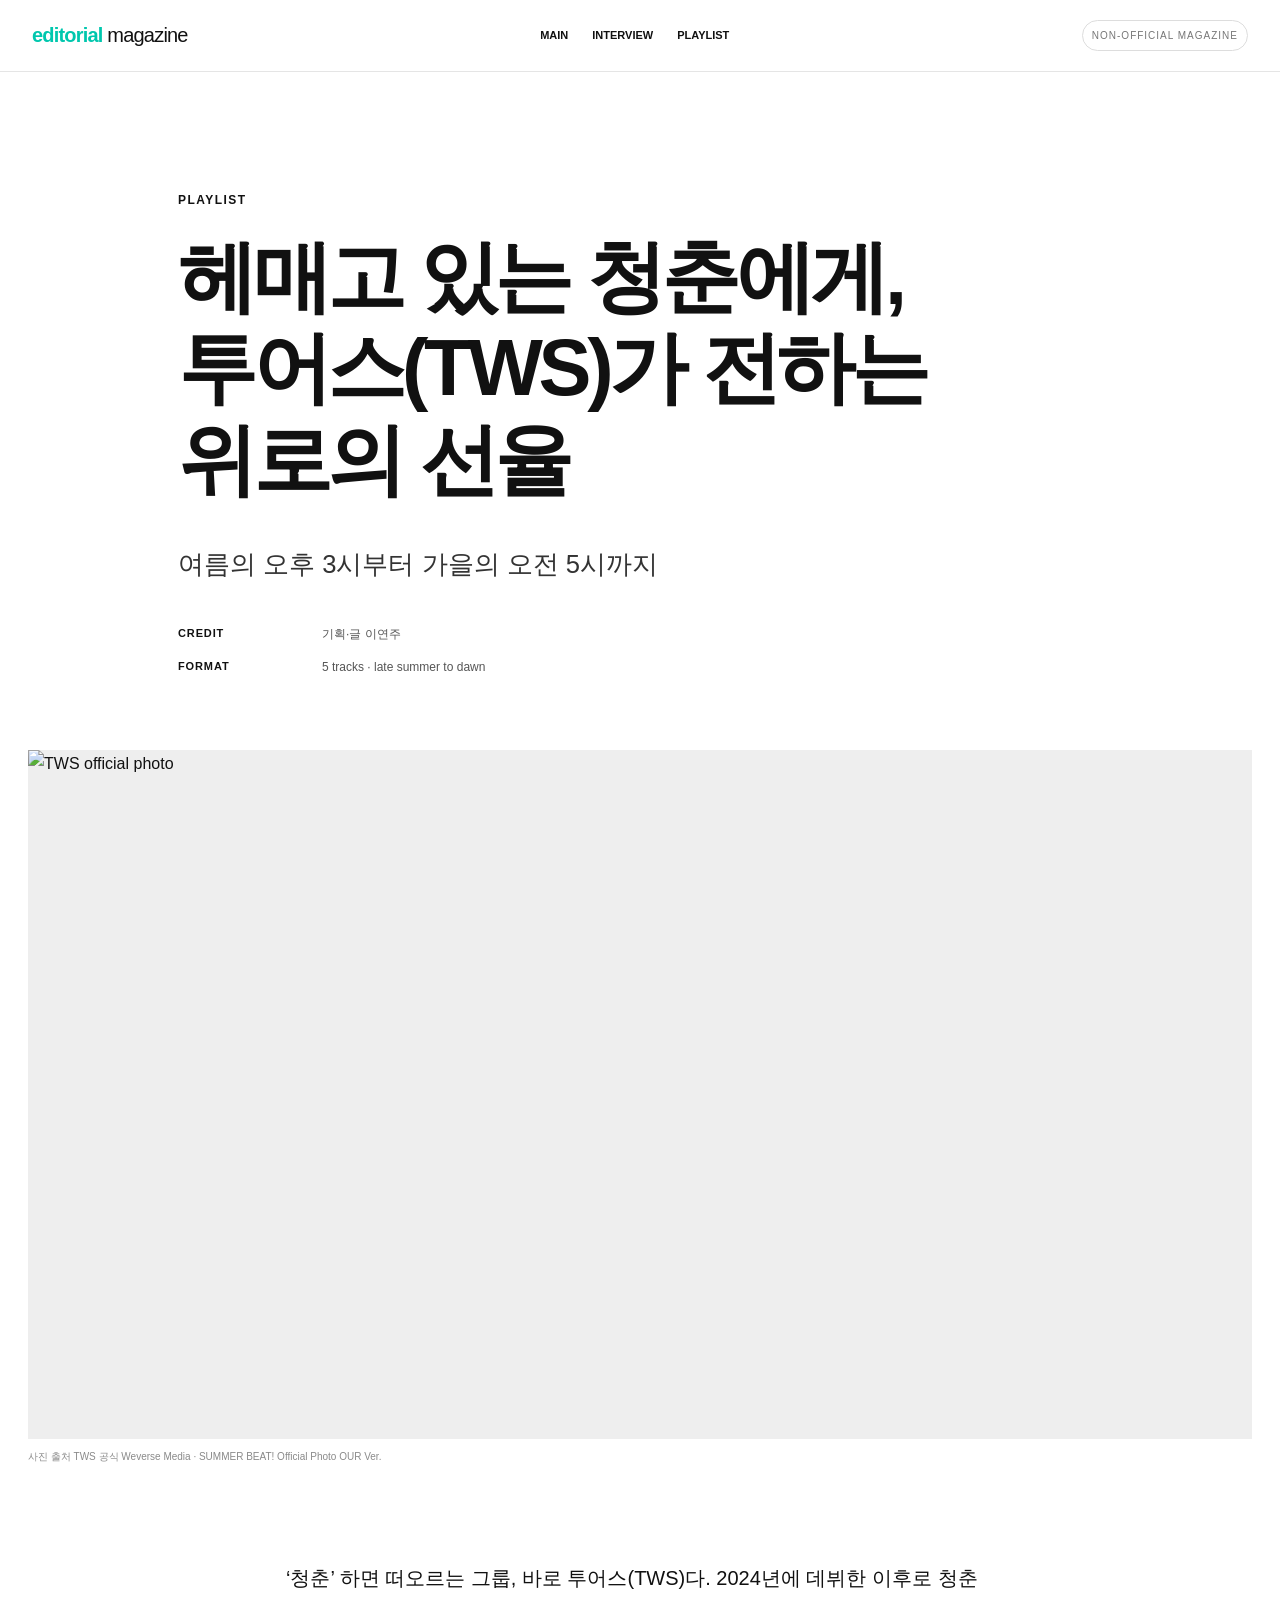
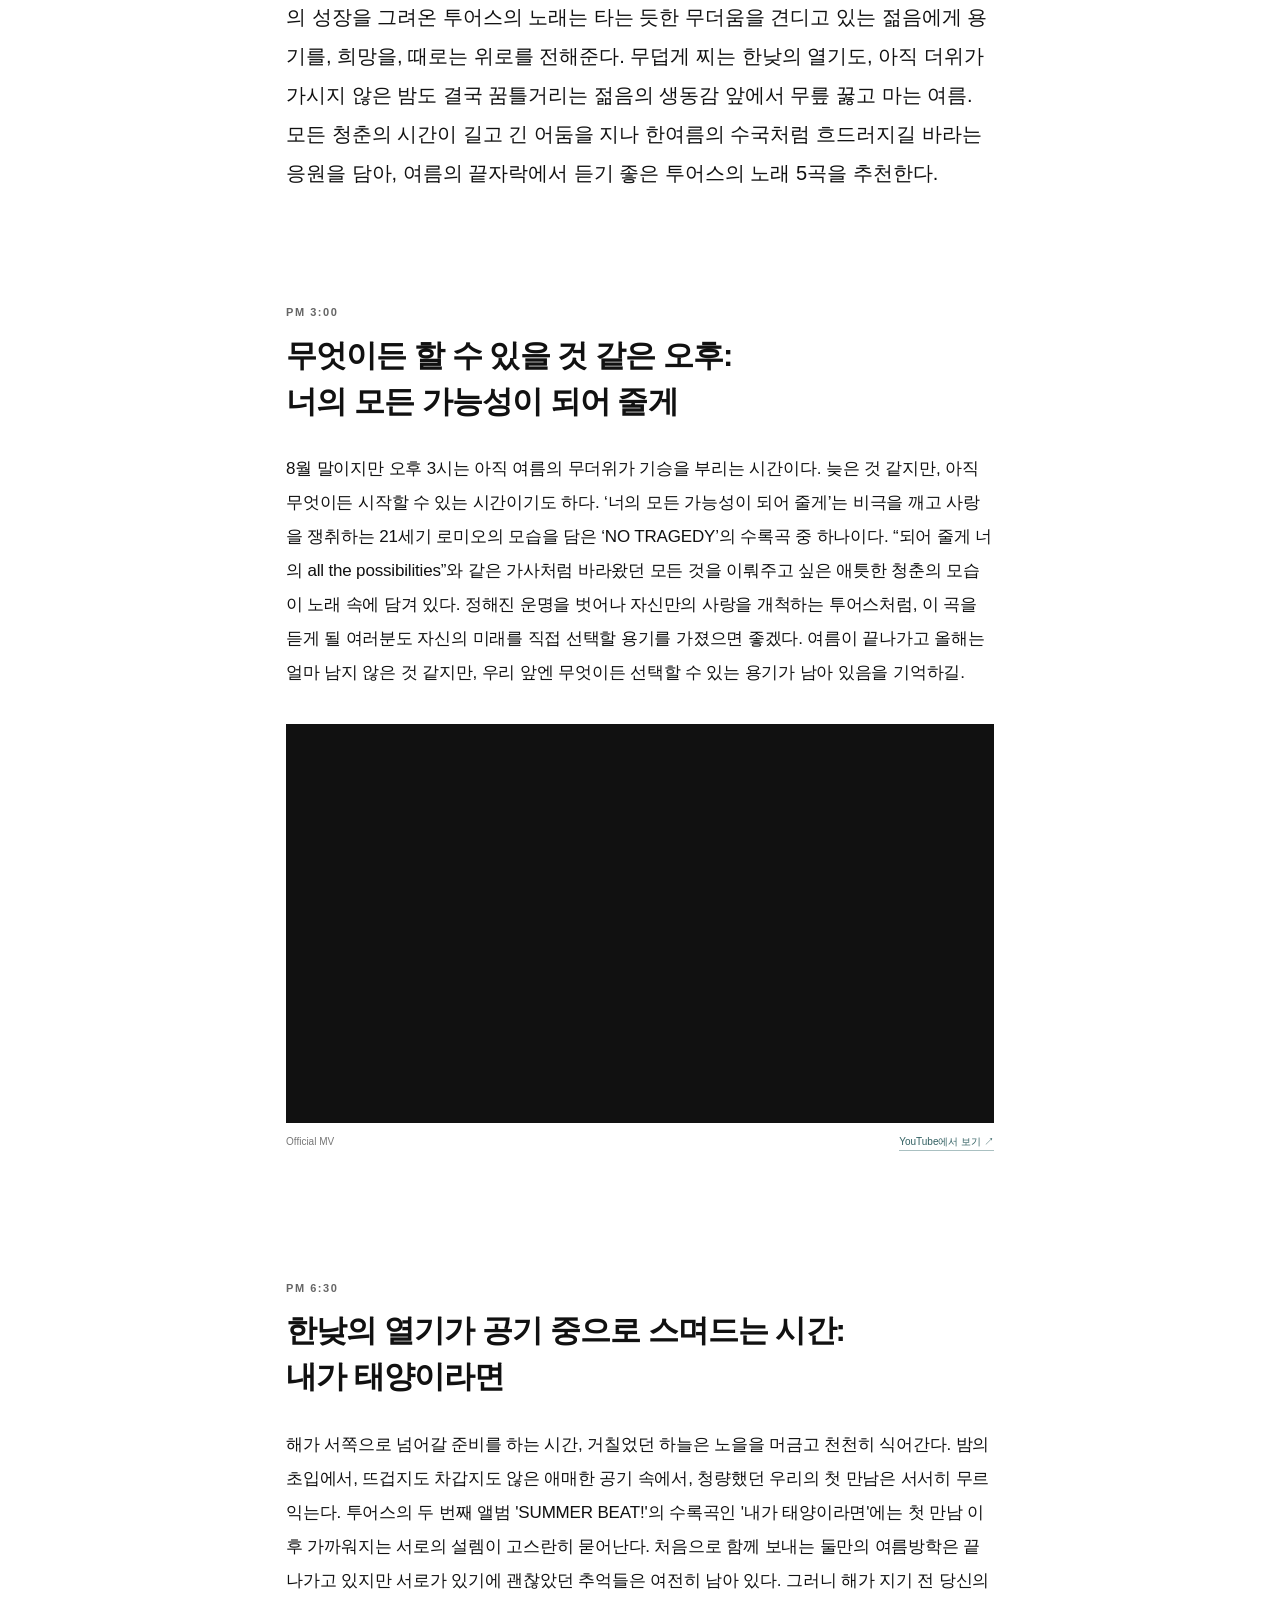
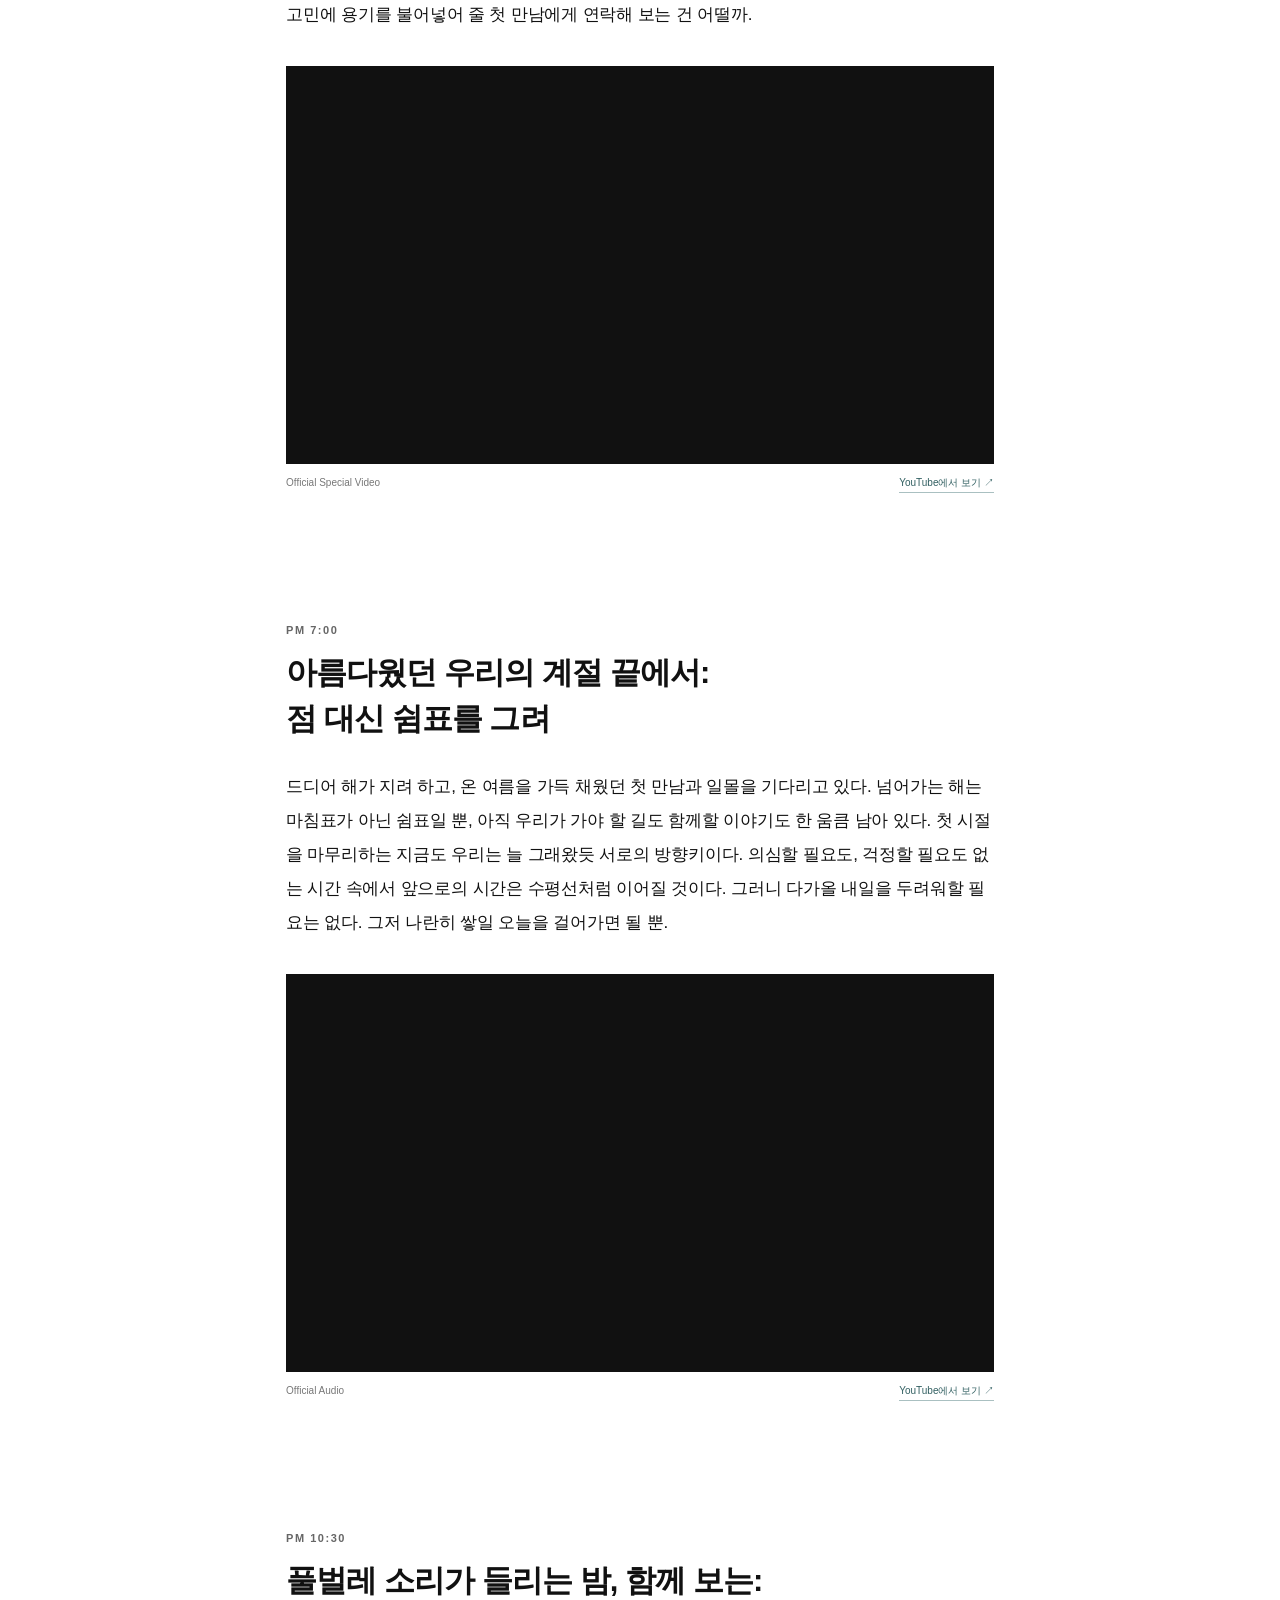
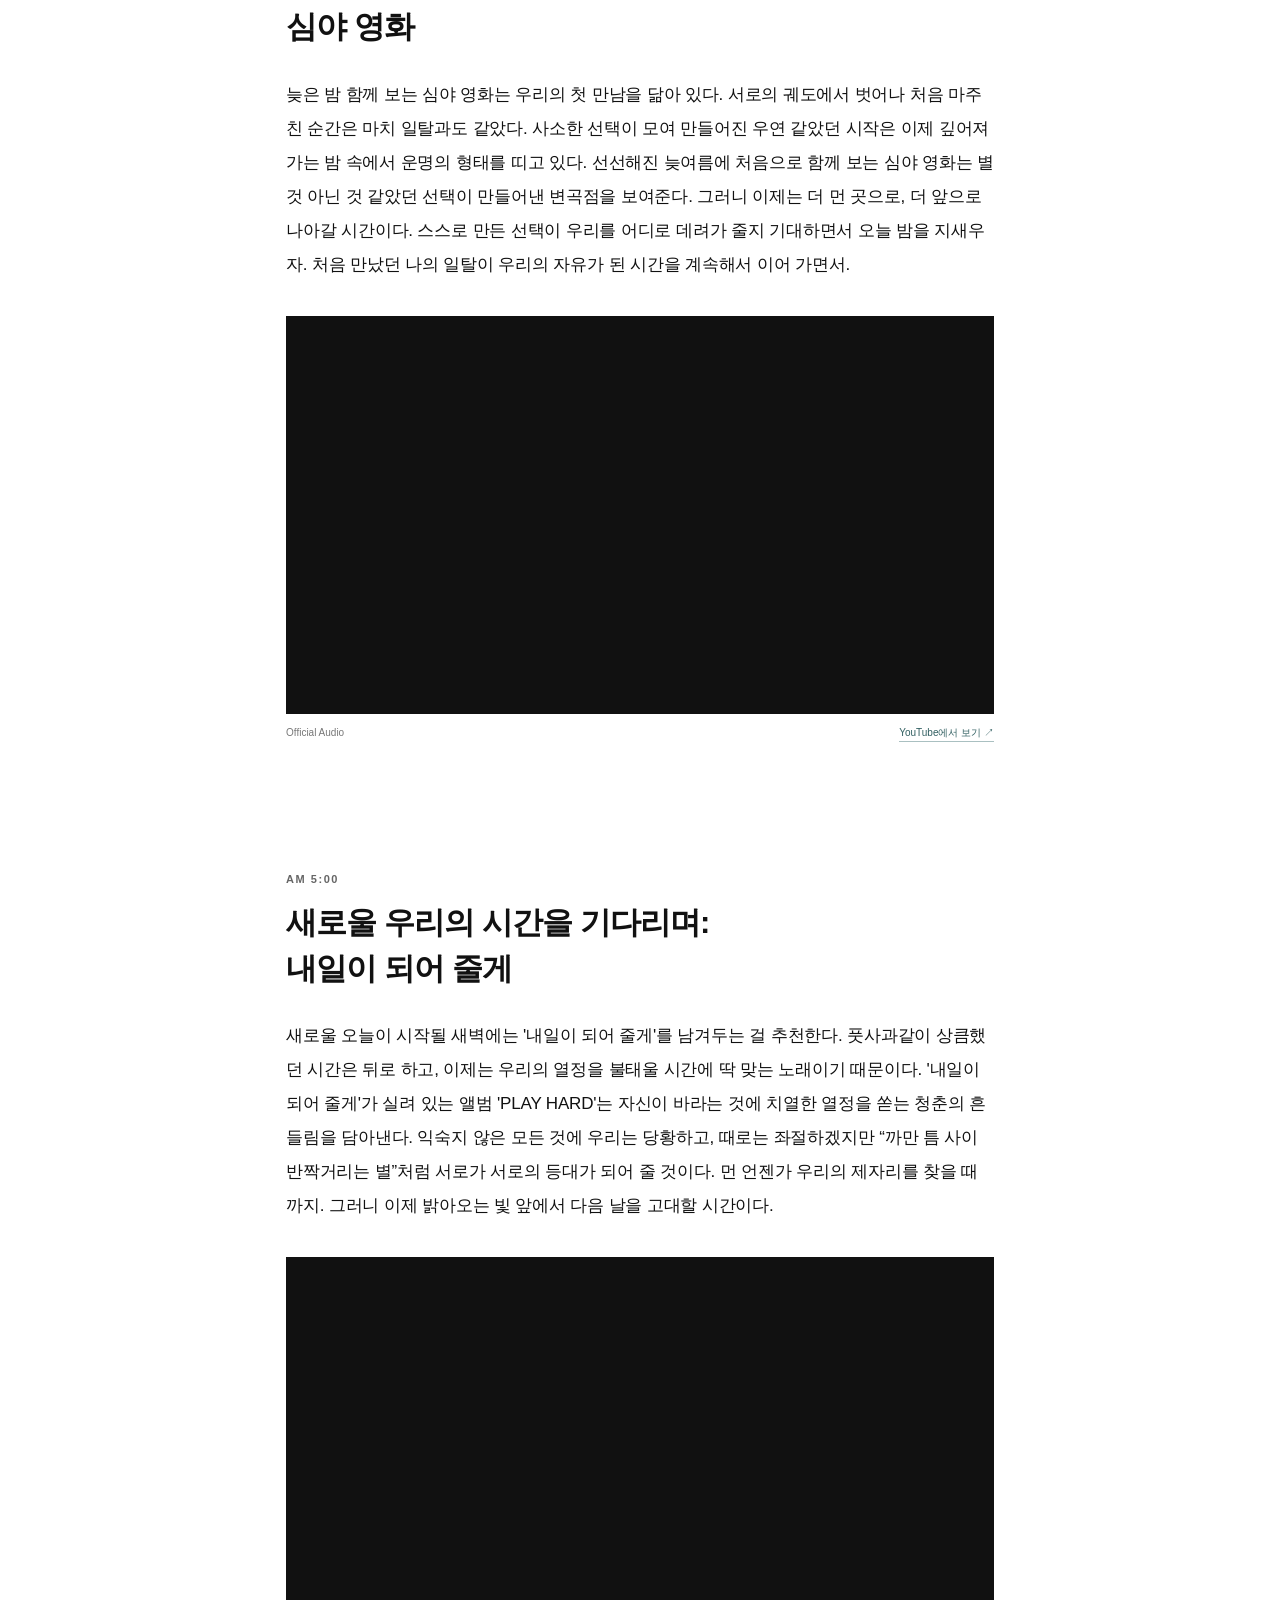
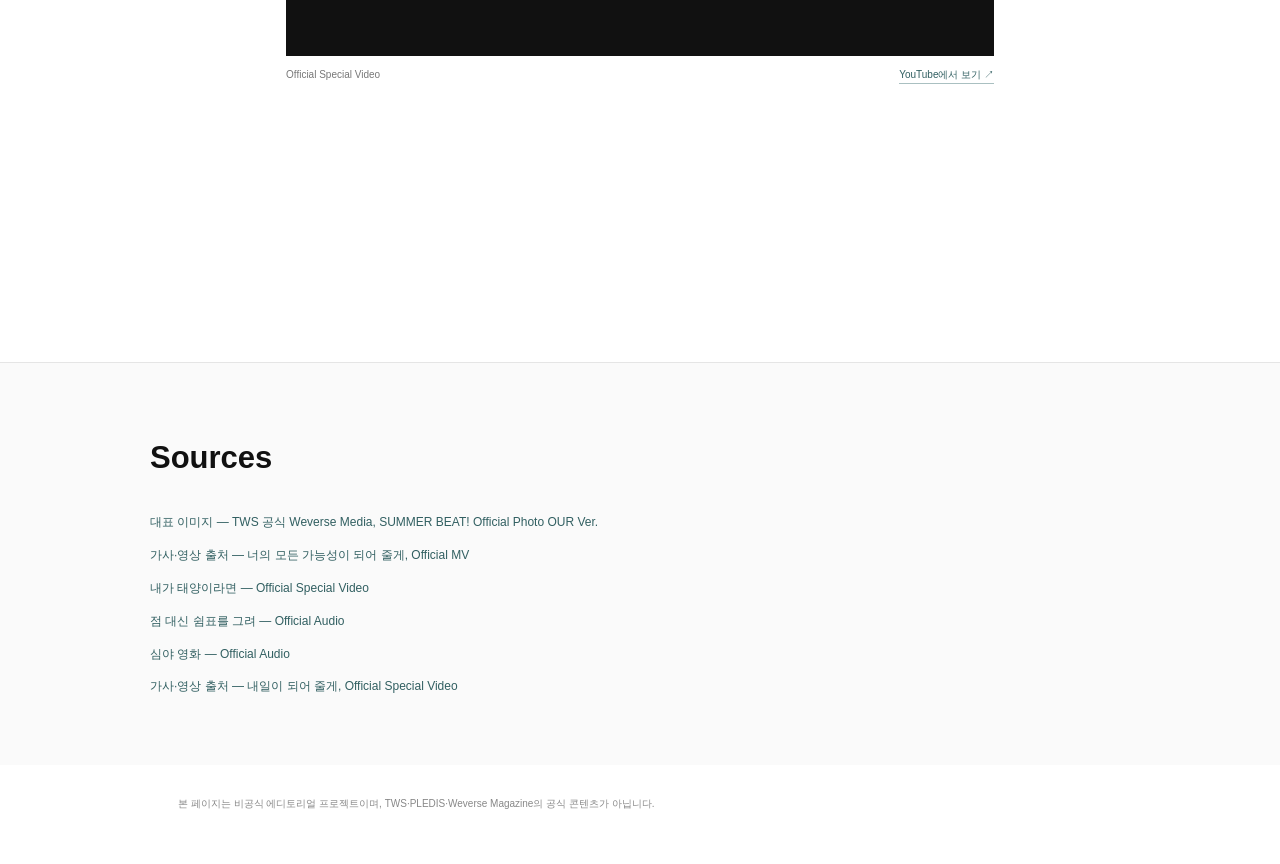
==== commit 6dc932e7: "Update playlist article copy only" ====
--- a/tws.html
+++ b/tws.html
@@ -1,11 +1,11 @@
-<!doctype html><html lang="ko"><head><meta charset="utf-8"><meta name="viewport" content="width=device-width,initial-scale=1"><meta http-equiv="Cache-Control" content="no-cache, no-store, must-revalidate"><meta name="robots" content="noindex,nofollow,noarchive,nosnippet,noimageindex"><meta name="googlebot" content="noindex,nofollow,noarchive,nosnippet,noimageindex"><meta name="bingbot" content="noindex,nofollow,noarchive,nosnippet,noimageindex"><title>헤매이고 있는 청춘에게, 투어스(TWS)가 전하는 위로의 선율</title><link rel="stylesheet" href="style.css?v=4"></head><body>
+<!doctype html><html lang="ko"><head><meta charset="utf-8"><meta name="viewport" content="width=device-width,initial-scale=1"><meta http-equiv="Cache-Control" content="no-cache, no-store, must-revalidate"><meta name="robots" content="noindex,nofollow,noarchive,nosnippet,noimageindex"><meta name="googlebot" content="noindex,nofollow,noarchive,nosnippet,noimageindex"><meta name="bingbot" content="noindex,nofollow,noarchive,nosnippet,noimageindex"><title>헤매고 있는 청춘에게, 투어스(TWS)가 전하는 위로의 선율</title><link rel="stylesheet" href="style.css?v=4"></head><body>
 <header class="masthead"><div class="masthead-inner"><a class="wordmark" href="index.html"><span class="editorial-mark">editorial</span> <span>magazine</span></a><nav class="mainnav"><a href="index.html">MAIN</a><a href="yunjin.html">INTERVIEW</a><a href="tws.html">PLAYLIST</a></nav><div class="portfolio-badge">NON-OFFICIAL MAGAZINE</div></div></header>
-<section class="article-head"><div class="category">PLAYLIST</div><h1>헤매이고 있는 청춘에게,<br>투어스(TWS)가 전하는 위로의 선율</h1><p class="subtitle">여름의 오후 3시부터 가을의 오전 5시까지</p><div class="head-meta"><strong>CREDIT</strong><span>기획·글 이연주</span><strong>FORMAT</strong><span>5 tracks · late summer to dawn</span></div></section>
+<section class="article-head"><div class="category">PLAYLIST</div><h1>헤매고 있는 청춘에게,<br>투어스(TWS)가 전하는 위로의 선율</h1><p class="subtitle">여름의 오후 3시부터 가을의 오전 5시까지</p><div class="head-meta"><strong>CREDIT</strong><span>기획·글 이연주</span><strong>FORMAT</strong><span>5 tracks · late summer to dawn</span></div></section>
 <div class="hero-media"><img src="https://phinf.wevpstatic.net/MjAyNDA2MTZfMTI0/MDAxNzE4NDY2NjE3NzQw.Wflbw76OBENjerhIDh6gduuAJlvAWFy3qq99vYqYKegg.JlgVI_iIkbXLUSPkg-gVP1iePDl4xO8GggGUnjBhTxsg.JPEG/462218ff-617a-46f8-9b17-9e901371a6cd.jpeg?type=w1414" alt="TWS official photo"></div><div class="media-credit">사진 출처 TWS 공식 Weverse Media · SUMMER BEAT! Official Photo OUR Ver.</div>
-<main class="article-body"><p class="lead">‘청춘’하면 떠오르는 그룹, 바로 투어스(TWS)다. 2024년에 데뷔한 이후로 청춘의 성장을 그려온 투어스의 노래는 타는듯한 무더움을 견디고 있는 젊음에게 용기를, 희망을, 때로는 위로를 전해준다. 무덥게 찌는 한낱의 열기도, 아직 더위가 가시지 않은 밤도 결국 꿈틀거리는 젊음의 생동감 앞에서 무릎 꿇고 마는 여름. 모든 청춘의 시간이 길고 긴 어둠을 지나 한여름의 수국처럼 흐드러지길 바라는 응원을 담아, 여름의 끝자락에서 듣기 좋은 투어스의 노래 5곡을 추천한다.</p>
-<section class="track"><div class="time">PM 3:00</div><h2 class="track-title">무엇이든 할 수 있을 것 같은 오후:<br>너의 모든 가능성이 되어 줄게</h2><p class="track-copy">8월 말이지만 오후 3시는 아직 여름의 무더위가 기승을 부리는 시간이다. 늦은 것 같지만, 아직 무엇이든 시작할 수 있는 시간이기도 하다. ‘너의 모든 가능성이 되어줄게’는 비극을 깨고 사랑을 쟁취하는 21세기 로미오의 모습을 담은 ‘NO TRAGEDY’의 수록곡 중 하나이다. “원하는 걸 다 시험해 봐”와 같은 가사처럼 바라왔던 모든 것을 이뤄주고 싶은 애틋한 청춘의 모습이 노래 속에 담겨 있다. 정해진 운명을 벗어나 자신만의 사랑을 개척하는 투어스처럼, 이 곡을 듣게 될 여러분도 스스로의 미래를 직접 선택할 용기를 가졌으면 좋겠다. 여름이 끝나가고 올해는 얼마 남지 않은 것 같지만, 우리 앞엔 무엇이든 선택할 수 있는 용기가 남아있음을 기억하길.</p><iframe class="video-frame" src="https://www.youtube-nocookie.com/embed/tTi2uZQsmlo" title="너의 모든 가능성이 되어 줄게 Official MV" allow="accelerometer; autoplay; clipboard-write; encrypted-media; gyroscope; picture-in-picture; web-share" allowfullscreen></iframe><div class="video-caption"><span>Official MV</span><a href="https://www.youtube.com/watch?v=tTi2uZQsmlo" target="_blank" rel="noopener">YouTube에서 보기 ↗</a></div></section>
-<section class="track"><div class="time">PM 6:30</div><h2 class="track-title">한낱의 열기가 공기 중으로 스며드는 시간:<br>내가 태양이라면</h2><p class="track-copy">해가 서쪽으로 넘어갈 준비를 하는 시간, 거칠었던 하늘은 노을을 머금고 천천히 식어간다. 밤의 초입에서, 뜨겁지도 차갑지도 않은 애매한 공기 속에서, 청량했던 우리의 첫만남은 서서히 무르익는다. 투어스의 두번째 앨범 'SUMMER BEAT!'의 수록곡인 '내가 태양이라면'에는 첫만남 이후 가까워지는 서로의 설렘이 고스란히 묻어난다. 처음으로 함께 보내는 둘만의 여름방학은 끝나가고 있지만 서로가 있기에 괜찮았던 추억들은 여전히 남아있다. 그러니 해가 지기 전 당신의 고민에 용기를 불어넣어줄 첫만남에게 연락해보는건 어떨까.</p><iframe class="video-frame" src="https://www.youtube-nocookie.com/embed/IILU2TXNuV4" title="내가 태양이라면 Special Video" allow="accelerometer; autoplay; clipboard-write; encrypted-media; gyroscope; picture-in-picture; web-share" allowfullscreen></iframe><div class="video-caption"><span>Official Special Video</span><a href="https://www.youtube.com/watch?v=IILU2TXNuV4" target="_blank" rel="noopener">YouTube에서 보기 ↗</a></div></section>
-<section class="track"><div class="time">PM 7:00</div><h2 class="track-title">아름다웠던 우리의 계절 끝에서:<br>점 대신 쉼표를 그려</h2><p class="track-copy">드디어 해가 지려 하고, 온 여름을 가득 채웠던 첫만남과 일몰을 기다리고 있다. 넘어가는 해는 반점이 아닌 쉼표일 뿐, 아직 우리가 가야할 길도 함께 할 이야기도 한웅큼 남아있다. 매 순간 함께일 우정과 마무리하는 첫 시절에서 우리는 늘 그래왔듯 서로의 방향키이다. 의심할 필요도, 걱정할 필요도 없는 시간 속에서 앞으로의 시간은 수평선처럼 이어질 것이다. 그러니 다가올 내일을 두려워할 필요는 없다. 그저 나란히 쌓일 오늘을 걸어가면 될 뿐.</p><iframe class="video-frame" src="https://www.youtube-nocookie.com/embed/ptlWIjtQ9UY" title="점 대신 쉼표를 그려 Official Audio" allow="accelerometer; autoplay; clipboard-write; encrypted-media; gyroscope; picture-in-picture; web-share" allowfullscreen></iframe><div class="video-caption"><span>Official Audio</span><a href="https://www.youtube.com/watch?v=ptlWIjtQ9UY" target="_blank" rel="noopener">YouTube에서 보기 ↗</a></div></section>
-<section class="track"><div class="time">PM 10:30</div><h2 class="track-title">풀벌레 소리가 들리는 밤, 함께보는:<br>심야 영화</h2><p class="track-copy">늦은 밤 함께 보는 심야 영화는 우리의 첫만남을 닮아있다. 서로의 궤도에서 벗어나 처음 마주친 순간은 마치 일탈과도 같았다. 사소한 선택이 모여 만들어진 우연 같았던 시작은 이제 깊어가는 밤 속 에서 운명의 형태를 띄고 있다. 선선해진 늦여름 처음으로 함께 보는 심야 영화는 별 것 아닌것 같았던 선택이 만들어낸 변곡점을 보여준다. 그러니 이제는 더 먼 곳으로, 더 앞으로 나아갈 시간이다. 스스로 만든 선택이 우리를 어디로 데려가줄지 기대하면서 오늘밤을 지새자. 처음 만났던 나의 일탈이 우리의 자유가 된 시간들을 계속해서 늘어트리면서.</p><iframe class="video-frame" src="https://www.youtube-nocookie.com/embed/Ytnsx8qxDiM" title="심야 영화 Official Audio" allow="accelerometer; autoplay; clipboard-write; encrypted-media; gyroscope; picture-in-picture; web-share" allowfullscreen></iframe><div class="video-caption"><span>Official Audio</span><a href="https://www.youtube.com/watch?v=Ytnsx8qxDiM" target="_blank" rel="noopener">YouTube에서 보기 ↗</a></div></section>
-<section class="track"><div class="time">AM 5:00</div><h2 class="track-title">새로울 우리의 시간을 기다리며:<br>내일이 되어 줄게</h2><p class="track-copy">새로울 오늘이 시작될 새벽에는 '내일이 되어 줄게'를 남겨두는 걸 추천한다. 풋사과 같이 상큼했던 시간은 뒤로 하고, 이제는 우리의 땀을 불태울 시간에 딱 맞는 노래이기 때문이다. '내일이 되어 줄게'가 실려 있는 앨범 'PLAY HARD'는 자신이 바라는 것에 치열한 열정을 쏟는 청춘의 흔들림을 담아낸다. 익숙치 않은 모든 것에 우리는 당황하고, 때로는 좌절하겠지만 “까만 틈 사이 반짝거리는 별”처럼 서로가 서로의 등대가 되어줄 것이다. 먼 언젠가 우리의 제자리를 찾을때까지. 그러니 이제 밝아오는 빛 앞에서 다음날을 고대할 시간이다.</p><iframe class="video-frame" src="https://www.youtube-nocookie.com/embed/2Rj5ila0eCg" title="내일이 되어 줄게 Special Video" allow="accelerometer; autoplay; clipboard-write; encrypted-media; gyroscope; picture-in-picture; web-share" allowfullscreen></iframe><div class="video-caption"><span>Official Special Video</span><a href="https://www.youtube.com/watch?v=2Rj5ila0eCg" target="_blank" rel="noopener">YouTube에서 보기 ↗</a></div></section></main>
+<main class="article-body"><p class="lead">‘청춘’ 하면 떠오르는 그룹, 바로 투어스(TWS)다. 2024년에 데뷔한 이후로 청춘의 성장을 그려온 투어스의 노래는 타는 듯한 무더움을 견디고 있는 젊음에게 용기를, 희망을, 때로는 위로를 전해준다. 무덥게 찌는 한낮의 열기도, 아직 더위가 가시지 않은 밤도 결국 꿈틀거리는 젊음의 생동감 앞에서 무릎 꿇고 마는 여름. 모든 청춘의 시간이 길고 긴 어둠을 지나 한여름의 수국처럼 흐드러지길 바라는 응원을 담아, 여름의 끝자락에서 듣기 좋은 투어스의 노래 5곡을 추천한다.</p>
+<section class="track"><div class="time">PM 3:00</div><h2 class="track-title">무엇이든 할 수 있을 것 같은 오후:<br>너의 모든 가능성이 되어 줄게</h2><p class="track-copy">8월 말이지만 오후 3시는 아직 여름의 무더위가 기승을 부리는 시간이다. 늦은 것 같지만, 아직 무엇이든 시작할 수 있는 시간이기도 하다. ‘너의 모든 가능성이 되어 줄게’는 비극을 깨고 사랑을 쟁취하는 21세기 로미오의 모습을 담은 ‘NO TRAGEDY’의 수록곡 중 하나이다. “되어 줄게 너의 all the possibilities”와 같은 가사처럼 바라왔던 모든 것을 이뤄주고 싶은 애틋한 청춘의 모습이 노래 속에 담겨 있다. 정해진 운명을 벗어나 자신만의 사랑을 개척하는 투어스처럼, 이 곡을 듣게 될 여러분도 자신의 미래를 직접 선택할 용기를 가졌으면 좋겠다. 여름이 끝나가고 올해는 얼마 남지 않은 것 같지만, 우리 앞엔 무엇이든 선택할 수 있는 용기가 남아 있음을 기억하길.</p><iframe class="video-frame" src="https://www.youtube-nocookie.com/embed/tTi2uZQsmlo" title="너의 모든 가능성이 되어 줄게 Official MV" allow="accelerometer; autoplay; clipboard-write; encrypted-media; gyroscope; picture-in-picture; web-share" allowfullscreen></iframe><div class="video-caption"><span>Official MV</span><a href="https://www.youtube.com/watch?v=tTi2uZQsmlo" target="_blank" rel="noopener">YouTube에서 보기 ↗</a></div></section>
+<section class="track"><div class="time">PM 6:30</div><h2 class="track-title">한낮의 열기가 공기 중으로 스며드는 시간:<br>내가 태양이라면</h2><p class="track-copy">해가 서쪽으로 넘어갈 준비를 하는 시간, 거칠었던 하늘은 노을을 머금고 천천히 식어간다. 밤의 초입에서, 뜨겁지도 차갑지도 않은 애매한 공기 속에서, 청량했던 우리의 첫 만남은 서서히 무르익는다. 투어스의 두 번째 앨범 'SUMMER BEAT!'의 수록곡인 '내가 태양이라면'에는 첫 만남 이후 가까워지는 서로의 설렘이 고스란히 묻어난다. 처음으로 함께 보내는 둘만의 여름방학은 끝나가고 있지만 서로가 있기에 괜찮았던 추억들은 여전히 남아 있다. 그러니 해가 지기 전 당신의 고민에 용기를 불어넣어 줄 첫 만남에게 연락해 보는 건 어떨까.</p><iframe class="video-frame" src="https://www.youtube-nocookie.com/embed/IILU2TXNuV4" title="내가 태양이라면 Special Video" allow="accelerometer; autoplay; clipboard-write; encrypted-media; gyroscope; picture-in-picture; web-share" allowfullscreen></iframe><div class="video-caption"><span>Official Special Video</span><a href="https://www.youtube.com/watch?v=IILU2TXNuV4" target="_blank" rel="noopener">YouTube에서 보기 ↗</a></div></section>
+<section class="track"><div class="time">PM 7:00</div><h2 class="track-title">아름다웠던 우리의 계절 끝에서:<br>점 대신 쉼표를 그려</h2><p class="track-copy">드디어 해가 지려 하고, 온 여름을 가득 채웠던 첫 만남과 일몰을 기다리고 있다. 넘어가는 해는 마침표가 아닌 쉼표일 뿐, 아직 우리가 가야 할 길도 함께할 이야기도 한 움큼 남아 있다. 첫 시절을 마무리하는 지금도 우리는 늘 그래왔듯 서로의 방향키이다. 의심할 필요도, 걱정할 필요도 없는 시간 속에서 앞으로의 시간은 수평선처럼 이어질 것이다. 그러니 다가올 내일을 두려워할 필요는 없다. 그저 나란히 쌓일 오늘을 걸어가면 될 뿐.</p><iframe class="video-frame" src="https://www.youtube-nocookie.com/embed/ptlWIjtQ9UY" title="점 대신 쉼표를 그려 Official Audio" allow="accelerometer; autoplay; clipboard-write; encrypted-media; gyroscope; picture-in-picture; web-share" allowfullscreen></iframe><div class="video-caption"><span>Official Audio</span><a href="https://www.youtube.com/watch?v=ptlWIjtQ9UY" target="_blank" rel="noopener">YouTube에서 보기 ↗</a></div></section>
+<section class="track"><div class="time">PM 10:30</div><h2 class="track-title">풀벌레 소리가 들리는 밤, 함께 보는:<br>심야 영화</h2><p class="track-copy">늦은 밤 함께 보는 심야 영화는 우리의 첫 만남을 닮아 있다. 서로의 궤도에서 벗어나 처음 마주친 순간은 마치 일탈과도 같았다. 사소한 선택이 모여 만들어진 우연 같았던 시작은 이제 깊어져 가는 밤 속에서 운명의 형태를 띠고 있다. 선선해진 늦여름에 처음으로 함께 보는 심야 영화는 별것 아닌 것 같았던 선택이 만들어낸 변곡점을 보여준다. 그러니 이제는 더 먼 곳으로, 더 앞으로 나아갈 시간이다. 스스로 만든 선택이 우리를 어디로 데려가 줄지 기대하면서 오늘 밤을 지새우자. 처음 만났던 나의 일탈이 우리의 자유가 된 시간을 계속해서 이어 가면서.</p><iframe class="video-frame" src="https://www.youtube-nocookie.com/embed/Ytnsx8qxDiM" title="심야 영화 Official Audio" allow="accelerometer; autoplay; clipboard-write; encrypted-media; gyroscope; picture-in-picture; web-share" allowfullscreen></iframe><div class="video-caption"><span>Official Audio</span><a href="https://www.youtube.com/watch?v=Ytnsx8qxDiM" target="_blank" rel="noopener">YouTube에서 보기 ↗</a></div></section>
+<section class="track"><div class="time">AM 5:00</div><h2 class="track-title">새로울 우리의 시간을 기다리며:<br>내일이 되어 줄게</h2><p class="track-copy">새로울 오늘이 시작될 새벽에는 '내일이 되어 줄게'를 남겨두는 걸 추천한다. 풋사과같이 상큼했던 시간은 뒤로 하고, 이제는 우리의 열정을 불태울 시간에 딱 맞는 노래이기 때문이다. '내일이 되어 줄게'가 실려 있는 앨범 'PLAY HARD'는 자신이 바라는 것에 치열한 열정을 쏟는 청춘의 흔들림을 담아낸다. 익숙지 않은 모든 것에 우리는 당황하고, 때로는 좌절하겠지만 “까만 틈 사이 반짝거리는 별”처럼 서로가 서로의 등대가 되어 줄 것이다. 먼 언젠가 우리의 제자리를 찾을 때까지. 그러니 이제 밝아오는 빛 앞에서 다음 날을 고대할 시간이다.</p><iframe class="video-frame" src="https://www.youtube-nocookie.com/embed/2Rj5ila0eCg" title="내일이 되어 줄게 Special Video" allow="accelerometer; autoplay; clipboard-write; encrypted-media; gyroscope; picture-in-picture; web-share" allowfullscreen></iframe><div class="video-caption"><span>Official Special Video</span><a href="https://www.youtube.com/watch?v=2Rj5ila0eCg" target="_blank" rel="noopener">YouTube에서 보기 ↗</a></div></section></main>
 <section class="sources" id="sources"><div class="sources-inner"><h2>Sources</h2><div class="source-list"><a href="https://weverse.io/tws/media/3-167620019?hl=ko" target="_blank" rel="noopener">대표 이미지 — TWS 공식 Weverse Media, SUMMER BEAT! Official Photo OUR Ver.</a><a href="https://www.youtube.com/watch?v=tTi2uZQsmlo" target="_blank" rel="noopener">가사·영상 출처 — 너의 모든 가능성이 되어 줄게, Official MV</a><a href="https://www.youtube.com/watch?v=IILU2TXNuV4" target="_blank" rel="noopener">내가 태양이라면 — Official Special Video</a><a href="https://www.youtube.com/watch?v=ptlWIjtQ9UY" target="_blank" rel="noopener">점 대신 쉼표를 그려 — Official Audio</a><a href="https://www.youtube.com/watch?v=Ytnsx8qxDiM" target="_blank" rel="noopener">심야 영화 — Official Audio</a><a href="https://www.youtube.com/watch?v=2Rj5ila0eCg" target="_blank" rel="noopener">가사·영상 출처 — 내일이 되어 줄게, Official Special Video</a></div></div></section><div class="disclaimer">본 페이지는 비공식 에디토리얼 프로젝트이며, TWS·PLEDIS·Weverse Magazine의 공식 콘텐츠가 아닙니다.</div></body></html>
--- a/style.css
+++ b/style.css
@@ -6,5 +6,5 @@
 .article-body{max-width:var(--body);margin:0 auto;padding:94px 26px 150px}.lead{font-family:Arial,'Apple SD Gothic Neo','Noto Sans KR',sans-serif;font-size:20px;line-height:1.95;margin:0 0 110px}.interview-chapter{margin:118px 0 12px;padding-top:20px;border-top:1px solid #111}.interview-chapter:first-of-type{margin-top:0}.interview-chapter .eyebrow{font-size:10px;letter-spacing:.16em;font-weight:800;color:#666}.interview-chapter h2{font-family:Arial,'Apple SD Gothic Neo','Noto Sans KR',sans-serif;font-size:34px;font-weight:600;margin:3px 0 4px}.interview-chapter p{font-size:13px;color:#777;margin:0}.question{padding:62px 0 68px;border-bottom:1px solid var(--line);opacity:0;transform:translateY(20px);transition:.7s ease}.question.is-visible{opacity:1;transform:none}.q-number{font-size:10px;letter-spacing:.16em;color:#777;font-weight:800;margin-bottom:17px}.q-text{font-family:Arial,'Apple SD Gothic Neo','Noto Sans KR',sans-serif;font-size:clamp(23px,2.5vw,31px);line-height:1.62;letter-spacing:-.03em;font-weight:500;word-break:keep-all}
 .track{margin:0 0 128px}.time{font-size:11px;letter-spacing:.14em;font-weight:800;color:#666;margin-bottom:10px}.track-title{font-family:Arial,'Apple SD Gothic Neo','Noto Sans KR',sans-serif;font-size:31px;line-height:1.48;letter-spacing:-.03em;font-weight:600;margin:0 0 28px}.track-copy{font-size:17px;line-height:2;letter-spacing:-.01em;margin:0 0 34px}.video-frame{width:100%;aspect-ratio:16/9;background:#111;border:0;display:block}.video-caption{display:flex;justify-content:space-between;gap:14px;padding-top:10px;font-size:10px;color:#777}.video-caption a{color:#315f61;border-bottom:1px solid #aac0c1}
 .sources{border-top:1px solid var(--line);background:#fafafa;padding:68px 28px}.sources-inner{max-width:980px;margin:auto}.sources h2{font-family:Arial,'Apple SD Gothic Neo','Noto Sans KR',sans-serif;font-size:31px;font-weight:600;margin:0 0 28px}.source-list{display:grid;gap:13px;font-size:12px;line-height:1.65}.source-list a{color:#315f61;word-break:break-word}.disclaimer{max-width:980px;margin:auto;padding:30px 28px 52px;font-size:10px;color:#888;line-height:1.7}
-.home-wrap{max-width:1180px;margin:0 auto;padding:120px 28px 140px}.home-kicker{font-size:11px;letter-spacing:.16em;font-weight:800;margin-bottom:20px}.home-wrap h1{font-family:Arial,'Apple SD Gothic Neo','Noto Sans KR',sans-serif;font-size:clamp(50px,7vw,86px);line-height:1.1;font-weight:600;letter-spacing:-.045em;margin:0 0 22px}.home-intro{font-family:Arial,'Apple SD Gothic Neo','Noto Sans KR',sans-serif;font-size:22px;color:#444;margin:0 0 80px;max-width:720px}.article-list{border-top:1px solid #111}.article-card{display:grid;grid-template-columns:120px 1fr auto;gap:28px;align-items:center;padding:34px 0;border-bottom:1px solid var(--line)}.article-card .type{font-size:10px;font-weight:800;letter-spacing:.14em;color:#777}.article-card h2{font-family:Arial,'Apple SD Gothic Neo','Noto Sans KR',sans-serif;font-size:29px;line-height:1.45;font-weight:600;letter-spacing:-.025em;margin:0}.article-card .arrow{font-size:24px}
+.home-wrap{max-width:1180px;margin:0 auto;padding:120px 28px 140px}.home-kicker{font-size:11px;letter-spacing:.16em;font-weight:800;margin-bottom:20px}.home-wrap h1{font-family:Arial,'Apple SD Gothic Neo','Noto Sans KR',sans-serif;font-size:clamp(50px,7vw,86px);line-height:1.1;font-weight:600;letter-spacing:-.045em;margin:0 0 22px}.home-intro{font-family:Arial,'Apple SD Gothic Neo','Noto Sans KR',sans-serif;font-size:22px;color:#444;margin:0 0 80px;max-width:720px;word-break:keep-all;overflow-wrap:normal}.article-list{border-top:1px solid #111}.article-card{display:grid;grid-template-columns:120px 1fr auto;gap:28px;align-items:center;padding:34px 0;border-bottom:1px solid var(--line)}.article-card .type{font-size:10px;font-weight:800;letter-spacing:.14em;color:#777}.article-card h2{font-family:Arial,'Apple SD Gothic Neo','Noto Sans KR',sans-serif;font-size:29px;line-height:1.45;font-weight:600;letter-spacing:-.025em;margin:0}.article-card .arrow{font-size:24px}
 @media(max-width:860px){.mainnav{display:none}.portfolio-badge{display:none}.masthead-inner{padding:0 20px}.article-head{padding:82px 20px 54px}.article-head h1{font-size:clamp(38px,11vw,58px);line-height:1.18}.hero-media{padding:0}.media-credit{padding:0 20px}.head-meta{grid-template-columns:92px 1fr}.article-body{padding:68px 20px 110px}.lead{font-size:18px;margin-bottom:82px}.question{padding:48px 0 54px}.track{margin-bottom:96px}.track-title{font-size:26px}.track-copy{font-size:16px}.home-wrap{padding:80px 20px 110px}.article-card{grid-template-columns:1fr auto}.article-card .type{grid-column:1/3}.article-card h2{font-size:24px}}
